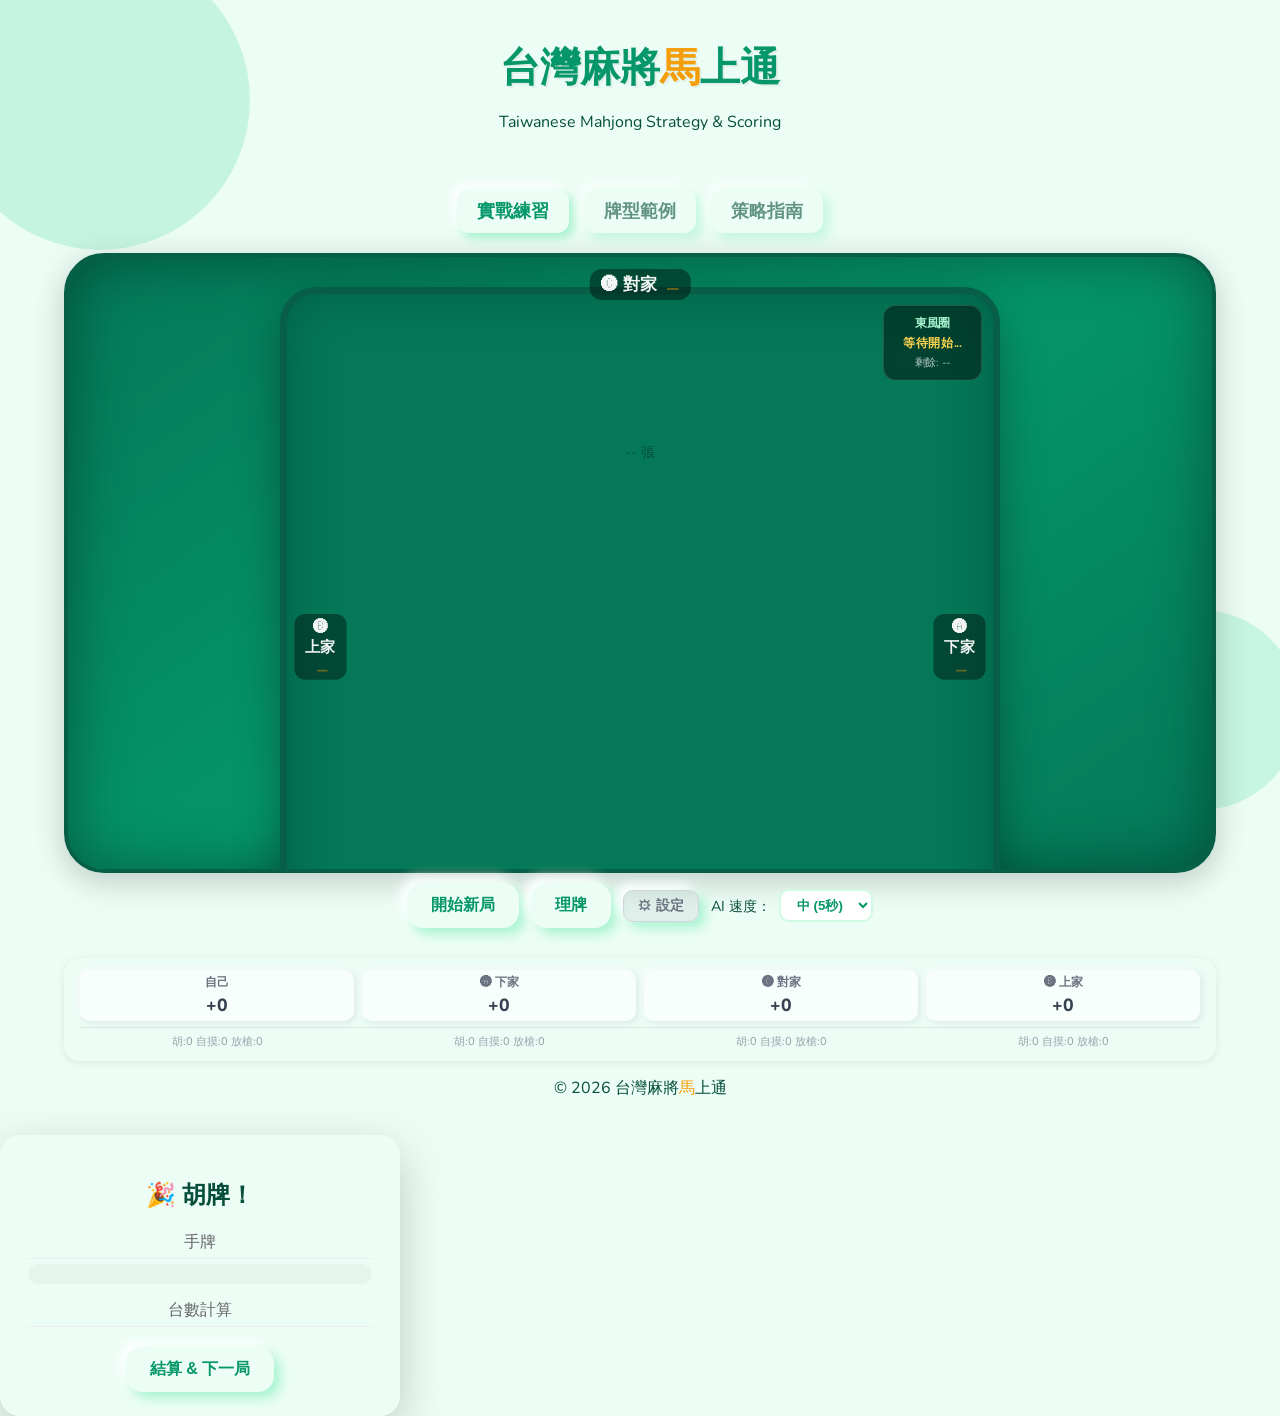
==== index.html @ 6cca1ac4 "feat: complete Phase 6 implementation (AI Difficulty, Scoring Rules) and refinement" ====
<!DOCTYPE html>
<html lang="zh-TW">

<head>
    <meta charset="UTF-8">
    <meta name="viewport" content="width=device-width, initial-scale=1.0">
    <title>台灣麻將馬上通 - Taiwanese Mahjong Strategy</title>
    <link rel="stylesheet" href="css/clay-theme.css">
    <link rel="preconnect" href="https://fonts.googleapis.com">
    <link rel="preconnect" href="https://fonts.gstatic.com" crossorigin>
    <link
        href="https://fonts.googleapis.com/css2?family=Fredoka:wght@400;500;600;700&family=Nunito:wght@300;400;500;600;700&family=Noto+Serif+TC:wght@400;700&family=Roboto:wght@400;500&display=swap"
        rel="stylesheet">
</head>

<body>
    <div class="background-shapes">
        <div class="shape shape-1"></div>
        <div class="shape shape-2"></div>
        <div class="shape shape-3"></div>
    </div>

    <div class="app-container">
        <header>
            <div class="logo-container" style="display:flex; flex-direction:column; align-items:center;">
                <h1>台灣麻將<span style="color:var(--accent-color)">馬</span>上通</h1>
                <p>Taiwanese Mahjong Strategy & Scoring</p>
            </div>
        </header>

        <main>
            <!-- Tab Navigation -->
            <div class="tabs">
                <button class="tab-btn active" data-tab="practice">實戰練習</button>
                <button class="tab-btn" data-tab="patterns">牌型範例</button>
                <button class="tab-btn" data-tab="strategy">策略指南</button>
            </div>

            <!-- TAB 1: Mahjong Game -->
            <div id="tab-practice" class="tab-content active">

                <!-- Game Table -->
                <div class="game-table" id="game-table">
                    <!-- Top Player (對家 C) -->
                    <div class="player-area top-player">
                        <div class="player-label top-label">🅒 對家 <span id="player-wind-2" class="wind-badge"></span>
                        </div>
                        <div class="hand-back horizontal" id="hand-top"></div>
                        <div class="opponent-flowers horizontal-flowers" id="flowers-top"></div>
                    </div>

                    <div class="mahjong-table-container">
                        <!-- Left Player (上家 B) -->
                        <div class="player-area left-player">
                            <div class="player-label side-label">🅑<br>上家<br><span id="player-wind-3"
                                    class="wind-badge"></span></div>
                            <div class="hand-back vertical" id="hand-left"></div>
                            <div class="opponent-flowers vertical-flowers" id="flowers-left"></div>
                        </div>

                        <!-- Right Player (下家 A) -->
                        <div class="player-area right-player">
                            <div class="player-label side-label">🅐<br>下家<br><span id="player-wind-1"
                                    class="wind-badge"></span></div>
                            <div class="hand-back vertical" id="hand-right"></div>
                            <div class="opponent-flowers vertical-flowers" id="flowers-right"></div>
                        </div>

                        <!-- Center Discard Pile -->
                        <div class="center-discard-pile" id="center-discard-pile"></div>

                        <!-- Dice Display (center, during dealing) -->
                        <div class="dice-display" id="dice-display"></div>

                        <!-- Tile Wall (clickable for drawing) -->
                        <div class="tile-wall" id="tile-wall">
                            <div class="wall-count">-- 張</div>
                        </div>

                        <!-- Info Panel (top-right corner, simplified) -->
                        <div class="info-panel" id="info-panel">
                            <div class="round-display" id="round-display">東風圈</div>
                            <div class="turn-indicator" id="turn-indicator">等待開始...</div>
                            <div class="remain-count">剩餘: <span id="remain-count">--</span></div>
                            <div class="stats-display" id="player-stats"
                                style="margin-top: 8px; font-size: 0.8rem; color: #A7F3D0; border-top: 1px solid rgba(255,255,255,0.2); padding-top: 4px; display: none;">
                                平均思考: <span id="avg-think-time">0.0</span>s
                            </div>
                        </div>

                        <!-- Bottom Player (自己) -->
                        <div class="player-area bottom-player">
                            <div class="hand-display" id="hand-display">
                                <div class="empty-slot-placeholder">按「開始新局」開始打牌！</div>
                            </div>
                            <div class="player-footer" style="display: flex; align-items: center; gap: 12px;">
                                <div class="player-label bottom-label">自己 <span id="player-wind-0"
                                        class="wind-badge">東</span></div>
                                <div class="flower-display-area" id="flower-display"></div>
                            </div>
                        </div>
                    </div>
                </div>

                <!-- Toast Container (custom in-page notifications) -->
                <div class="toast-container" id="toast-container"></div>

                <!-- Action Bar (Chi / Pong / Hu / Pass) -->
                <div class="action-bar hidden" id="action-bar">
                    <div class="action-prompt" id="action-prompt">對手出牌了！</div>
                    <div class="action-buttons">
                        <button id="btn-chi" class="btn action-btn chi-btn" disabled>吃 (Chi)</button>
                        <button id="btn-pong" class="btn action-btn pong-btn" disabled>碰 (Pong)</button>
                        <button id="btn-hu" class="btn action-btn hu-btn">胡 (Hu)</button>
                        <button id="btn-pass" class="btn action-btn pass-btn">跳過 (Pass)</button>
                    </div>
                </div>

                <!-- Rule Message -->
                <div class="rule-message hidden" id="rule-message"></div>

                <!-- Controls Bar (below table) -->
                <div class="game-controls-bar">
                    <button id="deal-btn" class="btn primary">開始新局</button>
                    <button id="sort-btn" class="btn secondary">理牌</button>
                    <button id="hu-self-btn" class="btn hu-self-btn" style="display:none;">自摸胡</button>
                    <button id="settings-btn" class="btn settings-btn">⚙ 設定</button>
                    <div class="speed-selector">
                        <label>AI 速度：</label>
                        <select id="ai-speed">
                            <option value="3000">快 (3秒)</option>
                            <option value="5000" selected>中 (5秒)</option>
                            <option value="8000">慢 (8秒)</option>
                        </select>
                    </div>
                </div>

                <!-- Scoreboard (below controls) -->
                <div class="scoreboard" id="scoreboard">
                    <div class="scoreboard-row scores-row">
                        <div class="score-cell" data-player="0">
                            <span class="score-name">自己</span>
                            <span class="score-value" id="score-0">0</span>
                        </div>
                        <div class="score-cell" data-player="1">
                            <span class="score-name">🅐 下家</span>
                            <span class="score-value" id="score-1">0</span>
                        </div>
                        <div class="score-cell" data-player="2">
                            <span class="score-name">🅒 對家</span>
                            <span class="score-value" id="score-2">0</span>
                        </div>
                        <div class="score-cell" data-player="3">
                            <span class="score-name">🅑 上家</span>
                            <span class="score-value" id="score-3">0</span>
                        </div>
                    </div>
                    <div class="scoreboard-row stats-row">
                        <div class="stat-cell" id="stat-0">胡:0 自摸:0 放槍:0</div>
                        <div class="stat-cell" id="stat-1">胡:0 自摸:0 放槍:0</div>
                        <div class="stat-cell" id="stat-2">胡:0 自摸:0 放槍:0</div>
                        <div class="stat-cell" id="stat-3">胡:0 自摸:0 放槍:0</div>
                    </div>
                </div>
            </div>

            <!-- TAB 2: Patterns -->
            <div id="tab-patterns" class="tab-content">
                <h2>麻將牌一覽</h2>
                <div id="tile-overview" class="tile-overview"></div>
                <hr style="margin: 30px 0; border: 0; border-top: 2px dashed #A7F3D0;">
                <h2>常見牌型範例 (Patterns)</h2>
                <div id="patterns-container"></div>
            </div>

            <!-- TAB 3: Strategy -->
            <div id="tab-strategy" class="tab-content">
                <section class="strategy-guide">
                    <h2>麻將實戰策略</h2>
                    <div class="strategy-card">
                        <h3>1. 進牌效率</h3>
                        <ul>
                            <li><strong>聽牌要聽得漂亮</strong>：盡量湊成兩面聽（如 23 萬聽 14 萬）。</li>
                            <li><strong>孤張處理順序</strong>：先打字牌，再打一九牌，保留中張牌（3-7）。</li>
                        </ul>
                    </div>
                    <div class="strategy-card">
                        <h3>2. 守牌技巧</h3>
                        <ul>
                            <li><strong>打熟張</strong>：別人打過的牌通常比較安全。</li>
                            <li><strong>壁牌效應</strong>：手握三張暗刻，該牌的鄰居比較安全。</li>
                        </ul>
                    </div>
                    <div class="strategy-card">
                        <h3>3. 攻守判斷</h3>
                        <ul>
                            <li>台數多值得衝張，屁胡就果斷下車。</li>
                        </ul>
                    </div>
                    <hr style="margin: 30px 0; border: 0; border-top: 2px dashed #A7F3D0;">
                    <h2>麻將術語小百科</h2>
                    <div class="strategy-card">
                        <h3>相公</h3>
                        <p>手牌數量不對，一旦相公就不能胡牌。</p>
                    </div>
                    <div class="strategy-card">
                        <h3>莊家與連莊</h3>
                        <p>莊家胡牌或流局可連莊。連 N 拉 N（連一拉一 = +2台）。</p>
                    </div>
                    <div class="strategy-card">
                        <h3>過水</h3>
                        <p>選擇不胡可以胡的牌。過水後過一手前不能胡同張牌。</p>
                    </div>
                </section>
            </div>
        </main>

        <footer>
            <p>© 2026 台灣麻將<span style="color:var(--accent-color)">馬</span>上通</p>
        </footer>
    </div>

    <!-- Settings Modal -->
    <div class="modal-overlay hidden" id="settings-modal">
        <div class="modal-content settings-content">
            <h3>遊戲設定</h3>
            <div class="setting-row">
                <label>底 (元)</label>
                <input type="number" id="setting-base" value="100" min="10" step="10">
            </div>
            <div class="setting-row">
                <label>電腦難度</label>
                <select id="setting-difficulty">
                    <option value="easy">簡易 (隨機出牌)</option>
                    <option value="normal" selected>普通 (平衡策略)</option>
                    <option value="hard">困難 (積極進攻)</option>
                </select>
            </div>
            <div class="setting-row">
                <label>每台 (元)</label>
                <input type="number" id="setting-per-tai" value="100" min="10" step="10">
            </div>
            <div class="modal-actions">
                <button class="btn primary" id="settings-save">儲存</button>
                <button class="btn secondary" id="settings-cancel">取消</button>
            </div>
        </div>
    </div>

    <!-- Win Declaration Modal -->
    <div class="modal-overlay hidden" id="win-modal">
        <div class="modal-content win-content">
            <h3>宣告胡牌</h3>
            <div class="win-type-selector">
                <button class="btn win-type-btn active" data-type="zimo" id="win-type-zimo">自摸</button>
                <button class="btn win-type-btn" data-type="hu" id="win-type-hu">胡牌（放槍）</button>
            </div>
            <div class="setting-row">
                <label>台數</label>
                <input type="number" id="win-tai-count" value="1" min="0" max="20" step="1">
            </div>
            <div class="win-preview">
                <span>預計得分：</span>
                <strong id="win-preview-amount">+200</strong>
            </div>
            <div class="modal-actions">
                <button class="btn primary" id="win-confirm">確定宣告</button>
                <button class="btn secondary" id="win-cancel">取消</button>
            </div>
        </div>
    </div>

    <!-- Drawn Tile Preview Overlay -->
    <div id="drawn-tile-preview" class="drawn-tile-preview hidden">
        <div class="preview-content">
            <div id="preview-tile-container" class="preview-tile-container"></div>
            <div class="preview-actions">
                <button class="btn primary" id="btn-keep-preview">收入手牌</button>
                <button class="btn secondary" id="btn-discard-preview">直接打出</button>
            </div>
        </div>
    </div>

    <!-- Win Modal -->
    <div id="win-modal" class="modal">
        <div class="modal-content win-panel">
            <h2 id="win-title">🎉 胡牌！</h2>
            <div id="win-winner" class="win-winner-name"></div>

            <div class="win-section-title">手牌</div>
            <div id="win-hand" class="win-hand-display"></div>

            <div class="win-section-title">台數計算</div>
            <div id="win-details" class="win-details-list"></div>

            <div id="win-total" class="win-total-score"></div>

            <div class="modal-actions">
                <button id="win-confirm-btn" class="clay-btn primary">結算 & 下一局</button>
            </div>
        </div>
    </div>

    <script src="js/mahjong-algorithm.js"></script>
    <script src="js/mahjong-strategies.js"></script>
    <script src="js/mahjong-algorithm.js"></script>
    <script src="js/audio-manager.js"></script>
    <script src="js/game.js"></script>
    <script src="js/app.js"></script>
</body>

</html>
---- css/clay-theme.css ----
:root {
    --bg-color: #ECFDF5;
    --primary-color: #059669;
    --secondary-color: #34D399;
    --accent-color: #F59E0B;
    --text-color: #064E3B;
    --card-bg: #FFFFFF;
    --clay-shadow-light: #ffffff;
    --clay-shadow-dark: #A7F3D0;
    --radius-lg: 24px;
    --radius-md: 16px;
    --radius-sm: 12px;
    --shadow-sm: 5px 5px 10px var(--clay-shadow-dark), -5px -5px 10px var(--clay-shadow-light);
    --shadow-md: 9px 9px 18px var(--clay-shadow-dark), -9px -9px 18px var(--clay-shadow-light);
    --shadow-lg: 14px 14px 28px var(--clay-shadow-dark), -14px -14px 28px var(--clay-shadow-light);
}

* {
    box-sizing: border-box;
}

/* Custom Font */
@font-face {
    font-family: 'KoseFont';
    src: url('../assets/fonts/KOSEFONT-JP.TTF') format('truetype');
    font-display: swap;
}

body {
    background-color: var(--bg-color);
    color: var(--text-color);
    font-family: 'KoseFont', 'Nunito', sans-serif;
    margin: 0;
    padding: 0;
    min-height: 100vh;
    display: flex;
    flex-direction: column;
    overflow-x: hidden;
    text-align: center;
    /* Centering per request */
}

h1,
h2,
h3,
h4,
.logo {
    font-family: 'KoseFont', 'Fredoka', sans-serif;
}

/* Background Shapes */
.background-shapes {
    position: fixed;
    top: 0;
    left: 0;
    width: 100%;
    height: 100%;
    z-index: -1;
    overflow: hidden;
    pointer-events: none;
}

.shape {
    position: absolute;
    border-radius: 50%;
    opacity: 0.8;
    animation: float 10s infinite ease-in-out;
}

.shape-1 {
    width: 300px;
    height: 300px;
    background: #34D399;
    top: -50px;
    left: -50px;
    opacity: 0.2;
}

.shape-2 {
    width: 200px;
    height: 200px;
    background: #6EE7B7;
    bottom: 10%;
    right: -20px;
    animation-delay: 2s;
    opacity: 0.3;
}

.shape-3 {
    width: 150px;
    height: 150px;
    background: #FCD34D;
    top: 40%;
    left: 10%;
    animation-delay: 4s;
    opacity: 0.4;
}

@keyframes float {

    0%,
    100% {
        transform: translateY(0) rotate(0deg);
    }

    50% {
        transform: translateY(-20px) rotate(5deg);
    }
}

/* Layout */
.app-container {
    width: 100%;
    max-width: 1200px;
    margin: 0 auto;
    padding: 20px 24px;
    flex: 1;
    display: flex;
    flex-direction: column;
}

header {
    display: flex;
    justify-content: center;
    /* Centered */
    align-items: center;
    padding: 20px 0;
    margin-bottom: 20px;
}

h1 {
    font-size: 2.5rem;
    color: var(--primary-color);
    margin: 0;
    text-shadow: 2px 2px 0px rgba(0, 0, 0, 0.05);
}

/* Clay Utilities */
.clay-card {
    background: var(--bg-color);
    border-radius: var(--radius-lg);
    padding: 24px;
    box-shadow: var(--shadow-md);
    border: 3px solid #D1FAE5;
}

/* Hand Display */
.hand-display {
    min-height: 140px;
    display: flex;
    flex-wrap: wrap;
    gap: 8px;
    justify-content: center;
    align-items: center;
    margin-bottom: 30px;
    background: #D1FAE5;
    border-radius: 30px;
    box-shadow: inset 5px 5px 15px rgba(0, 0, 0, 0.05), inset -5px -5px 15px rgba(255, 255, 255, 0.8);
    border: 4px solid #6EE7B7;
    padding: 20px;
}

/* Tiles */
.tile {
    width: 48px;
    height: 64px;
    background: #FFFFFF;
    border-radius: 12px;
    display: flex;
    justify-content: center;
    align-items: center;
    font-family: 'Noto Serif TC', serif;
    font-size: 32px;
    font-weight: bold;
    cursor: pointer;
    user-select: none;
    position: relative;
    box-shadow: 5px 5px 10px rgba(163, 177, 198, 0.4), -5px -5px 10px rgba(255, 255, 255, 0.8);
    border: 2px solid #F1F5F9;
    color: #334155;
    transition: transform 0.1s, box-shadow 0.1s;
}

.tile:hover {
    transform: translateY(-4px);
    box-shadow: 8px 8px 15px rgba(163, 177, 198, 0.5), -8px -8px 15px rgba(255, 255, 255, 0.9);
}

.tile:active {
    transform: scale(0.96);
    box-shadow: inset 3px 3px 6px rgba(163, 177, 198, 0.4);
}

.tile[data-suit="wan"] {
    color: #DC2626;
}

.tile[data-suit="tong"] {
    color: #2563EB;
}

.tile[data-suit="sou"] {
    color: #16A34A;
}

.tile[data-tile="zhong"] {
    color: #DC2626;
}

.tile[data-tile="fa"] {
    color: #16A34A;
}

.tile[data-tile="bai"] {
    color: transparent;
    border: 2px solid #F1F5F9;
}

.tile[data-tile="bai"]::after {
    content: '';
    position: absolute;
    top: 6px;
    left: 6px;
    right: 6px;
    bottom: 6px;
    border: 3px solid #000;
    border-radius: 4px;
}

/* Flower Tile Custom Layout */
.tile.flower-tile {
    position: relative;
    padding: 2px;
    /* Reset centering to allow absolute positioning */
    display: block;
}

.flower-rank {
    position: absolute;
    top: 2px;
    left: 4px;
    font-size: 14px;
    font-weight: bold;
    color: #64748B;
    font-family: 'Fredoka', sans-serif;
    line-height: 1;
}

.flower-char {
    position: absolute;
    top: 2px;
    right: 4px;
    font-size: 14px;
    font-weight: bold;
    color: #064E3B;
    /* Dark Green Text */
    font-family: 'Noto Serif TC', serif;
    /* Traditional Feel */
    line-height: 1;
}

.flower-img {
    position: absolute;
    top: 50%;
    left: 50%;
    transform: translate(-50%, -50%);
    font-size: 28px;
    /* Big Emoji */
    line-height: 1;
    filter: saturate(1.2);
    /* Enhance color */
}

/* Hide the old pseudo-element rank if it exists (though we deleted the attribute) */
.tile[data-suit="flower"]::after {
    display: none;
}

/* Mobile Adjustment for Flowers */
@media (max-width: 480px) {
    .tile.flower-tile {
        /* Adjust for smaller tile size */
    }

    .flower-rank {
        font-size: 10px;
        left: 2px;
        top: 1px;
    }

    .flower-char {
        font-size: 10px;
        right: 2px;
        top: 1px;
    }

    .flower-img {
        font-size: 22px;
    }
}

/* Flowers */
.tile[data-suit="flower"] {
    font-size: 24px;
    line-height: 1.2;
}

/* The old .tile[data-suit="flower"]::after rule was removed as it's replaced by .flower-rank and .flower-char */

/* Controls */
.controls {
    display: flex;
    gap: 15px;
    justify-content: center;
    margin-bottom: 30px;
}

button {
    background: var(--bg-color);
    color: var(--primary-color);
    border: none;
    padding: 12px 24px;
    border-radius: 16px;
    font-weight: 700;
    font-size: 1rem;
    cursor: pointer;
    box-shadow: 6px 6px 12px var(--clay-shadow-dark), -6px -6px 12px var(--clay-shadow-light);
    transition: all 0.2s ease;
}

button:hover {
    transform: translateY(-2px);
    color: var(--secondary-color);
}

button:active {
    transform: scale(0.98);
    box-shadow: inset 4px 4px 8px var(--clay-shadow-dark), inset -4px -4px 8px var(--clay-shadow-light);
}

button#analyze-btn {
    background: var(--accent-color);
    color: white;
    box-shadow: 6px 6px 12px rgba(249, 115, 22, 0.4), -6px -6px 12px rgba(255, 255, 255, 0.8);
}

button#analyze-btn:hover {
    background: #EA580C;
}

/* Tabs (Main) */
.tabs {
    display: flex;
    justify-content: center;
    /* Centered tabs */
    gap: 15px;
    margin-bottom: 20px;
    padding: 0 10px;
}

.tab-btn {
    background: transparent;
    border: none;
    padding: 10px 20px;
    font-size: 1.1rem;
    color: var(--text-color);
    opacity: 0.6;
    cursor: pointer;
    border-radius: 12px;
    font-family: 'Fredoka', sans-serif;
}

.tab-btn.active {
    background: var(--bg-color);
    color: var(--primary-color);
    opacity: 1;
    font-weight: bold;
    box-shadow: var(--shadow-sm);
}

.tab-content {
    display: none;
    animation: fadeIn 0.3s ease;
}

.tab-content.active {
    display: block;
}

/* Selector Tabs */
.selector-tabs {
    display: flex;
    justify-content: center;
    gap: 10px;
    margin-bottom: 20px;
}

.selector-tab-btn {
    background: #E0E7FF;
    border: none;
    padding: 8px 16px;
    border-radius: 20px;
    color: var(--primary-color);
    font-weight: bold;
    cursor: pointer;
    box-shadow: inset 2px 2px 4px rgba(0, 0, 0, 0.05);
    transition: all 0.2s;
    font-size: 0.95rem;
}

.selector-tab-btn.active {
    background: var(--accent-color);
    color: white;
    box-shadow: var(--shadow-sm);
}

.selector-panel {
    display: none;
    flex-direction: column;
    gap: 15px;
    animation: fadeIn 0.3s ease;
}

.selector-panel.active {
    display: flex;
}

/* Selector Rows */
.suit-row {
    background: #FFFFFF;
    padding: 15px;
    border-radius: 20px;
    box-shadow: var(--shadow-sm);
    display: flex;
    align-items: center;
    justify-content: center;
    /* Centered content */
    gap: 15px;
}

.suit-label {
    font-weight: bold;
    color: var(--primary-color);
    font-size: 1.1rem;
    min-width: 60px;
    margin-bottom: 0;
    display: flex;
    flex-direction: column;
    align-items: center;
    line-height: 1.1;
}

.tile-count {
    font-size: 1.2rem;
    /* Increased size */
    color: var(--secondary-color);
    font-weight: bold;
    /* Bold */
    margin-top: 4px;
}

.tiles-container {
    display: flex;
    flex-wrap: wrap;
    gap: 8px;
    justify-content: center;
}

/* Sections */
.analysis-section,
.reference-section {
    background: var(--bg-color);
    border-radius: 30px;
    padding: 30px;
    box-shadow: var(--shadow-md);
    border: 3px solid #E0E7FF;
    margin-bottom: 40px;
}

/* Config */
.config-panel {
    display: flex;
    justify-content: center;
    gap: 20px;
    background: #E0E7FF;
    padding: 15px 25px;
    border-radius: 20px;
    margin-bottom: 20px;
    box-shadow: inset 3px 3px 6px rgba(0, 0, 0, 0.05);
}

.input-group input {
    background: var(--bg-color);
    border: none;
    padding: 8px 12px;
    border-radius: 10px;
    width: 60px;
    text-align: center;
    font-weight: bold;
    box-shadow: inset 3px 3px 6px var(--clay-shadow-dark), inset -3px -3px 6px var(--clay-shadow-light);
}

/* Analysis */
.analysis-result {
    margin-top: 20px;
    padding: 20px;
    background: #F0FDFA;
    border-radius: 20px;
    border: 3px solid #CCFBF1;
}

.shanten-badge {
    background: var(--secondary-color);
    color: white;
    padding: 8px 16px;
    border-radius: 20px;
    font-weight: bold;
    display: inline-block;
    margin-bottom: 15px;
    box-shadow: 4px 4px 8px rgba(0, 0, 0, 0.1);
}

/* Patterns */
.patterns-grid {
    display: grid;
    grid-template-columns: repeat(auto-fill, minmax(280px, 1fr));
    gap: 20px;
}

.pattern-card {
    background: #FFFFFF;
    border-radius: 20px;
    padding: 20px;
    box-shadow: var(--shadow-sm);
    border: 2px solid #F1F5F9;
    transition: transform 0.2s;
    text-align: center;
    /* Center patterns */
}

.pattern-card h4 {
    justify-content: center;
    /* Center header */
    gap: 10px;
}

.pattern-tai {
    background: #FEF3C7;
    color: #D97706;
    padding: 4px 10px;
    border-radius: 10px;
    font-size: 0.8rem;
}

.pattern-prob {
    color: #F97316;
    font-weight: bold;
    font-size: 0.9rem;
    margin-bottom: 10px;
}

/* Strategy */
.strategy-card ul,
.strategy-card li {
    text-align: left;
    display: inline-block;
}

.strategy-card ul {
    padding-left: 20px;
}

.strategy-card {
    text-align: center;
}

.footer {
    text-align: center;
    padding: 20px;
    color: var(--primary-color);
    opacity: 0.7;
    font-size: 0.9rem;
    margin-top: auto;
}

/* Animations */
@keyframes fadeIn {
    from {
        opacity: 0;
        transform: translateY(5px);
    }

    to {
        opacity: 1;
        transform: translateY(0);
    }
}

/* Mobile */
@media (max-width: 768px) {
    .app-container {
        padding: 20px;
    }

    .controls {
        flex-direction: column;
    }

    button {
        width: 100%;
    }

    .config-panel {
        flex-direction: column;
    }

    .tabs {
        overflow-x: auto;
        justify-content: flex-start;
    }

    .selector-tabs {
        overflow-x: auto;
        justify-content: flex-start;
    }
}

@media (max-width: 480px) {
    .tile {
        width: 38px;
        height: 52px;
        font-size: 24px;
    }

    .tile[data-tile="bai"] {
        width: 34px;
        height: 48px;
        border-width: 2px;
    }

    .tile[data-suit="flower"] {
        font-size: 22px;
    }

    .tile[data-suit="flower"]::after {
        font-size: 10px;
        right: 2px;
    }
}

/* --- Game Table Layout (4-Player) --- */
.game-table {
    position: relative;
    width: 100%;
    height: 620px;
    background: linear-gradient(145deg, #047857, #059669, #047857);
    border-radius: 40px;
    box-shadow: inset 0 0 60px rgba(0, 0, 0, 0.35), 0 8px 32px rgba(0, 0, 0, 0.2);
    margin-bottom: 0;
    overflow: hidden;
    padding: 20px;
    border: 4px solid #065F46;
}

.player-area {
    position: absolute;
    display: flex;
    flex-direction: column;
    align-items: center;
    justify-content: center;
    pointer-events: none;
    /* Fix: Allow clicks to pass through to wall */
    z-index: 20;
}

/* Restore pointer events for interactive children */
.player-area .hand-display,
.player-area .discard-area,
.player-area .player-label,
.player-area .flower-display-area,
.player-area .meld-group {
    pointer-events: auto;
}

/* Player Labels */
.player-label {
    color: rgba(255, 255, 255, 0.95);
    font-weight: bold;
    font-size: 1.05rem;
    /* Increased size (~20%) */
    padding: 4px 12px;
    background: rgba(0, 0, 0, 0.4);
    border-radius: 12px;
    margin: 4px 0;
    white-space: nowrap;
}

.side-label {
    text-align: center;
    line-height: 1.3;
}

.bottom-label {
    margin-top: 4px;
    background: rgba(245, 158, 11, 0.3);
    border: 1px solid rgba(245, 158, 11, 0.5);
}

/* Top Player (對家 C) */
.top-player {
    top: 8px;
    left: 50%;
    transform: translateX(-50%);
    width: 60%;
    flex-direction: column;
}

.top-player .discard-area {
    margin-top: 5px;
}

/* Bottom Player (User) */
.bottom-player {
    bottom: 8px;
    left: 5%;
    right: 5%;
    width: auto;
    z-index: 10;
}

.bottom-player .hand-display {
    background: rgba(0, 0, 0, 0.15);
    box-shadow: none;
    border: 2px solid rgba(255, 255, 255, 0.1);
    border-radius: 16px;
    padding: 10px;
    margin-bottom: 0;
    min-height: 80px;
}

.bottom-player .discard-area {
    margin-bottom: 5px;
}

/* Left Player (上家 B) */
.left-player {
    left: 8px;
    top: 50%;
    transform: translateY(-50%);
    flex-direction: row;
    gap: 8px;
}

/* Right Player (下家 A) */
.right-player {
    right: 8px;
    top: 50%;
    transform: translateY(-50%);
    flex-direction: row-reverse;
    gap: 8px;
}

/* Hands (Face Down - opponents) */
.hand-back {
    display: flex;
    gap: 2px;
}

.hand-back.horizontal {
    gap: 2px;
}

.hand-back.vertical {
    flex-direction: column;
    gap: 1px;
}

.tile-back-h {
    width: 28px;
    height: 38px;
    background: linear-gradient(135deg, #10B981, #059669);
    border: 1px solid #047857;
    border-radius: 4px;
    box-shadow: 1px 1px 2px rgba(0, 0, 0, 0.2);
}

.tile-back-v {
    width: 38px;
    height: 20px;
    background: linear-gradient(135deg, #10B981, #059669);
    border: 1px solid #047857;
    border-radius: 4px;
    box-shadow: 1px 1px 2px rgba(0, 0, 0, 0.2);
}

/* Discard Areas */
.discard-area {
    max-width: 260px;
    min-height: 44px;
    display: flex;
    flex-wrap: wrap;
    align-content: flex-start;
    gap: 2px;
    padding: 4px;
    justify-content: center;
}

.side-discard {
    max-width: 120px;
    flex-direction: column;
    flex-wrap: wrap;
    max-height: 200px;
}

.discard-area .tile {
    width: 28px;
    height: 36px;
    font-size: 18px;
    border-radius: 6px;
    cursor: default;
}

.discard-area .tile:hover {
    transform: none;
    box-shadow: 5px 5px 10px rgba(163, 177, 198, 0.4), -5px -5px 10px rgba(255, 255, 255, 0.8);
}

/* --- Info Panel (top-right corner of table) --- */
.info-panel {
    position: absolute;
    top: 12px;
    right: 12px;
    background: rgba(0, 0, 0, 0.45);
    padding: 10px 14px;
    border-radius: 14px;
    text-align: center;
    color: white;
    z-index: 15;
    backdrop-filter: blur(6px);
    border: 1px solid rgba(255, 255, 255, 0.15);
    min-width: 110px;
}

.round-display {
    font-size: 0.8rem;
    color: #A7F3D0;
    margin-bottom: 4px;
    font-weight: bold;
}

.turn-indicator {
    font-size: 0.85rem;
    font-weight: bold;
    margin-bottom: 4px;
    color: #FCD34D;
    max-width: 130px;
    word-wrap: break-word;
}

.remain-count {
    font-size: 0.75rem;
    opacity: 0.7;
    margin-top: 4px;
}

/* Wind badges on player labels */
.wind-badge {
    display: inline-block;
    background: rgba(245, 158, 11, 0.4);
    color: #FCD34D;
    padding: 1px 6px;
    border-radius: 6px;
    font-size: 0.75rem;
    font-weight: bold;
    margin-left: 4px;
}

/* Flower badge for opponents */
.flower-badge {
    font-size: 0.7rem;
    color: #FCA5A5;
    background: rgba(0, 0, 0, 0.3);
    padding: 2px 6px;
    border-radius: 8px;
    margin-top: 4px;
    white-space: nowrap;
}

/* --- Center Discard Pile (messy table center) --- */
.center-discard-pile {
    position: absolute;
    top: 18%;
    left: 18%;
    width: 50%;
    height: 44%;
    z-index: 4;
    pointer-events: none;
}

.center-pile-tile {
    position: absolute;
    width: 28px !important;
    height: 36px !important;
    font-size: 17px !important;
    border-radius: 5px;
    box-shadow: 1px 2px 6px rgba(0, 0, 0, 0.3);
    pointer-events: auto;
    cursor: default;
    transition: box-shadow 0.2s;
    border-style: solid;
}

.center-pile-tile:hover {
    box-shadow: 0 0 12px rgba(255, 255, 255, 0.4);
    z-index: 100 !important;
    transform: translate(-50%, -50%) scale(1.4) !important;
}

.center-pile-tile.slide-in {
    animation: slideInCenter 0.4s ease-out;
}

@keyframes slideInCenter {
    from {
        opacity: 0;
        transform: translate(-50%, 100%) scale(0.5);
    }

    to {
        opacity: 1;
    }
}

/* --- Dice Display --- */
.dice-display {
    position: absolute;
    top: 50%;
    left: 50%;
    transform: translate(-50%, -50%);
    display: flex;
    gap: 16px;
    z-index: 20;
    font-size: 3rem;
}

.dice {
    display: inline-block;
    filter: drop-shadow(0 4px 8px rgba(0, 0, 0, 0.4));
}

.dice-rolling .dice {
    animation: diceRoll 0.3s ease-in-out infinite;
}

@keyframes diceRoll {
    0% {
        transform: rotate(0deg) scale(1);
    }

    25% {
        transform: rotate(15deg) scale(1.1);
    }

    50% {
        transform: rotate(0deg) scale(1);
    }

    75% {
        transform: rotate(-15deg) scale(1.1);
    }

    100% {
        transform: rotate(0deg) scale(1);
    }
}

/* --- Flower Display Area (user's flowers, top-left of hand) --- */
.flower-display-area {
    display: flex;
    gap: 4px;
    margin-bottom: 4px;
    min-height: 0;
    flex-wrap: wrap;
    justify-content: flex-start;
    align-self: flex-start;
}

.flower-display-area .tile {
    width: 30px;
    height: 40px;
    font-size: 20px;
    border-radius: 6px;
    cursor: default;
}

/* --- Opponent Flower Display --- */
.opponent-flowers {
    display: flex;
    gap: 2px;
    flex-wrap: wrap;
    margin-top: 4px;
}

.horizontal-flowers {
    justify-content: center;
}

.vertical-flowers {
    flex-direction: column;
    align-items: center;
    margin-top: 4px;
}

.opponent-flower-tile {
    width: 24px !important;
    height: 32px !important;
    font-size: 14px !important;
    border-radius: 4px !important;
    padding: 1px !important;
    cursor: default !important;
    box-shadow: 0 1px 3px rgba(0, 0, 0, 0.2) !important;
}

/* User tile interactions */
.user-tile {
    cursor: pointer;
    transition: transform 0.15s ease, box-shadow 0.15s ease;
}

.user-tile:hover {
    transform: translateY(-8px) !important;
    box-shadow: 0 8px 20px rgba(0, 0, 0, 0.3);
}

.drawn-tile {
    margin-left: 16px !important;
    border: 2px solid var(--accent-color) !important;
    box-shadow: 0 0 12px rgba(245, 158, 11, 0.4);
    animation: pulseGlow 1s ease-in-out infinite alternate;
}

@keyframes pulseGlow {
    from {
        box-shadow: 0 0 8px rgba(245, 158, 11, 0.3);
    }

    to {
        box-shadow: 0 0 18px rgba(245, 158, 11, 0.6);
    }
}

/* Meld Groups (Chi/Pong display) */
.meld-group {
    display: inline-flex;
    gap: 2px;
    margin-left: 16px;
    padding: 4px 6px;
    background: rgba(255, 255, 255, 0.1);
    border-radius: 10px;
    border: 1px solid rgba(255, 255, 255, 0.2);
}

.meld-tile {
    cursor: default !important;
    opacity: 0.9;
}

.meld-tile:hover {
    transform: none !important;
}

/* Flower tile with image */
.flower-tile {
    padding: 0 !important;
    overflow: hidden;
    background: #fff !important;
}

.flower-img {
    width: 100%;
    height: 100%;
    object-fit: cover;
    border-radius: inherit;
    display: block;
    pointer-events: none;
}

/* --- Controls Bar (below table) --- */
.game-controls-bar {
    display: flex;
    justify-content: center;
    align-items: center;
    gap: 12px;
    padding: 14px 20px;
    background: var(--bg-color);
    border-radius: 0 0 24px 24px;
    box-shadow: 0 4px 12px rgba(0, 0, 0, 0.08);
    margin-bottom: 20px;
    flex-wrap: wrap;
}

/* --- Tile Wall (windmill/square layout, clickable for drawing) --- */
.tile-wall {
    position: absolute;
    top: 50%;
    left: 50%;
    transform: translate(-50%, -50%);
    width: 460px;
    /* Reduced from 520px to avoid collision */
    height: 460px;
    z-index: 5;
    cursor: default;
    transition: all 0.3s ease;
}

.tile-wall.wall-clickable {
    cursor: pointer;
}

.tile-wall.wall-clickable .wall-brick {
    box-shadow: 0 0 6px rgba(245, 158, 11, 0.5);
}

.tile-wall.wall-clickable::after {
    content: '👆 點擊牌墩摸牌';
    position: absolute;
    bottom: -22px;
    left: 50%;
    transform: translateX(-50%);
    color: #FCD34D;
    font-size: 0.8rem;
    font-weight: bold;
    white-space: nowrap;
    animation: wallLabel 1.5s ease-in-out infinite;
}

@keyframes wallLabel {

    0%,
    100% {
        opacity: 0.6;
    }

    50% {
        opacity: 1;
    }
}

/* Center Discard Pile - Grid Layout */
.center-discard-pile {
    position: absolute;
    top: 50%;
    left: 50%;
    transform: translate(-50%, -50%);
    width: 340px;
    /* Increased */
    height: 240px;
    /* Increased */
    z-index: 2;
    display: grid;
    grid-template-columns: repeat(6, 1fr);
    grid-auto-rows: 44px;
    gap: 4px;
    justify-content: center;
    align-content: center;
    pointer-events: none;
}

.center-pile-tile {
    position: relative !important;
    top: auto !important;
    left: auto !important;
    transform: none !important;
    width: 36px !important;
    /* Larger discard tiles */
    height: 48px !important;
    margin: 0 auto;
    box-shadow: 1px 2px 4px rgba(0, 0, 0, 0.2) !important;
}

/* 4 wall sides positioned as a square */
.wall-side {
    position: absolute;
    display: flex;
    gap: 2px;
    /* Increased gap */
    z-index: 10;
    /* Ensure above background/other layers */
    pointer-events: auto;
}

.wall-side-top {
    top: 0;
    left: 10%;
    right: 10%;
    flex-direction: row;
    justify-content: center;
}

.wall-side-bottom {
    bottom: 0;
    left: 10%;
    right: 10%;
    flex-direction: row-reverse;
    /* Clockwise: Right to Left */
    justify-content: center;
}

.wall-side-left {
    left: 0;
    top: 10%;
    bottom: 10%;
    flex-direction: column-reverse;
    /* Clockwise: Bottom to Top */
    justify-content: center;
}

.wall-side-right {
    right: 0;
    top: 10%;
    bottom: 10%;
    flex-direction: column;
    /* Clockwise: Top to Bottom */
    justify-content: center;
}

/* Individual tile brick in the wall */
.wall-brick {
    background: linear-gradient(135deg, #10B981, #059669);
    border: 1px solid #047857;
    border-radius: 2px;
    box-shadow: 1px 1px 2px rgba(0, 0, 0, 0.15);
    transition: box-shadow 0.3s;
}

.wall-side-top .wall-brick,
.wall-side-bottom .wall-brick {
    width: 20px;
    /* Larger bricks */
    height: 28px;
}

.wall-side-left .wall-brick,
.wall-side-right .wall-brick {
    width: 28px;
    height: 20px;
}

.wall-side-top .wall-brick.double,
.wall-side-bottom .wall-brick.double {
    box-shadow: 0 2px 0 #047857, 1px 3px 3px rgba(0, 0, 0, 0.2);
}

.wall-side-left .wall-brick.double,
.wall-side-right .wall-brick.double {
    box-shadow: 2px 0 0 #047857, 3px 1px 3px rgba(0, 0, 0, 0.2);
}

/* Empty wall brick (tile already drawn) */
.wall-brick.empty {
    background: transparent;
    border-color: transparent;
    box-shadow: none;
    opacity: 0.15;
    background: rgba(0, 0, 0, 0.05);
    border: 1px dashed rgba(0, 0, 0, 0.1);
}

/* Draw pointer indicator */
.wall-brick.draw-next {
    box-shadow: 0 0 6px rgba(245, 158, 11, 0.7), 0 0 12px rgba(245, 158, 11, 0.3);
    border-color: #F59E0B;
}

.wall-empty {
    position: absolute;
    top: 50%;
    left: 50%;
    transform: translate(-50%, -50%);
    color: rgba(255, 255, 255, 0.5);
    font-size: 0.8rem;
    white-space: nowrap;
}


.speed-selector {
    display: flex;
    align-items: center;
    gap: 8px;
    font-size: 0.9rem;
    color: var(--text-color);
}

.speed-selector select {
    padding: 6px 12px;
    border-radius: 10px;
    border: 2px solid #D1FAE5;
    background: white;
    font-weight: bold;
    color: var(--primary-color);
    cursor: pointer;
}

/* Flower Display Area (Bottom Player) */
.flower-display-area {
    display: flex;
    gap: 4px;
    height: 40px;
    align-items: center;
    background: rgba(0, 0, 0, 0.2);
    padding: 0 8px;
    border-radius: 8px;
}

.flower-display-area .tile {
    width: 24px !important;
    height: 32px !important;
    font-size: 16px !important;
    box-shadow: none !important;
    border: 1px solid #ddd;
}

/* Mahjong Table Container (Fixed Size for Scaling) */
.mahjong-table-container {
    width: 800px;
    height: 800px;
    background-color: #047857;
    border-radius: 40px;
    position: relative;
    margin: 10px auto;
    /* Centered horizontally */
    transform-origin: top center;
    /* Scale from top */
    box-shadow: 0 20px 50px rgba(0, 0, 0, 0.3), inset 0 0 60px rgba(0, 0, 0, 0.2);
    border: 8px solid #065F46;
}

/* Wall scales with table */
.tile-wall {
    width: 58%;
    height: 58%;
    /* Keep centering */
    top: 50%;
    left: 50%;
    transform: translate(-50%, -50%);
}

/* On very small screens, shrink header slightly */
@media (max-height: 700px) {
    header {
        padding: 5px 0;
        margin-bottom: 5px;
    }

    h1 {
        font-size: 1.5rem;
    }

    .app-container {
        padding: 5px;
    }

    .mahjong-table-container {
        height: calc(100vh - 120px);
        margin: 5px auto;
    }
}

/* Ensure controls don't verify overlap (or act as z-index top) */
.game-controls-bar {
    z-index: 50;
    position: relative;
    justify-content: center;
    background: transparent;
    /* No background to avoid box look */
    box-shadow: none;
    /* remove shadow if any */
    border: none;
    padding: 10px 0;
}

/* Win Modal Styles */
.win-panel {
    max-width: 600px;
    width: 90%;
    text-align: center;
    background: #FFFAF0;
    /* Warm white */
}

.win-winner-name {
    font-size: 2rem;
    font-weight: 800;
    color: #047857;
    margin-bottom: 20px;
}

.win-section-title {
    font-size: 1rem;
    color: #666;
    margin: 15px 0 5px;
    border-bottom: 1px solid #eee;
    padding-bottom: 5px;
}

.win-hand-display {
    display: flex;
    flex-wrap: wrap;
    justify-content: center;
    gap: 4px;
    margin-bottom: 10px;
    padding: 10px;
    background: rgba(0, 0, 0, 0.03);
    border-radius: 12px;
}

/* Reuse tile styles but slightly adjust if needed */
.win-hand-display .tile {
    /* Ensure tiles are visible */
    position: relative;
    box-shadow: 1px 3px 0 #bbb;
}

.win-details-list {
    text-align: left;
    margin: 10px auto;
    width: 80%;
    font-size: 1.1rem;
    color: #333;
}

.win-details-item {
    display: flex;
    justify-content: space-between;
    padding: 4px 0;
    border-bottom: 1px dashed #eee;
}

.win-total-score {
    font-size: 2rem;
    color: #D97706;
    /* Amber */
    font-weight: bold;
    margin: 20px 0;
    text-shadow: 1px 1px 0 rgba(0, 0, 0, 0.1);
}

.modal-actions {
    margin-top: 20px;
}

/* --- Action Bar (Chi/Pong/Pass) --- */
.action-bar {
    display: flex;
    align-items: center;
    justify-content: center;
    gap: 15px;
    padding: 16px 24px;
    background: linear-gradient(135deg, #FEF3C7, #FDE68A);
    border-radius: 16px;
    margin: 12px 0;
    box-shadow: 0 4px 12px rgba(249, 115, 22, 0.15);
    border: 2px solid #F59E0B;
    animation: slideUp 0.3s ease;
    flex-wrap: wrap;
}

.action-bar.hidden {
    display: none;
}

.action-prompt {
    font-weight: bold;
    color: #92400E;
    font-size: 1rem;
}

.action-buttons {
    display: flex;
    gap: 10px;
}

.action-btn {
    padding: 8px 20px !important;
    border-radius: 12px !important;
    font-weight: bold !important;
    font-size: 0.95rem !important;
    transition: all 0.2s ease;
}

.chi-btn {
    background: #3B82F6 !important;
    color: white !important;
}

.chi-btn:hover:not(:disabled) {
    background: #2563EB !important;
}

.pong-btn {
    background: #EF4444 !important;
    color: white !important;
}

.pong-btn:hover:not(:disabled) {
    background: #DC2626 !important;
}

.pass-btn {
    background: #6B7280 !important;
    color: white !important;
}

.pass-btn:hover {
    background: #4B5563 !important;
}

.action-btn:disabled {
    opacity: 0.4;
    cursor: not-allowed;
}

/* Rule Message */
.rule-message {
    padding: 14px 20px;
    background: #FEF2F2;
    border: 2px solid #FECACA;
    border-radius: 14px;
    color: #991B1B;
    font-weight: 500;
    margin: 10px 0;
    text-align: left;
    animation: slideUp 0.3s ease;
}

.rule-message.hidden {
    display: none;
}

@keyframes slideUp {
    from {
        opacity: 0;
        transform: translateY(10px);
    }

    to {
        opacity: 1;
        transform: translateY(0);
    }
}

/* Empty placeholder */
.empty-slot-placeholder {
    color: rgba(255, 255, 255, 0.5);
    font-size: 1.1rem;
    padding: 20px;
}

/* --- Toast Notification System (in-page, custom) --- */
.toast-container {
    position: fixed;
    top: auto;
    bottom: 25%;
    /* Position above user hand */
    left: 50%;
    transform: translateX(-50%);
    z-index: 9999;
    display: flex;
    flex-direction: column;
    align-items: center;
    gap: 8px;
    pointer-events: none;
    width: 90%;
    max-width: 600px;
}

.game-toast {
    background: linear-gradient(135deg, rgba(17, 24, 39, 0.95), rgba(31, 41, 55, 0.95));
    color: #F9FAFB;
    padding: 16px 30px;
    border-radius: 16px;
    font-size: 1.5rem;
    /* Larger font as requested */
    font-weight: 500;
    text-align: center;
    backdrop-filter: blur(8px);
    border: 1px solid rgba(255, 255, 255, 0.15);
    box-shadow: 0 8px 32px rgba(0, 0, 0, 0.3);
    opacity: 0;
    transform: translateY(-12px) scale(0.95);
    transition: all 0.35s cubic-bezier(0.34, 1.56, 0.64, 1);
    pointer-events: auto;
    line-height: 1.5;
}

.game-toast.show {
    opacity: 1;
    transform: translateY(0) scale(1);
}

.game-toast.hide {
    opacity: 0;
    transform: translateY(-8px) scale(0.95);
    transition: all 0.25s ease;
}

.game-toast strong {
    color: #FCD34D;
    font-weight: 700;
}

/* ===== SCOREBOARD ===== */
.scoreboard {
    background: var(--bg-color);
    border-radius: 16px;
    padding: 12px 16px;
    margin-top: 8px;
    box-shadow: 0 2px 8px rgba(0, 0, 0, 0.08);
}

.scoreboard-row {
    display: flex;
    justify-content: space-around;
    align-items: center;
    gap: 8px;
}

.scores-row {
    margin-bottom: 6px;
    padding-bottom: 6px;
    border-bottom: 1px solid rgba(0, 0, 0, 0.08);
}

.score-cell {
    display: flex;
    flex-direction: column;
    align-items: center;
    gap: 2px;
    flex: 1;
    padding: 4px 8px;
    border-radius: 10px;
    background: rgba(255, 255, 255, 0.6);
    box-shadow: 2px 2px 6px rgba(163, 177, 198, 0.25), -2px -2px 6px rgba(255, 255, 255, 0.7);
}

.score-name {
    font-size: 0.75rem;
    color: #6B7280;
    font-weight: 600;
}

.score-value {
    font-size: 1.1rem;
    font-weight: 800;
    color: #374151;
}

.score-value.positive {
    color: #059669;
}

.score-value.negative {
    color: #DC2626;
}

.stat-cell {
    flex: 1;
    text-align: center;
    font-size: 0.7rem;
    color: #9CA3AF;
    font-weight: 500;
}

/* ===== MODALS ===== */
.modal-overlay {
    position: fixed;
    top: 0;
    left: 0;
    right: 0;
    bottom: 0;
    background: rgba(0, 0, 0, 0.5);
    backdrop-filter: blur(4px);
    display: flex;
    justify-content: center;
    align-items: center;
    z-index: 1000;
    transition: opacity 0.2s ease;
}

.modal-overlay.hidden {
    display: none;
}

.modal-content {
    background: var(--bg-color);
    border-radius: 20px;
    padding: 24px 28px;
    min-width: 300px;
    max-width: 400px;
    box-shadow: 0 16px 48px rgba(0, 0, 0, 0.2);
}

.modal-content h3 {
    margin: 0 0 16px;
    font-size: 1.2rem;
    color: #1F2937;
    text-align: center;
}

.setting-row {
    display: flex;
    justify-content: space-between;
    align-items: center;
    padding: 10px 0;
    gap: 12px;
}

.setting-row label {
    font-size: 0.95rem;
    font-weight: 600;
    color: #374151;
}

.setting-row input[type="number"] {
    width: 100px;
    padding: 8px 12px;
    border: 2px solid #D1D5DB;
    border-radius: 10px;
    font-size: 1rem;
    text-align: center;
    background: #fff;
    transition: border-color 0.2s;
}

.setting-row input[type="number"]:focus {
    border-color: var(--accent-color);
    outline: none;
}

.modal-actions {
    display: flex;
    gap: 10px;
    margin-top: 16px;
    justify-content: center;
}

/* Win type selector toggle */
.win-type-selector {
    display: flex;
    gap: 8px;
    justify-content: center;
    margin-bottom: 12px;
}

.win-type-btn {
    flex: 1;
    padding: 8px 16px;
    border-radius: 10px;
    font-weight: 600;
    border: 2px solid #D1D5DB;
    background: #F9FAFB;
    color: #6B7280;
    cursor: pointer;
    transition: all 0.2s;
}

.win-type-btn.active {
    background: linear-gradient(135deg, #F59E0B, #D97706);
    color: white;
    border-color: #D97706;
    box-shadow: 0 2px 8px rgba(245, 158, 11, 0.3);
}

.win-preview {
    text-align: center;
    padding: 10px;
    margin-top: 8px;
    background: rgba(5, 150, 105, 0.08);
    border-radius: 10px;
    font-size: 0.95rem;
}

.win-preview strong {
    font-size: 1.4rem;
    color: #059669;
    margin-left: 8px;
}

/* Hu button styles */
.hu-btn {
    background: linear-gradient(135deg, #F59E0B, #D97706) !important;
    color: white !important;
    font-weight: 700;
    box-shadow: 0 2px 8px rgba(245, 158, 11, 0.3);
}

.hu-btn:hover {
    box-shadow: 0 4px 16px rgba(245, 158, 11, 0.5);
    transform: scale(1.05);
}

.hu-self-btn {
    background: linear-gradient(135deg, #F59E0B, #D97706) !important;
    color: white !important;
    font-weight: 700;
    border: none;
    padding: 8px 18px;
    border-radius: 12px;
    cursor: pointer;
    box-shadow: 0 2px 8px rgba(245, 158, 11, 0.3);
    animation: pulseGold 1.5s ease-in-out infinite alternate;
}

@keyframes pulseGold {
    from {
        box-shadow: 0 2px 8px rgba(245, 158, 11, 0.3);
    }

    to {
        box-shadow: 0 4px 18px rgba(245, 158, 11, 0.6);
    }
}

.settings-btn {
    background: rgba(107, 114, 128, 0.1) !important;
    color: #6B7280 !important;
    border: 1px solid #D1D5DB !important;
    font-size: 0.85rem;
    padding: 6px 14px;
    border-radius: 10px;
    cursor: pointer;
}

/* ===== TILE OVERVIEW ===== */
.tile-overview {
    display: flex;
    flex-direction: column;
    gap: 12px;
}

.tile-overview-card {
    background: rgba(255, 255, 255, 0.7);
    border-radius: 14px;
    padding: 12px 16px;
    box-shadow: 3px 3px 8px rgba(163, 177, 198, 0.25), -3px -3px 8px rgba(255, 255, 255, 0.8);
}

.tile-overview-header {
    display: flex;
    justify-content: space-between;
    align-items: center;
    margin-bottom: 8px;
    flex-wrap: wrap;
    gap: 4px;
}

.tile-overview-header strong {
    font-size: 0.95rem;
    color: #1F2937;
}

.tile-overview-desc {
    font-size: 0.75rem;
    color: #9CA3AF;
    font-weight: 500;
}

.tile-overview-tiles {
    display: flex;
    flex-wrap: wrap;
    gap: 6px;
    justify-content: flex-start;
}

.tile-overview-tiles .tile {
    width: 36px;
    height: 48px;
    font-size: 22px;
    border-radius: 6px;
    cursor: default;
}

.tile-overview-tiles .flower-tile {
    width: 36px !important;
    height: 48px !important;
}

.tile-overview-tiles .flower-img {
    width: 100%;
    height: 100%;
    object-fit: cover;
    border-radius: 4px;
}

/* Drawn Tile Separation */
.user-tile.drawn-tile {
    margin-left: 20px !important;
    position: relative;
}

.user-tile.drawn-tile::before {
    content: '';
    position: absolute;
    left: -12px;
    top: 50%;
    transform: translateY(-50%);
    width: 4px;
    height: 4px;
    background: rgba(255, 255, 255, 0.3);
    border-radius: 50%;
}

/* Drawn Tile Preview Overlay */
.drawn-tile-preview {
    position: fixed;
    top: 0;
    left: 0;
    width: 100%;
    height: 100%;
    background: rgba(0, 0, 0, 0.6);
    display: flex;
    justify-content: center;
    align-items: center;
    z-index: 99999;
}

.drawn-tile-preview.hidden {
    display: none;
}

.drawn-tile-preview .preview-content {
    background: rgba(17, 24, 39, 0.85);
    backdrop-filter: blur(12px);
    padding: 40px;
    border-radius: 24px;
    box-shadow: 0 20px 40px rgba(0, 0, 0, 0.6);
    display: flex;
    flex-direction: column;
    align-items: center;
    gap: 30px;
    border: 1px solid rgba(255, 255, 255, 0.1);
    animation: zoomIn 0.25s cubic-bezier(0.18, 0.89, 0.32, 1.28);
}

.drawn-tile-preview .preview-tile-container .tile {
    width: 90px !important;
    height: 120px !important;
    font-size: 70px !important;
    box-shadow: 0 0 30px rgba(252, 211, 77, 0.3);
    border: 3px solid #FCD34D;
    transform: scale(1.2);
}

.drawn-tile-preview .preview-actions {
    display: flex;
    gap: 20px;
}

@keyframes zoomIn {
    from {
        transform: scale(0.8);
        opacity: 0;
    }

    to {
        transform: scale(1);
        opacity: 1;
    }
}
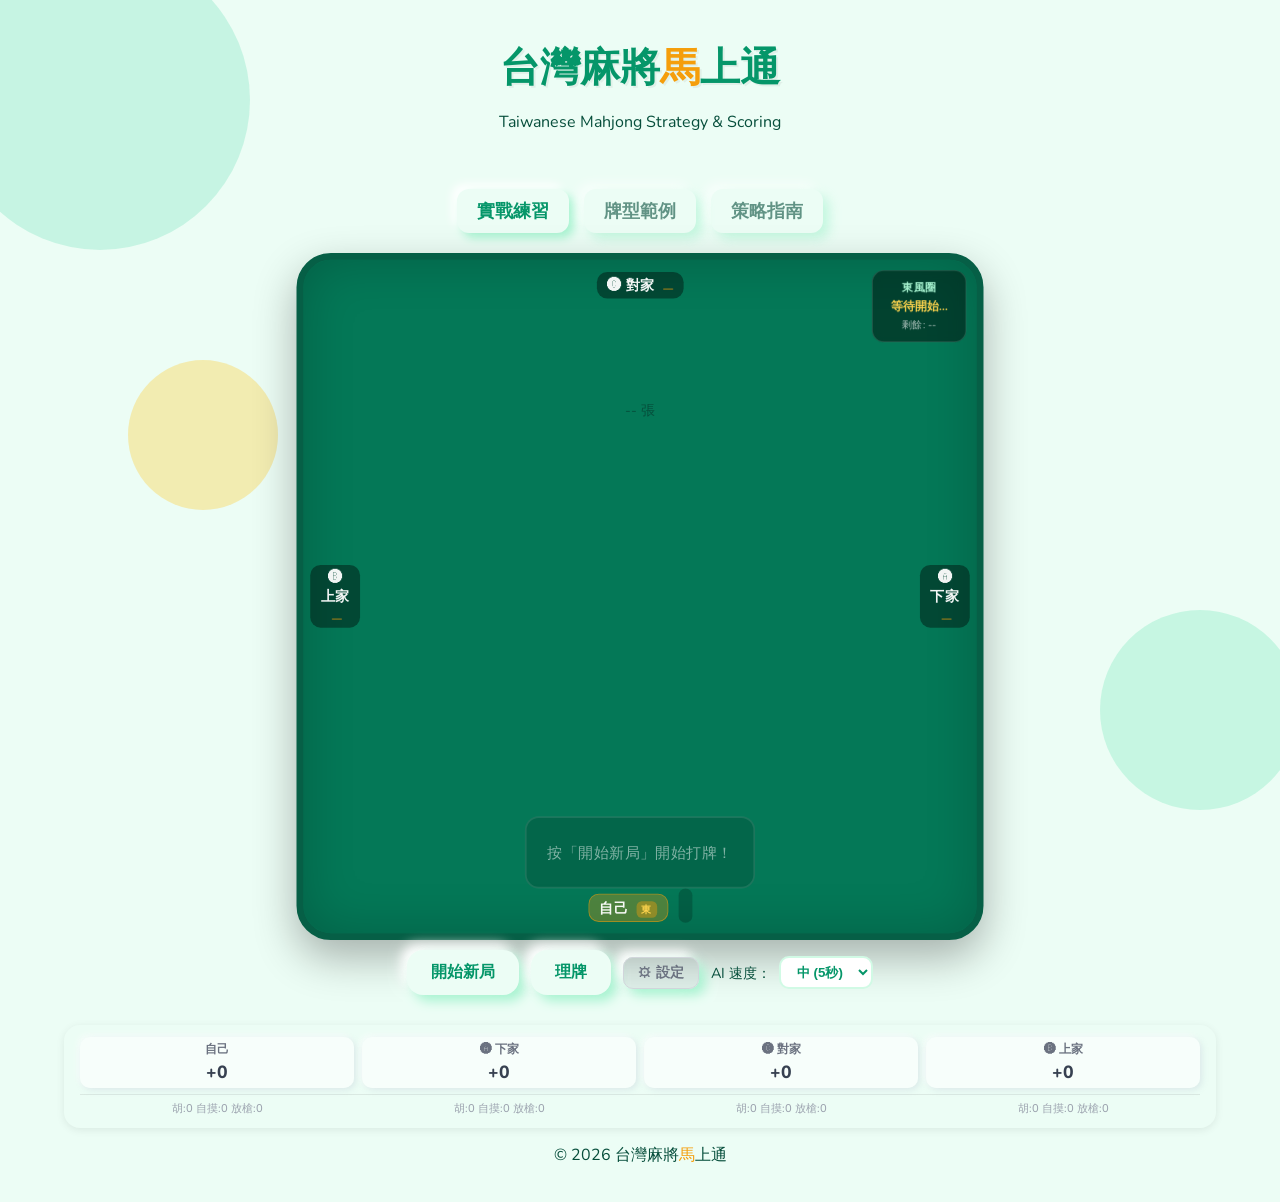
==== commit f0a177c8: "feat: update UI theme, game logic, flower tile images, and edu-platform demo - Refine clay theme CSS" ====
--- a/index.html
+++ b/index.html
@@ -1,312 +1,312 @@
-<!DOCTYPE html>
-<html lang="zh-TW">
-
-<head>
-    <meta charset="UTF-8">
-    <meta name="viewport" content="width=device-width, initial-scale=1.0">
-    <title>台灣麻將馬上通 - Taiwanese Mahjong Strategy</title>
-    <link rel="stylesheet" href="css/clay-theme.css">
-    <link rel="preconnect" href="https://fonts.googleapis.com">
-    <link rel="preconnect" href="https://fonts.gstatic.com" crossorigin>
-    <link
-        href="https://fonts.googleapis.com/css2?family=Fredoka:wght@400;500;600;700&family=Nunito:wght@300;400;500;600;700&family=Noto+Serif+TC:wght@400;700&family=Roboto:wght@400;500&display=swap"
-        rel="stylesheet">
-</head>
-
-<body>
-    <div class="background-shapes">
-        <div class="shape shape-1"></div>
-        <div class="shape shape-2"></div>
-        <div class="shape shape-3"></div>
-    </div>
-
-    <div class="app-container">
-        <header>
-            <div class="logo-container" style="display:flex; flex-direction:column; align-items:center;">
-                <h1>台灣麻將<span style="color:var(--accent-color)">馬</span>上通</h1>
-                <p>Taiwanese Mahjong Strategy & Scoring</p>
-            </div>
-        </header>
-
-        <main>
-            <!-- Tab Navigation -->
-            <div class="tabs">
-                <button class="tab-btn active" data-tab="practice">實戰練習</button>
-                <button class="tab-btn" data-tab="patterns">牌型範例</button>
-                <button class="tab-btn" data-tab="strategy">策略指南</button>
-            </div>
-
-            <!-- TAB 1: Mahjong Game -->
-            <div id="tab-practice" class="tab-content active">
-
-                <!-- Game Table -->
-                <div class="game-table" id="game-table">
-                    <!-- Top Player (對家 C) -->
-                    <div class="player-area top-player">
-                        <div class="player-label top-label">🅒 對家 <span id="player-wind-2" class="wind-badge"></span>
-                        </div>
-                        <div class="hand-back horizontal" id="hand-top"></div>
-                        <div class="opponent-flowers horizontal-flowers" id="flowers-top"></div>
-                    </div>
-
-                    <div class="mahjong-table-container">
-                        <!-- Left Player (上家 B) -->
-                        <div class="player-area left-player">
-                            <div class="player-label side-label">🅑<br>上家<br><span id="player-wind-3"
-                                    class="wind-badge"></span></div>
-                            <div class="hand-back vertical" id="hand-left"></div>
-                            <div class="opponent-flowers vertical-flowers" id="flowers-left"></div>
-                        </div>
-
-                        <!-- Right Player (下家 A) -->
-                        <div class="player-area right-player">
-                            <div class="player-label side-label">🅐<br>下家<br><span id="player-wind-1"
-                                    class="wind-badge"></span></div>
-                            <div class="hand-back vertical" id="hand-right"></div>
-                            <div class="opponent-flowers vertical-flowers" id="flowers-right"></div>
-                        </div>
-
-                        <!-- Center Discard Pile -->
-                        <div class="center-discard-pile" id="center-discard-pile"></div>
-
-                        <!-- Dice Display (center, during dealing) -->
-                        <div class="dice-display" id="dice-display"></div>
-
-                        <!-- Tile Wall (clickable for drawing) -->
-                        <div class="tile-wall" id="tile-wall">
-                            <div class="wall-count">-- 張</div>
-                        </div>
-
-                        <!-- Info Panel (top-right corner, simplified) -->
-                        <div class="info-panel" id="info-panel">
-                            <div class="round-display" id="round-display">東風圈</div>
-                            <div class="turn-indicator" id="turn-indicator">等待開始...</div>
-                            <div class="remain-count">剩餘: <span id="remain-count">--</span></div>
-                            <div class="stats-display" id="player-stats"
-                                style="margin-top: 8px; font-size: 0.8rem; color: #A7F3D0; border-top: 1px solid rgba(255,255,255,0.2); padding-top: 4px; display: none;">
-                                平均思考: <span id="avg-think-time">0.0</span>s
-                            </div>
-                        </div>
-
-                        <!-- Bottom Player (自己) -->
-                        <div class="player-area bottom-player">
-                            <div class="hand-display" id="hand-display">
-                                <div class="empty-slot-placeholder">按「開始新局」開始打牌！</div>
-                            </div>
-                            <div class="player-footer" style="display: flex; align-items: center; gap: 12px;">
-                                <div class="player-label bottom-label">自己 <span id="player-wind-0"
-                                        class="wind-badge">東</span></div>
-                                <div class="flower-display-area" id="flower-display"></div>
-                            </div>
-                        </div>
-                    </div>
-                </div>
-
-                <!-- Toast Container (custom in-page notifications) -->
-                <div class="toast-container" id="toast-container"></div>
-
-                <!-- Action Bar (Chi / Pong / Hu / Pass) -->
-                <div class="action-bar hidden" id="action-bar">
-                    <div class="action-prompt" id="action-prompt">對手出牌了！</div>
-                    <div class="action-buttons">
-                        <button id="btn-chi" class="btn action-btn chi-btn" disabled>吃 (Chi)</button>
-                        <button id="btn-pong" class="btn action-btn pong-btn" disabled>碰 (Pong)</button>
-                        <button id="btn-hu" class="btn action-btn hu-btn">胡 (Hu)</button>
-                        <button id="btn-pass" class="btn action-btn pass-btn">跳過 (Pass)</button>
-                    </div>
-                </div>
-
-                <!-- Rule Message -->
-                <div class="rule-message hidden" id="rule-message"></div>
-
-                <!-- Controls Bar (below table) -->
-                <div class="game-controls-bar">
-                    <button id="deal-btn" class="btn primary">開始新局</button>
-                    <button id="sort-btn" class="btn secondary">理牌</button>
-                    <button id="hu-self-btn" class="btn hu-self-btn" style="display:none;">自摸胡</button>
-                    <button id="settings-btn" class="btn settings-btn">⚙ 設定</button>
-                    <div class="speed-selector">
-                        <label>AI 速度：</label>
-                        <select id="ai-speed">
-                            <option value="3000">快 (3秒)</option>
-                            <option value="5000" selected>中 (5秒)</option>
-                            <option value="8000">慢 (8秒)</option>
-                        </select>
-                    </div>
-                </div>
-
-                <!-- Scoreboard (below controls) -->
-                <div class="scoreboard" id="scoreboard">
-                    <div class="scoreboard-row scores-row">
-                        <div class="score-cell" data-player="0">
-                            <span class="score-name">自己</span>
-                            <span class="score-value" id="score-0">0</span>
-                        </div>
-                        <div class="score-cell" data-player="1">
-                            <span class="score-name">🅐 下家</span>
-                            <span class="score-value" id="score-1">0</span>
-                        </div>
-                        <div class="score-cell" data-player="2">
-                            <span class="score-name">🅒 對家</span>
-                            <span class="score-value" id="score-2">0</span>
-                        </div>
-                        <div class="score-cell" data-player="3">
-                            <span class="score-name">🅑 上家</span>
-                            <span class="score-value" id="score-3">0</span>
-                        </div>
-                    </div>
-                    <div class="scoreboard-row stats-row">
-                        <div class="stat-cell" id="stat-0">胡:0 自摸:0 放槍:0</div>
-                        <div class="stat-cell" id="stat-1">胡:0 自摸:0 放槍:0</div>
-                        <div class="stat-cell" id="stat-2">胡:0 自摸:0 放槍:0</div>
-                        <div class="stat-cell" id="stat-3">胡:0 自摸:0 放槍:0</div>
-                    </div>
-                </div>
-            </div>
-
-            <!-- TAB 2: Patterns -->
-            <div id="tab-patterns" class="tab-content">
-                <h2>麻將牌一覽</h2>
-                <div id="tile-overview" class="tile-overview"></div>
-                <hr style="margin: 30px 0; border: 0; border-top: 2px dashed #A7F3D0;">
-                <h2>常見牌型範例 (Patterns)</h2>
-                <div id="patterns-container"></div>
-            </div>
-
-            <!-- TAB 3: Strategy -->
-            <div id="tab-strategy" class="tab-content">
-                <section class="strategy-guide">
-                    <h2>麻將實戰策略</h2>
-                    <div class="strategy-card">
-                        <h3>1. 進牌效率</h3>
-                        <ul>
-                            <li><strong>聽牌要聽得漂亮</strong>：盡量湊成兩面聽（如 23 萬聽 14 萬）。</li>
-                            <li><strong>孤張處理順序</strong>：先打字牌，再打一九牌，保留中張牌（3-7）。</li>
-                        </ul>
-                    </div>
-                    <div class="strategy-card">
-                        <h3>2. 守牌技巧</h3>
-                        <ul>
-                            <li><strong>打熟張</strong>：別人打過的牌通常比較安全。</li>
-                            <li><strong>壁牌效應</strong>：手握三張暗刻，該牌的鄰居比較安全。</li>
-                        </ul>
-                    </div>
-                    <div class="strategy-card">
-                        <h3>3. 攻守判斷</h3>
-                        <ul>
-                            <li>台數多值得衝張，屁胡就果斷下車。</li>
-                        </ul>
-                    </div>
-                    <hr style="margin: 30px 0; border: 0; border-top: 2px dashed #A7F3D0;">
-                    <h2>麻將術語小百科</h2>
-                    <div class="strategy-card">
-                        <h3>相公</h3>
-                        <p>手牌數量不對，一旦相公就不能胡牌。</p>
-                    </div>
-                    <div class="strategy-card">
-                        <h3>莊家與連莊</h3>
-                        <p>莊家胡牌或流局可連莊。連 N 拉 N（連一拉一 = +2台）。</p>
-                    </div>
-                    <div class="strategy-card">
-                        <h3>過水</h3>
-                        <p>選擇不胡可以胡的牌。過水後過一手前不能胡同張牌。</p>
-                    </div>
-                </section>
-            </div>
-        </main>
-
-        <footer>
-            <p>© 2026 台灣麻將<span style="color:var(--accent-color)">馬</span>上通</p>
-        </footer>
-    </div>
-
-    <!-- Settings Modal -->
-    <div class="modal-overlay hidden" id="settings-modal">
-        <div class="modal-content settings-content">
-            <h3>遊戲設定</h3>
-            <div class="setting-row">
-                <label>底 (元)</label>
-                <input type="number" id="setting-base" value="100" min="10" step="10">
-            </div>
-            <div class="setting-row">
-                <label>電腦難度</label>
-                <select id="setting-difficulty">
-                    <option value="easy">簡易 (隨機出牌)</option>
-                    <option value="normal" selected>普通 (平衡策略)</option>
-                    <option value="hard">困難 (積極進攻)</option>
-                </select>
-            </div>
-            <div class="setting-row">
-                <label>每台 (元)</label>
-                <input type="number" id="setting-per-tai" value="100" min="10" step="10">
-            </div>
-            <div class="modal-actions">
-                <button class="btn primary" id="settings-save">儲存</button>
-                <button class="btn secondary" id="settings-cancel">取消</button>
-            </div>
-        </div>
-    </div>
-
-    <!-- Win Declaration Modal -->
-    <div class="modal-overlay hidden" id="win-modal">
-        <div class="modal-content win-content">
-            <h3>宣告胡牌</h3>
-            <div class="win-type-selector">
-                <button class="btn win-type-btn active" data-type="zimo" id="win-type-zimo">自摸</button>
-                <button class="btn win-type-btn" data-type="hu" id="win-type-hu">胡牌（放槍）</button>
-            </div>
-            <div class="setting-row">
-                <label>台數</label>
-                <input type="number" id="win-tai-count" value="1" min="0" max="20" step="1">
-            </div>
-            <div class="win-preview">
-                <span>預計得分：</span>
-                <strong id="win-preview-amount">+200</strong>
-            </div>
-            <div class="modal-actions">
-                <button class="btn primary" id="win-confirm">確定宣告</button>
-                <button class="btn secondary" id="win-cancel">取消</button>
-            </div>
-        </div>
-    </div>
-
-    <!-- Drawn Tile Preview Overlay -->
-    <div id="drawn-tile-preview" class="drawn-tile-preview hidden">
-        <div class="preview-content">
-            <div id="preview-tile-container" class="preview-tile-container"></div>
-            <div class="preview-actions">
-                <button class="btn primary" id="btn-keep-preview">收入手牌</button>
-                <button class="btn secondary" id="btn-discard-preview">直接打出</button>
-            </div>
-        </div>
-    </div>
-
-    <!-- Win Modal -->
-    <div id="win-modal" class="modal">
-        <div class="modal-content win-panel">
-            <h2 id="win-title">🎉 胡牌！</h2>
-            <div id="win-winner" class="win-winner-name"></div>
-
-            <div class="win-section-title">手牌</div>
-            <div id="win-hand" class="win-hand-display"></div>
-
-            <div class="win-section-title">台數計算</div>
-            <div id="win-details" class="win-details-list"></div>
-
-            <div id="win-total" class="win-total-score"></div>
-
-            <div class="modal-actions">
-                <button id="win-confirm-btn" class="clay-btn primary">結算 & 下一局</button>
-            </div>
-        </div>
-    </div>
-
-    <script src="js/mahjong-algorithm.js"></script>
-    <script src="js/mahjong-strategies.js"></script>
-    <script src="js/mahjong-algorithm.js"></script>
-    <script src="js/audio-manager.js"></script>
-    <script src="js/game.js"></script>
-    <script src="js/app.js"></script>
-</body>
-
+<!DOCTYPE html>
+<html lang="zh-TW">
+
+<head>
+    <meta charset="UTF-8">
+    <meta name="viewport" content="width=device-width, initial-scale=1.0">
+    <title>台灣麻將馬上通 - Taiwanese Mahjong Strategy</title>
+    <link rel="stylesheet" href="css/clay-theme.css">
+    <link rel="preconnect" href="https://fonts.googleapis.com">
+    <link rel="preconnect" href="https://fonts.gstatic.com" crossorigin>
+    <link
+        href="https://fonts.googleapis.com/css2?family=Fredoka:wght@400;500;600;700&family=Nunito:wght@300;400;500;600;700&family=Noto+Serif+TC:wght@400;700&family=Roboto:wght@400;500&display=swap"
+        rel="stylesheet">
+</head>
+
+<body>
+    <div class="background-shapes">
+        <div class="shape shape-1"></div>
+        <div class="shape shape-2"></div>
+        <div class="shape shape-3"></div>
+    </div>
+
+    <div class="app-container">
+        <header>
+            <div class="logo-container" style="display:flex; flex-direction:column; align-items:center;">
+                <h1>台灣麻將<span style="color:var(--accent-color)">馬</span>上通</h1>
+                <p>Taiwanese Mahjong Strategy & Scoring</p>
+            </div>
+        </header>
+
+        <main>
+            <!-- Tab Navigation -->
+            <div class="tabs">
+                <button class="tab-btn active" data-tab="practice">實戰練習</button>
+                <button class="tab-btn" data-tab="patterns">牌型範例</button>
+                <button class="tab-btn" data-tab="strategy">策略指南</button>
+            </div>
+
+            <!-- TAB 1: Mahjong Game -->
+            <div id="tab-practice" class="tab-content active">
+
+                <!-- Game Table -->
+                <div class="game-table" id="game-table">
+                    <div class="mahjong-table-container">
+                        <!-- Top Player (對家 C) -->
+                        <div class="player-area top-player">
+                            <div class="player-label top-label">🅒 對家 <span id="player-wind-2" class="wind-badge"></span>
+                            </div>
+                            <div class="hand-back horizontal" id="hand-top"></div>
+                            <div class="opponent-flowers horizontal-flowers" id="flowers-top"></div>
+                        </div>
+                        <!-- Left Player (上家 B) -->
+                        <div class="player-area left-player">
+                            <div class="player-label side-label">🅑<br>上家<br><span id="player-wind-3"
+                                    class="wind-badge"></span></div>
+                            <div class="hand-back vertical" id="hand-left"></div>
+                            <div class="opponent-flowers vertical-flowers" id="flowers-left"></div>
+                        </div>
+
+                        <!-- Right Player (下家 A) -->
+                        <div class="player-area right-player">
+                            <div class="player-label side-label">🅐<br>下家<br><span id="player-wind-1"
+                                    class="wind-badge"></span></div>
+                            <div class="hand-back vertical" id="hand-right"></div>
+                            <div class="opponent-flowers vertical-flowers" id="flowers-right"></div>
+                        </div>
+
+                        <!-- Center Discard Pile -->
+                        <div class="center-discard-pile" id="center-discard-pile"></div>
+
+                        <!-- Dice Display (center, during dealing) -->
+                        <div class="dice-display" id="dice-display"></div>
+
+                        <!-- Tile Wall (clickable for drawing) -->
+                        <div class="tile-wall" id="tile-wall">
+                            <div class="wall-count">-- 張</div>
+                        </div>
+
+                        <!-- Info Panel (top-right corner, simplified) -->
+                        <div class="info-panel" id="info-panel">
+                            <div class="round-display" id="round-display">東風圈</div>
+                            <div class="turn-indicator" id="turn-indicator">等待開始...</div>
+                            <div class="remain-count">剩餘: <span id="remain-count">--</span></div>
+                            <div class="stats-display" id="player-stats"
+                                style="margin-top: 8px; font-size: 0.8rem; color: #A7F3D0; border-top: 1px solid rgba(255,255,255,0.2); padding-top: 4px; display: none;">
+                                平均思考: <span id="avg-think-time">0.0</span>s
+                            </div>
+                        </div>
+
+                        <!-- Bottom Player (自己) -->
+                        <div class="player-area bottom-player">
+                            <div class="hand-display" id="hand-display">
+                                <div class="empty-slot-placeholder">按「開始新局」開始打牌！</div>
+                            </div>
+                            <div class="player-footer" style="display: flex; align-items: center; gap: 12px;">
+                                <div class="player-label bottom-label">自己 <span id="player-wind-0"
+                                        class="wind-badge">東</span></div>
+                                <div class="flower-display-area" id="flower-display"></div>
+                            </div>
+                        </div>
+                    </div>
+                </div>
+
+                <!-- Toast Container (custom in-page notifications) -->
+                <div class="toast-container" id="toast-container"></div>
+
+                <!-- Action Bar (Chi / Pong / Hu / Pass) -->
+                <div class="action-bar hidden" id="action-bar">
+                    <div class="action-prompt" id="action-prompt">對手出牌了！</div>
+                    <div class="action-buttons">
+                        <button id="btn-chi" class="btn action-btn chi-btn" disabled>吃 (Chi)</button>
+                        <button id="btn-pong" class="btn action-btn pong-btn" disabled>碰 (Pong)</button>
+                        <button id="btn-hu" class="btn action-btn hu-btn">胡 (Hu)</button>
+                        <button id="btn-pass" class="btn action-btn pass-btn">跳過 (Pass)</button>
+                    </div>
+                </div>
+
+                <!-- Rule Message -->
+                <div class="rule-message hidden" id="rule-message"></div>
+
+                <!-- Controls Bar (below table) -->
+                <div class="game-controls-bar">
+                    <button id="deal-btn" class="btn primary">開始新局</button>
+                    <button id="sort-btn" class="btn secondary">理牌</button>
+                    <button id="hu-self-btn" class="btn hu-self-btn" style="display:none;">自摸胡</button>
+                    <button id="settings-btn" class="btn settings-btn">⚙ 設定</button>
+                    <div class="speed-selector">
+                        <label>AI 速度：</label>
+                        <select id="ai-speed">
+                            <option value="3000">快 (3秒)</option>
+                            <option value="5000" selected>中 (5秒)</option>
+                            <option value="8000">慢 (8秒)</option>
+                        </select>
+                    </div>
+                </div>
+
+                <!-- Scoreboard (below controls) -->
+                <div class="scoreboard" id="scoreboard">
+                    <div class="scoreboard-row scores-row">
+                        <div class="score-cell" data-player="0">
+                            <span class="score-name">自己</span>
+                            <span class="score-value" id="score-0">0</span>
+                        </div>
+                        <div class="score-cell" data-player="1">
+                            <span class="score-name">🅐 下家</span>
+                            <span class="score-value" id="score-1">0</span>
+                        </div>
+                        <div class="score-cell" data-player="2">
+                            <span class="score-name">🅒 對家</span>
+                            <span class="score-value" id="score-2">0</span>
+                        </div>
+                        <div class="score-cell" data-player="3">
+                            <span class="score-name">🅑 上家</span>
+                            <span class="score-value" id="score-3">0</span>
+                        </div>
+                    </div>
+                    <div class="scoreboard-row stats-row">
+                        <div class="stat-cell" id="stat-0">胡:0 自摸:0 放槍:0</div>
+                        <div class="stat-cell" id="stat-1">胡:0 自摸:0 放槍:0</div>
+                        <div class="stat-cell" id="stat-2">胡:0 自摸:0 放槍:0</div>
+                        <div class="stat-cell" id="stat-3">胡:0 自摸:0 放槍:0</div>
+                    </div>
+                </div>
+            </div>
+
+            <!-- TAB 2: Patterns -->
+            <div id="tab-patterns" class="tab-content">
+                <h2>麻將牌一覽</h2>
+                <div id="tile-overview" class="tile-overview"></div>
+                <hr style="margin: 30px 0; border: 0; border-top: 2px dashed #A7F3D0;">
+                <h2>常見牌型範例 (Patterns)</h2>
+                <div id="patterns-container"></div>
+            </div>
+
+            <!-- TAB 3: Strategy -->
+            <div id="tab-strategy" class="tab-content">
+                <section class="strategy-guide">
+                    <h2>麻將實戰策略</h2>
+                    <div class="strategy-card">
+                        <h3>1. 進牌效率</h3>
+                        <ul>
+                            <li><strong>聽牌要聽得漂亮</strong>：盡量湊成兩面聽（如 23 萬聽 14 萬）。</li>
+                            <li><strong>孤張處理順序</strong>：先打字牌，再打一九牌，保留中張牌（3-7）。</li>
+                        </ul>
+                    </div>
+                    <div class="strategy-card">
+                        <h3>2. 守牌技巧</h3>
+                        <ul>
+                            <li><strong>打熟張</strong>：別人打過的牌通常比較安全。</li>
+                            <li><strong>壁牌效應</strong>：手握三張暗刻，該牌的鄰居比較安全。</li>
+                        </ul>
+                    </div>
+                    <div class="strategy-card">
+                        <h3>3. 攻守判斷</h3>
+                        <ul>
+                            <li>台數多值得衝張，屁胡就果斷下車。</li>
+                        </ul>
+                    </div>
+                    <hr style="margin: 30px 0; border: 0; border-top: 2px dashed #A7F3D0;">
+                    <h2>麻將術語小百科</h2>
+                    <div class="strategy-card">
+                        <h3>相公</h3>
+                        <p>手牌數量不對，一旦相公就不能胡牌。</p>
+                    </div>
+                    <div class="strategy-card">
+                        <h3>莊家與連莊</h3>
+                        <p>莊家胡牌或流局可連莊。連 N 拉 N（連一拉一 = +2台）。</p>
+                    </div>
+                    <div class="strategy-card">
+                        <h3>過水</h3>
+                        <p>選擇不胡可以胡的牌。過水後過一手前不能胡同張牌。</p>
+                    </div>
+                </section>
+            </div>
+        </main>
+
+        <footer>
+            <p>© 2026 台灣麻將<span style="color:var(--accent-color)">馬</span>上通</p>
+        </footer>
+    </div>
+
+    <!-- New Game Options Modal -->
+    <div class="modal-overlay hidden" id="newgame-modal">
+        <div class="modal-content newgame-content">
+            <h3>🀄 開始新局</h3>
+            <div class="newgame-options">
+                <label class="toggle-row">
+                    <span class="toggle-label">📖 新手導覽</span>
+                    <span class="toggle-desc">顯示骰子、摸牌、補花的流程說明</span>
+                    <input type="checkbox" id="opt-tutorial" checked>
+                    <span class="toggle-switch"></span>
+                </label>
+                <label class="toggle-row">
+                    <span class="toggle-label">⚡ 流程加速 2x</span>
+                    <span class="toggle-desc">發牌動畫和等待時間減半</span>
+                    <input type="checkbox" id="opt-speed">
+                    <span class="toggle-switch"></span>
+                </label>
+            </div>
+            <div class="modal-actions">
+                <button class="btn primary" id="newgame-start">開始！</button>
+                <button class="btn secondary" id="newgame-cancel">取消</button>
+            </div>
+        </div>
+    </div>
+
+    <!-- Settings Modal -->
+    <div class="modal-overlay hidden" id="settings-modal">
+        <div class="modal-content settings-content">
+            <h3>遊戲設定</h3>
+            <div class="setting-row">
+                <label>底 (元)</label>
+                <input type="number" id="setting-base" value="100" min="10" step="10">
+            </div>
+            <div class="setting-row">
+                <label>電腦難度</label>
+                <select id="setting-difficulty">
+                    <option value="easy">簡易 (隨機出牌)</option>
+                    <option value="normal" selected>普通 (平衡策略)</option>
+                    <option value="hard">困難 (積極進攻)</option>
+                </select>
+            </div>
+            <div class="setting-row">
+                <label>每台 (元)</label>
+                <input type="number" id="setting-per-tai" value="100" min="10" step="10">
+            </div>
+            <div class="modal-actions">
+                <button class="btn primary" id="settings-save">儲存</button>
+                <button class="btn secondary" id="settings-cancel">取消</button>
+            </div>
+        </div>
+    </div>
+
+    <!-- Drawn Tile Preview Overlay -->
+    <div id="drawn-tile-preview" class="drawn-tile-preview hidden">
+        <div class="preview-content">
+            <div id="preview-tile-container" class="preview-tile-container"></div>
+            <div class="preview-actions">
+                <button class="btn primary" id="btn-keep-preview">收入手牌</button>
+                <button class="btn secondary" id="btn-discard-preview">直接打出</button>
+            </div>
+        </div>
+    </div>
+
+    <!-- Win Modal -->
+    <div id="win-modal" class="modal-overlay" style="display:none;">
+        <div class="modal-content win-panel">
+            <h2 id="win-title">🎉 胡牌！</h2>
+            <div id="win-winner" class="win-winner-name"></div>
+
+            <div class="win-section-title">手牌</div>
+            <div id="win-hand" class="win-hand-display"></div>
+
+            <div class="win-section-title">台數計算</div>
+            <div id="win-details" class="win-details-list"></div>
+
+            <div id="win-total" class="win-total-score"></div>
+
+            <div class="modal-actions">
+                <button id="win-confirm-btn" class="clay-btn primary">結算 & 下一局</button>
+            </div>
+        </div>
+    </div>
+
+    <script src="js/mahjong-algorithm.js"></script>
+    <script src="js/mahjong-patterns.js"></script>
+    <script src="js/audio-manager.js"></script>
+    <script src="js/game.js"></script>
+    <script src="js/app.js"></script>
+</body>
+
 </html>
--- a/css/clay-theme.css
+++ b/css/clay-theme.css
@@ -1,1969 +1,2134 @@
-:root {
-    --bg-color: #ECFDF5;
-    --primary-color: #059669;
-    --secondary-color: #34D399;
-    --accent-color: #F59E0B;
-    --text-color: #064E3B;
-    --card-bg: #FFFFFF;
-    --clay-shadow-light: #ffffff;
-    --clay-shadow-dark: #A7F3D0;
-    --radius-lg: 24px;
-    --radius-md: 16px;
-    --radius-sm: 12px;
-    --shadow-sm: 5px 5px 10px var(--clay-shadow-dark), -5px -5px 10px var(--clay-shadow-light);
-    --shadow-md: 9px 9px 18px var(--clay-shadow-dark), -9px -9px 18px var(--clay-shadow-light);
-    --shadow-lg: 14px 14px 28px var(--clay-shadow-dark), -14px -14px 28px var(--clay-shadow-light);
-}
-
-* {
-    box-sizing: border-box;
-}
-
-/* Custom Font */
-@font-face {
-    font-family: 'KoseFont';
-    src: url('../assets/fonts/KOSEFONT-JP.TTF') format('truetype');
-    font-display: swap;
-}
-
-body {
-    background-color: var(--bg-color);
-    color: var(--text-color);
-    font-family: 'KoseFont', 'Nunito', sans-serif;
-    margin: 0;
-    padding: 0;
-    min-height: 100vh;
-    display: flex;
-    flex-direction: column;
-    overflow-x: hidden;
-    text-align: center;
-    /* Centering per request */
-}
-
-h1,
-h2,
-h3,
-h4,
-.logo {
-    font-family: 'KoseFont', 'Fredoka', sans-serif;
-}
-
-/* Background Shapes */
-.background-shapes {
-    position: fixed;
-    top: 0;
-    left: 0;
-    width: 100%;
-    height: 100%;
-    z-index: -1;
-    overflow: hidden;
-    pointer-events: none;
-}
-
-.shape {
-    position: absolute;
-    border-radius: 50%;
-    opacity: 0.8;
-    animation: float 10s infinite ease-in-out;
-}
-
-.shape-1 {
-    width: 300px;
-    height: 300px;
-    background: #34D399;
-    top: -50px;
-    left: -50px;
-    opacity: 0.2;
-}
-
-.shape-2 {
-    width: 200px;
-    height: 200px;
-    background: #6EE7B7;
-    bottom: 10%;
-    right: -20px;
-    animation-delay: 2s;
-    opacity: 0.3;
-}
-
-.shape-3 {
-    width: 150px;
-    height: 150px;
-    background: #FCD34D;
-    top: 40%;
-    left: 10%;
-    animation-delay: 4s;
-    opacity: 0.4;
-}
-
-@keyframes float {
-
-    0%,
-    100% {
-        transform: translateY(0) rotate(0deg);
-    }
-
-    50% {
-        transform: translateY(-20px) rotate(5deg);
-    }
-}
-
-/* Layout */
-.app-container {
-    width: 100%;
-    max-width: 1200px;
-    margin: 0 auto;
-    padding: 20px 24px;
-    flex: 1;
-    display: flex;
-    flex-direction: column;
-}
-
-header {
-    display: flex;
-    justify-content: center;
-    /* Centered */
-    align-items: center;
-    padding: 20px 0;
-    margin-bottom: 20px;
-}
-
-h1 {
-    font-size: 2.5rem;
-    color: var(--primary-color);
-    margin: 0;
-    text-shadow: 2px 2px 0px rgba(0, 0, 0, 0.05);
-}
-
-/* Clay Utilities */
-.clay-card {
-    background: var(--bg-color);
-    border-radius: var(--radius-lg);
-    padding: 24px;
-    box-shadow: var(--shadow-md);
-    border: 3px solid #D1FAE5;
-}
-
-/* Hand Display */
-.hand-display {
-    min-height: 140px;
-    display: flex;
-    flex-wrap: wrap;
-    gap: 8px;
-    justify-content: center;
-    align-items: center;
-    margin-bottom: 30px;
-    background: #D1FAE5;
-    border-radius: 30px;
-    box-shadow: inset 5px 5px 15px rgba(0, 0, 0, 0.05), inset -5px -5px 15px rgba(255, 255, 255, 0.8);
-    border: 4px solid #6EE7B7;
-    padding: 20px;
-}
-
-/* Tiles */
-.tile {
-    width: 48px;
-    height: 64px;
-    background: #FFFFFF;
-    border-radius: 12px;
-    display: flex;
-    justify-content: center;
-    align-items: center;
-    font-family: 'Noto Serif TC', serif;
-    font-size: 32px;
-    font-weight: bold;
-    cursor: pointer;
-    user-select: none;
-    position: relative;
-    box-shadow: 5px 5px 10px rgba(163, 177, 198, 0.4), -5px -5px 10px rgba(255, 255, 255, 0.8);
-    border: 2px solid #F1F5F9;
-    color: #334155;
-    transition: transform 0.1s, box-shadow 0.1s;
-}
-
-.tile:hover {
-    transform: translateY(-4px);
-    box-shadow: 8px 8px 15px rgba(163, 177, 198, 0.5), -8px -8px 15px rgba(255, 255, 255, 0.9);
-}
-
-.tile:active {
-    transform: scale(0.96);
-    box-shadow: inset 3px 3px 6px rgba(163, 177, 198, 0.4);
-}
-
-.tile[data-suit="wan"] {
-    color: #DC2626;
-}
-
-.tile[data-suit="tong"] {
-    color: #2563EB;
-}
-
-.tile[data-suit="sou"] {
-    color: #16A34A;
-}
-
-.tile[data-tile="zhong"] {
-    color: #DC2626;
-}
-
-.tile[data-tile="fa"] {
-    color: #16A34A;
-}
-
-.tile[data-tile="bai"] {
-    color: transparent;
-    border: 2px solid #F1F5F9;
-}
-
-.tile[data-tile="bai"]::after {
-    content: '';
-    position: absolute;
-    top: 6px;
-    left: 6px;
-    right: 6px;
-    bottom: 6px;
-    border: 3px solid #000;
-    border-radius: 4px;
-}
-
-/* Flower Tile Custom Layout */
-.tile.flower-tile {
-    position: relative;
-    padding: 2px;
-    /* Reset centering to allow absolute positioning */
-    display: block;
-}
-
-.flower-rank {
-    position: absolute;
-    top: 2px;
-    left: 4px;
-    font-size: 14px;
-    font-weight: bold;
-    color: #64748B;
-    font-family: 'Fredoka', sans-serif;
-    line-height: 1;
-}
-
-.flower-char {
-    position: absolute;
-    top: 2px;
-    right: 4px;
-    font-size: 14px;
-    font-weight: bold;
-    color: #064E3B;
-    /* Dark Green Text */
-    font-family: 'Noto Serif TC', serif;
-    /* Traditional Feel */
-    line-height: 1;
-}
-
-.flower-img {
-    position: absolute;
-    top: 50%;
-    left: 50%;
-    transform: translate(-50%, -50%);
-    font-size: 28px;
-    /* Big Emoji */
-    line-height: 1;
-    filter: saturate(1.2);
-    /* Enhance color */
-}
-
-/* Hide the old pseudo-element rank if it exists (though we deleted the attribute) */
-.tile[data-suit="flower"]::after {
-    display: none;
-}
-
-/* Mobile Adjustment for Flowers */
-@media (max-width: 480px) {
-    .tile.flower-tile {
-        /* Adjust for smaller tile size */
-    }
-
-    .flower-rank {
-        font-size: 10px;
-        left: 2px;
-        top: 1px;
-    }
-
-    .flower-char {
-        font-size: 10px;
-        right: 2px;
-        top: 1px;
-    }
-
-    .flower-img {
-        font-size: 22px;
-    }
-}
-
-/* Flowers */
-.tile[data-suit="flower"] {
-    font-size: 24px;
-    line-height: 1.2;
-}
-
-/* The old .tile[data-suit="flower"]::after rule was removed as it's replaced by .flower-rank and .flower-char */
-
-/* Controls */
-.controls {
-    display: flex;
-    gap: 15px;
-    justify-content: center;
-    margin-bottom: 30px;
-}
-
-button {
-    background: var(--bg-color);
-    color: var(--primary-color);
-    border: none;
-    padding: 12px 24px;
-    border-radius: 16px;
-    font-weight: 700;
-    font-size: 1rem;
-    cursor: pointer;
-    box-shadow: 6px 6px 12px var(--clay-shadow-dark), -6px -6px 12px var(--clay-shadow-light);
-    transition: all 0.2s ease;
-}
-
-button:hover {
-    transform: translateY(-2px);
-    color: var(--secondary-color);
-}
-
-button:active {
-    transform: scale(0.98);
-    box-shadow: inset 4px 4px 8px var(--clay-shadow-dark), inset -4px -4px 8px var(--clay-shadow-light);
-}
-
-button#analyze-btn {
-    background: var(--accent-color);
-    color: white;
-    box-shadow: 6px 6px 12px rgba(249, 115, 22, 0.4), -6px -6px 12px rgba(255, 255, 255, 0.8);
-}
-
-button#analyze-btn:hover {
-    background: #EA580C;
-}
-
-/* Tabs (Main) */
-.tabs {
-    display: flex;
-    justify-content: center;
-    /* Centered tabs */
-    gap: 15px;
-    margin-bottom: 20px;
-    padding: 0 10px;
-}
-
-.tab-btn {
-    background: transparent;
-    border: none;
-    padding: 10px 20px;
-    font-size: 1.1rem;
-    color: var(--text-color);
-    opacity: 0.6;
-    cursor: pointer;
-    border-radius: 12px;
-    font-family: 'Fredoka', sans-serif;
-}
-
-.tab-btn.active {
-    background: var(--bg-color);
-    color: var(--primary-color);
-    opacity: 1;
-    font-weight: bold;
-    box-shadow: var(--shadow-sm);
-}
-
-.tab-content {
-    display: none;
-    animation: fadeIn 0.3s ease;
-}
-
-.tab-content.active {
-    display: block;
-}
-
-/* Selector Tabs */
-.selector-tabs {
-    display: flex;
-    justify-content: center;
-    gap: 10px;
-    margin-bottom: 20px;
-}
-
-.selector-tab-btn {
-    background: #E0E7FF;
-    border: none;
-    padding: 8px 16px;
-    border-radius: 20px;
-    color: var(--primary-color);
-    font-weight: bold;
-    cursor: pointer;
-    box-shadow: inset 2px 2px 4px rgba(0, 0, 0, 0.05);
-    transition: all 0.2s;
-    font-size: 0.95rem;
-}
-
-.selector-tab-btn.active {
-    background: var(--accent-color);
-    color: white;
-    box-shadow: var(--shadow-sm);
-}
-
-.selector-panel {
-    display: none;
-    flex-direction: column;
-    gap: 15px;
-    animation: fadeIn 0.3s ease;
-}
-
-.selector-panel.active {
-    display: flex;
-}
-
-/* Selector Rows */
-.suit-row {
-    background: #FFFFFF;
-    padding: 15px;
-    border-radius: 20px;
-    box-shadow: var(--shadow-sm);
-    display: flex;
-    align-items: center;
-    justify-content: center;
-    /* Centered content */
-    gap: 15px;
-}
-
-.suit-label {
-    font-weight: bold;
-    color: var(--primary-color);
-    font-size: 1.1rem;
-    min-width: 60px;
-    margin-bottom: 0;
-    display: flex;
-    flex-direction: column;
-    align-items: center;
-    line-height: 1.1;
-}
-
-.tile-count {
-    font-size: 1.2rem;
-    /* Increased size */
-    color: var(--secondary-color);
-    font-weight: bold;
-    /* Bold */
-    margin-top: 4px;
-}
-
-.tiles-container {
-    display: flex;
-    flex-wrap: wrap;
-    gap: 8px;
-    justify-content: center;
-}
-
-/* Sections */
-.analysis-section,
-.reference-section {
-    background: var(--bg-color);
-    border-radius: 30px;
-    padding: 30px;
-    box-shadow: var(--shadow-md);
-    border: 3px solid #E0E7FF;
-    margin-bottom: 40px;
-}
-
-/* Config */
-.config-panel {
-    display: flex;
-    justify-content: center;
-    gap: 20px;
-    background: #E0E7FF;
-    padding: 15px 25px;
-    border-radius: 20px;
-    margin-bottom: 20px;
-    box-shadow: inset 3px 3px 6px rgba(0, 0, 0, 0.05);
-}
-
-.input-group input {
-    background: var(--bg-color);
-    border: none;
-    padding: 8px 12px;
-    border-radius: 10px;
-    width: 60px;
-    text-align: center;
-    font-weight: bold;
-    box-shadow: inset 3px 3px 6px var(--clay-shadow-dark), inset -3px -3px 6px var(--clay-shadow-light);
-}
-
-/* Analysis */
-.analysis-result {
-    margin-top: 20px;
-    padding: 20px;
-    background: #F0FDFA;
-    border-radius: 20px;
-    border: 3px solid #CCFBF1;
-}
-
-.shanten-badge {
-    background: var(--secondary-color);
-    color: white;
-    padding: 8px 16px;
-    border-radius: 20px;
-    font-weight: bold;
-    display: inline-block;
-    margin-bottom: 15px;
-    box-shadow: 4px 4px 8px rgba(0, 0, 0, 0.1);
-}
-
-/* Patterns */
-.patterns-grid {
-    display: grid;
-    grid-template-columns: repeat(auto-fill, minmax(280px, 1fr));
-    gap: 20px;
-}
-
-.pattern-card {
-    background: #FFFFFF;
-    border-radius: 20px;
-    padding: 20px;
-    box-shadow: var(--shadow-sm);
-    border: 2px solid #F1F5F9;
-    transition: transform 0.2s;
-    text-align: center;
-    /* Center patterns */
-}
-
-.pattern-card h4 {
-    justify-content: center;
-    /* Center header */
-    gap: 10px;
-}
-
-.pattern-tai {
-    background: #FEF3C7;
-    color: #D97706;
-    padding: 4px 10px;
-    border-radius: 10px;
-    font-size: 0.8rem;
-}
-
-.pattern-prob {
-    color: #F97316;
-    font-weight: bold;
-    font-size: 0.9rem;
-    margin-bottom: 10px;
-}
-
-/* Strategy */
-.strategy-card ul,
-.strategy-card li {
-    text-align: left;
-    display: inline-block;
-}
-
-.strategy-card ul {
-    padding-left: 20px;
-}
-
-.strategy-card {
-    text-align: center;
-}
-
-.footer {
-    text-align: center;
-    padding: 20px;
-    color: var(--primary-color);
-    opacity: 0.7;
-    font-size: 0.9rem;
-    margin-top: auto;
-}
-
-/* Animations */
-@keyframes fadeIn {
-    from {
-        opacity: 0;
-        transform: translateY(5px);
-    }
-
-    to {
-        opacity: 1;
-        transform: translateY(0);
-    }
-}
-
-/* Mobile */
-@media (max-width: 768px) {
-    .app-container {
-        padding: 20px;
-    }
-
-    .controls {
-        flex-direction: column;
-    }
-
-    button {
-        width: 100%;
-    }
-
-    .config-panel {
-        flex-direction: column;
-    }
-
-    .tabs {
-        overflow-x: auto;
-        justify-content: flex-start;
-    }
-
-    .selector-tabs {
-        overflow-x: auto;
-        justify-content: flex-start;
-    }
-}
-
-@media (max-width: 480px) {
-    .tile {
-        width: 38px;
-        height: 52px;
-        font-size: 24px;
-    }
-
-    .tile[data-tile="bai"] {
-        width: 34px;
-        height: 48px;
-        border-width: 2px;
-    }
-
-    .tile[data-suit="flower"] {
-        font-size: 22px;
-    }
-
-    .tile[data-suit="flower"]::after {
-        font-size: 10px;
-        right: 2px;
-    }
-}
-
-/* --- Game Table Layout (4-Player) --- */
-.game-table {
-    position: relative;
-    width: 100%;
-    height: 620px;
-    background: linear-gradient(145deg, #047857, #059669, #047857);
-    border-radius: 40px;
-    box-shadow: inset 0 0 60px rgba(0, 0, 0, 0.35), 0 8px 32px rgba(0, 0, 0, 0.2);
-    margin-bottom: 0;
-    overflow: hidden;
-    padding: 20px;
-    border: 4px solid #065F46;
-}
-
-.player-area {
-    position: absolute;
-    display: flex;
-    flex-direction: column;
-    align-items: center;
-    justify-content: center;
-    pointer-events: none;
-    /* Fix: Allow clicks to pass through to wall */
-    z-index: 20;
-}
-
-/* Restore pointer events for interactive children */
-.player-area .hand-display,
-.player-area .discard-area,
-.player-area .player-label,
-.player-area .flower-display-area,
-.player-area .meld-group {
-    pointer-events: auto;
-}
-
-/* Player Labels */
-.player-label {
-    color: rgba(255, 255, 255, 0.95);
-    font-weight: bold;
-    font-size: 1.05rem;
-    /* Increased size (~20%) */
-    padding: 4px 12px;
-    background: rgba(0, 0, 0, 0.4);
-    border-radius: 12px;
-    margin: 4px 0;
-    white-space: nowrap;
-}
-
-.side-label {
-    text-align: center;
-    line-height: 1.3;
-}
-
-.bottom-label {
-    margin-top: 4px;
-    background: rgba(245, 158, 11, 0.3);
-    border: 1px solid rgba(245, 158, 11, 0.5);
-}
-
-/* Top Player (對家 C) */
-.top-player {
-    top: 8px;
-    left: 50%;
-    transform: translateX(-50%);
-    width: 60%;
-    flex-direction: column;
-}
-
-.top-player .discard-area {
-    margin-top: 5px;
-}
-
-/* Bottom Player (User) */
-.bottom-player {
-    bottom: 8px;
-    left: 5%;
-    right: 5%;
-    width: auto;
-    z-index: 10;
-}
-
-.bottom-player .hand-display {
-    background: rgba(0, 0, 0, 0.15);
-    box-shadow: none;
-    border: 2px solid rgba(255, 255, 255, 0.1);
-    border-radius: 16px;
-    padding: 10px;
-    margin-bottom: 0;
-    min-height: 80px;
-}
-
-.bottom-player .discard-area {
-    margin-bottom: 5px;
-}
-
-/* Left Player (上家 B) */
-.left-player {
-    left: 8px;
-    top: 50%;
-    transform: translateY(-50%);
-    flex-direction: row;
-    gap: 8px;
-}
-
-/* Right Player (下家 A) */
-.right-player {
-    right: 8px;
-    top: 50%;
-    transform: translateY(-50%);
-    flex-direction: row-reverse;
-    gap: 8px;
-}
-
-/* Hands (Face Down - opponents) */
-.hand-back {
-    display: flex;
-    gap: 2px;
-}
-
-.hand-back.horizontal {
-    gap: 2px;
-}
-
-.hand-back.vertical {
-    flex-direction: column;
-    gap: 1px;
-}
-
-.tile-back-h {
-    width: 28px;
-    height: 38px;
-    background: linear-gradient(135deg, #10B981, #059669);
-    border: 1px solid #047857;
-    border-radius: 4px;
-    box-shadow: 1px 1px 2px rgba(0, 0, 0, 0.2);
-}
-
-.tile-back-v {
-    width: 38px;
-    height: 20px;
-    background: linear-gradient(135deg, #10B981, #059669);
-    border: 1px solid #047857;
-    border-radius: 4px;
-    box-shadow: 1px 1px 2px rgba(0, 0, 0, 0.2);
-}
-
-/* Discard Areas */
-.discard-area {
-    max-width: 260px;
-    min-height: 44px;
-    display: flex;
-    flex-wrap: wrap;
-    align-content: flex-start;
-    gap: 2px;
-    padding: 4px;
-    justify-content: center;
-}
-
-.side-discard {
-    max-width: 120px;
-    flex-direction: column;
-    flex-wrap: wrap;
-    max-height: 200px;
-}
-
-.discard-area .tile {
-    width: 28px;
-    height: 36px;
-    font-size: 18px;
-    border-radius: 6px;
-    cursor: default;
-}
-
-.discard-area .tile:hover {
-    transform: none;
-    box-shadow: 5px 5px 10px rgba(163, 177, 198, 0.4), -5px -5px 10px rgba(255, 255, 255, 0.8);
-}
-
-/* --- Info Panel (top-right corner of table) --- */
-.info-panel {
-    position: absolute;
-    top: 12px;
-    right: 12px;
-    background: rgba(0, 0, 0, 0.45);
-    padding: 10px 14px;
-    border-radius: 14px;
-    text-align: center;
-    color: white;
-    z-index: 15;
-    backdrop-filter: blur(6px);
-    border: 1px solid rgba(255, 255, 255, 0.15);
-    min-width: 110px;
-}
-
-.round-display {
-    font-size: 0.8rem;
-    color: #A7F3D0;
-    margin-bottom: 4px;
-    font-weight: bold;
-}
-
-.turn-indicator {
-    font-size: 0.85rem;
-    font-weight: bold;
-    margin-bottom: 4px;
-    color: #FCD34D;
-    max-width: 130px;
-    word-wrap: break-word;
-}
-
-.remain-count {
-    font-size: 0.75rem;
-    opacity: 0.7;
-    margin-top: 4px;
-}
-
-/* Wind badges on player labels */
-.wind-badge {
-    display: inline-block;
-    background: rgba(245, 158, 11, 0.4);
-    color: #FCD34D;
-    padding: 1px 6px;
-    border-radius: 6px;
-    font-size: 0.75rem;
-    font-weight: bold;
-    margin-left: 4px;
-}
-
-/* Flower badge for opponents */
-.flower-badge {
-    font-size: 0.7rem;
-    color: #FCA5A5;
-    background: rgba(0, 0, 0, 0.3);
-    padding: 2px 6px;
-    border-radius: 8px;
-    margin-top: 4px;
-    white-space: nowrap;
-}
-
-/* --- Center Discard Pile (messy table center) --- */
-.center-discard-pile {
-    position: absolute;
-    top: 18%;
-    left: 18%;
-    width: 50%;
-    height: 44%;
-    z-index: 4;
-    pointer-events: none;
-}
-
-.center-pile-tile {
-    position: absolute;
-    width: 28px !important;
-    height: 36px !important;
-    font-size: 17px !important;
-    border-radius: 5px;
-    box-shadow: 1px 2px 6px rgba(0, 0, 0, 0.3);
-    pointer-events: auto;
-    cursor: default;
-    transition: box-shadow 0.2s;
-    border-style: solid;
-}
-
-.center-pile-tile:hover {
-    box-shadow: 0 0 12px rgba(255, 255, 255, 0.4);
-    z-index: 100 !important;
-    transform: translate(-50%, -50%) scale(1.4) !important;
-}
-
-.center-pile-tile.slide-in {
-    animation: slideInCenter 0.4s ease-out;
-}
-
-@keyframes slideInCenter {
-    from {
-        opacity: 0;
-        transform: translate(-50%, 100%) scale(0.5);
-    }
-
-    to {
-        opacity: 1;
-    }
-}
-
-/* --- Dice Display --- */
-.dice-display {
-    position: absolute;
-    top: 50%;
-    left: 50%;
-    transform: translate(-50%, -50%);
-    display: flex;
-    gap: 16px;
-    z-index: 20;
-    font-size: 3rem;
-}
-
-.dice {
-    display: inline-block;
-    filter: drop-shadow(0 4px 8px rgba(0, 0, 0, 0.4));
-}
-
-.dice-rolling .dice {
-    animation: diceRoll 0.3s ease-in-out infinite;
-}
-
-@keyframes diceRoll {
-    0% {
-        transform: rotate(0deg) scale(1);
-    }
-
-    25% {
-        transform: rotate(15deg) scale(1.1);
-    }
-
-    50% {
-        transform: rotate(0deg) scale(1);
-    }
-
-    75% {
-        transform: rotate(-15deg) scale(1.1);
-    }
-
-    100% {
-        transform: rotate(0deg) scale(1);
-    }
-}
-
-/* --- Flower Display Area (user's flowers, top-left of hand) --- */
-.flower-display-area {
-    display: flex;
-    gap: 4px;
-    margin-bottom: 4px;
-    min-height: 0;
-    flex-wrap: wrap;
-    justify-content: flex-start;
-    align-self: flex-start;
-}
-
-.flower-display-area .tile {
-    width: 30px;
-    height: 40px;
-    font-size: 20px;
-    border-radius: 6px;
-    cursor: default;
-}
-
-/* --- Opponent Flower Display --- */
-.opponent-flowers {
-    display: flex;
-    gap: 2px;
-    flex-wrap: wrap;
-    margin-top: 4px;
-}
-
-.horizontal-flowers {
-    justify-content: center;
-}
-
-.vertical-flowers {
-    flex-direction: column;
-    align-items: center;
-    margin-top: 4px;
-}
-
-.opponent-flower-tile {
-    width: 24px !important;
-    height: 32px !important;
-    font-size: 14px !important;
-    border-radius: 4px !important;
-    padding: 1px !important;
-    cursor: default !important;
-    box-shadow: 0 1px 3px rgba(0, 0, 0, 0.2) !important;
-}
-
-/* User tile interactions */
-.user-tile {
-    cursor: pointer;
-    transition: transform 0.15s ease, box-shadow 0.15s ease;
-}
-
-.user-tile:hover {
-    transform: translateY(-8px) !important;
-    box-shadow: 0 8px 20px rgba(0, 0, 0, 0.3);
-}
-
-.drawn-tile {
-    margin-left: 16px !important;
-    border: 2px solid var(--accent-color) !important;
-    box-shadow: 0 0 12px rgba(245, 158, 11, 0.4);
-    animation: pulseGlow 1s ease-in-out infinite alternate;
-}
-
-@keyframes pulseGlow {
-    from {
-        box-shadow: 0 0 8px rgba(245, 158, 11, 0.3);
-    }
-
-    to {
-        box-shadow: 0 0 18px rgba(245, 158, 11, 0.6);
-    }
-}
-
-/* Meld Groups (Chi/Pong display) */
-.meld-group {
-    display: inline-flex;
-    gap: 2px;
-    margin-left: 16px;
-    padding: 4px 6px;
-    background: rgba(255, 255, 255, 0.1);
-    border-radius: 10px;
-    border: 1px solid rgba(255, 255, 255, 0.2);
-}
-
-.meld-tile {
-    cursor: default !important;
-    opacity: 0.9;
-}
-
-.meld-tile:hover {
-    transform: none !important;
-}
-
-/* Flower tile with image */
-.flower-tile {
-    padding: 0 !important;
-    overflow: hidden;
-    background: #fff !important;
-}
-
-.flower-img {
-    width: 100%;
-    height: 100%;
-    object-fit: cover;
-    border-radius: inherit;
-    display: block;
-    pointer-events: none;
-}
-
-/* --- Controls Bar (below table) --- */
-.game-controls-bar {
-    display: flex;
-    justify-content: center;
-    align-items: center;
-    gap: 12px;
-    padding: 14px 20px;
-    background: var(--bg-color);
-    border-radius: 0 0 24px 24px;
-    box-shadow: 0 4px 12px rgba(0, 0, 0, 0.08);
-    margin-bottom: 20px;
-    flex-wrap: wrap;
-}
-
-/* --- Tile Wall (windmill/square layout, clickable for drawing) --- */
-.tile-wall {
-    position: absolute;
-    top: 50%;
-    left: 50%;
-    transform: translate(-50%, -50%);
-    width: 460px;
-    /* Reduced from 520px to avoid collision */
-    height: 460px;
-    z-index: 5;
-    cursor: default;
-    transition: all 0.3s ease;
-}
-
-.tile-wall.wall-clickable {
-    cursor: pointer;
-}
-
-.tile-wall.wall-clickable .wall-brick {
-    box-shadow: 0 0 6px rgba(245, 158, 11, 0.5);
-}
-
-.tile-wall.wall-clickable::after {
-    content: '👆 點擊牌墩摸牌';
-    position: absolute;
-    bottom: -22px;
-    left: 50%;
-    transform: translateX(-50%);
-    color: #FCD34D;
-    font-size: 0.8rem;
-    font-weight: bold;
-    white-space: nowrap;
-    animation: wallLabel 1.5s ease-in-out infinite;
-}
-
-@keyframes wallLabel {
-
-    0%,
-    100% {
-        opacity: 0.6;
-    }
-
-    50% {
-        opacity: 1;
-    }
-}
-
-/* Center Discard Pile - Grid Layout */
-.center-discard-pile {
-    position: absolute;
-    top: 50%;
-    left: 50%;
-    transform: translate(-50%, -50%);
-    width: 340px;
-    /* Increased */
-    height: 240px;
-    /* Increased */
-    z-index: 2;
-    display: grid;
-    grid-template-columns: repeat(6, 1fr);
-    grid-auto-rows: 44px;
-    gap: 4px;
-    justify-content: center;
-    align-content: center;
-    pointer-events: none;
-}
-
-.center-pile-tile {
-    position: relative !important;
-    top: auto !important;
-    left: auto !important;
-    transform: none !important;
-    width: 36px !important;
-    /* Larger discard tiles */
-    height: 48px !important;
-    margin: 0 auto;
-    box-shadow: 1px 2px 4px rgba(0, 0, 0, 0.2) !important;
-}
-
-/* 4 wall sides positioned as a square */
-.wall-side {
-    position: absolute;
-    display: flex;
-    gap: 2px;
-    /* Increased gap */
-    z-index: 10;
-    /* Ensure above background/other layers */
-    pointer-events: auto;
-}
-
-.wall-side-top {
-    top: 0;
-    left: 10%;
-    right: 10%;
-    flex-direction: row;
-    justify-content: center;
-}
-
-.wall-side-bottom {
-    bottom: 0;
-    left: 10%;
-    right: 10%;
-    flex-direction: row-reverse;
-    /* Clockwise: Right to Left */
-    justify-content: center;
-}
-
-.wall-side-left {
-    left: 0;
-    top: 10%;
-    bottom: 10%;
-    flex-direction: column-reverse;
-    /* Clockwise: Bottom to Top */
-    justify-content: center;
-}
-
-.wall-side-right {
-    right: 0;
-    top: 10%;
-    bottom: 10%;
-    flex-direction: column;
-    /* Clockwise: Top to Bottom */
-    justify-content: center;
-}
-
-/* Individual tile brick in the wall */
-.wall-brick {
-    background: linear-gradient(135deg, #10B981, #059669);
-    border: 1px solid #047857;
-    border-radius: 2px;
-    box-shadow: 1px 1px 2px rgba(0, 0, 0, 0.15);
-    transition: box-shadow 0.3s;
-}
-
-.wall-side-top .wall-brick,
-.wall-side-bottom .wall-brick {
-    width: 20px;
-    /* Larger bricks */
-    height: 28px;
-}
-
-.wall-side-left .wall-brick,
-.wall-side-right .wall-brick {
-    width: 28px;
-    height: 20px;
-}
-
-.wall-side-top .wall-brick.double,
-.wall-side-bottom .wall-brick.double {
-    box-shadow: 0 2px 0 #047857, 1px 3px 3px rgba(0, 0, 0, 0.2);
-}
-
-.wall-side-left .wall-brick.double,
-.wall-side-right .wall-brick.double {
-    box-shadow: 2px 0 0 #047857, 3px 1px 3px rgba(0, 0, 0, 0.2);
-}
-
-/* Empty wall brick (tile already drawn) */
-.wall-brick.empty {
-    background: transparent;
-    border-color: transparent;
-    box-shadow: none;
-    opacity: 0.15;
-    background: rgba(0, 0, 0, 0.05);
-    border: 1px dashed rgba(0, 0, 0, 0.1);
-}
-
-/* Draw pointer indicator */
-.wall-brick.draw-next {
-    box-shadow: 0 0 6px rgba(245, 158, 11, 0.7), 0 0 12px rgba(245, 158, 11, 0.3);
-    border-color: #F59E0B;
-}
-
-.wall-empty {
-    position: absolute;
-    top: 50%;
-    left: 50%;
-    transform: translate(-50%, -50%);
-    color: rgba(255, 255, 255, 0.5);
-    font-size: 0.8rem;
-    white-space: nowrap;
-}
-
-
-.speed-selector {
-    display: flex;
-    align-items: center;
-    gap: 8px;
-    font-size: 0.9rem;
-    color: var(--text-color);
-}
-
-.speed-selector select {
-    padding: 6px 12px;
-    border-radius: 10px;
-    border: 2px solid #D1FAE5;
-    background: white;
-    font-weight: bold;
-    color: var(--primary-color);
-    cursor: pointer;
-}
-
-/* Flower Display Area (Bottom Player) */
-.flower-display-area {
-    display: flex;
-    gap: 4px;
-    height: 40px;
-    align-items: center;
-    background: rgba(0, 0, 0, 0.2);
-    padding: 0 8px;
-    border-radius: 8px;
-}
-
-.flower-display-area .tile {
-    width: 24px !important;
-    height: 32px !important;
-    font-size: 16px !important;
-    box-shadow: none !important;
-    border: 1px solid #ddd;
-}
-
-/* Mahjong Table Container (Fixed Size for Scaling) */
-.mahjong-table-container {
-    width: 800px;
-    height: 800px;
-    background-color: #047857;
-    border-radius: 40px;
-    position: relative;
-    margin: 10px auto;
-    /* Centered horizontally */
-    transform-origin: top center;
-    /* Scale from top */
-    box-shadow: 0 20px 50px rgba(0, 0, 0, 0.3), inset 0 0 60px rgba(0, 0, 0, 0.2);
-    border: 8px solid #065F46;
-}
-
-/* Wall scales with table */
-.tile-wall {
-    width: 58%;
-    height: 58%;
-    /* Keep centering */
-    top: 50%;
-    left: 50%;
-    transform: translate(-50%, -50%);
-}
-
-/* On very small screens, shrink header slightly */
-@media (max-height: 700px) {
-    header {
-        padding: 5px 0;
-        margin-bottom: 5px;
-    }
-
-    h1 {
-        font-size: 1.5rem;
-    }
-
-    .app-container {
-        padding: 5px;
-    }
-
-    .mahjong-table-container {
-        height: calc(100vh - 120px);
-        margin: 5px auto;
-    }
-}
-
-/* Ensure controls don't verify overlap (or act as z-index top) */
-.game-controls-bar {
-    z-index: 50;
-    position: relative;
-    justify-content: center;
-    background: transparent;
-    /* No background to avoid box look */
-    box-shadow: none;
-    /* remove shadow if any */
-    border: none;
-    padding: 10px 0;
-}
-
-/* Win Modal Styles */
-.win-panel {
-    max-width: 600px;
-    width: 90%;
-    text-align: center;
-    background: #FFFAF0;
-    /* Warm white */
-}
-
-.win-winner-name {
-    font-size: 2rem;
-    font-weight: 800;
-    color: #047857;
-    margin-bottom: 20px;
-}
-
-.win-section-title {
-    font-size: 1rem;
-    color: #666;
-    margin: 15px 0 5px;
-    border-bottom: 1px solid #eee;
-    padding-bottom: 5px;
-}
-
-.win-hand-display {
-    display: flex;
-    flex-wrap: wrap;
-    justify-content: center;
-    gap: 4px;
-    margin-bottom: 10px;
-    padding: 10px;
-    background: rgba(0, 0, 0, 0.03);
-    border-radius: 12px;
-}
-
-/* Reuse tile styles but slightly adjust if needed */
-.win-hand-display .tile {
-    /* Ensure tiles are visible */
-    position: relative;
-    box-shadow: 1px 3px 0 #bbb;
-}
-
-.win-details-list {
-    text-align: left;
-    margin: 10px auto;
-    width: 80%;
-    font-size: 1.1rem;
-    color: #333;
-}
-
-.win-details-item {
-    display: flex;
-    justify-content: space-between;
-    padding: 4px 0;
-    border-bottom: 1px dashed #eee;
-}
-
-.win-total-score {
-    font-size: 2rem;
-    color: #D97706;
-    /* Amber */
-    font-weight: bold;
-    margin: 20px 0;
-    text-shadow: 1px 1px 0 rgba(0, 0, 0, 0.1);
-}
-
-.modal-actions {
-    margin-top: 20px;
-}
-
-/* --- Action Bar (Chi/Pong/Pass) --- */
-.action-bar {
-    display: flex;
-    align-items: center;
-    justify-content: center;
-    gap: 15px;
-    padding: 16px 24px;
-    background: linear-gradient(135deg, #FEF3C7, #FDE68A);
-    border-radius: 16px;
-    margin: 12px 0;
-    box-shadow: 0 4px 12px rgba(249, 115, 22, 0.15);
-    border: 2px solid #F59E0B;
-    animation: slideUp 0.3s ease;
-    flex-wrap: wrap;
-}
-
-.action-bar.hidden {
-    display: none;
-}
-
-.action-prompt {
-    font-weight: bold;
-    color: #92400E;
-    font-size: 1rem;
-}
-
-.action-buttons {
-    display: flex;
-    gap: 10px;
-}
-
-.action-btn {
-    padding: 8px 20px !important;
-    border-radius: 12px !important;
-    font-weight: bold !important;
-    font-size: 0.95rem !important;
-    transition: all 0.2s ease;
-}
-
-.chi-btn {
-    background: #3B82F6 !important;
-    color: white !important;
-}
-
-.chi-btn:hover:not(:disabled) {
-    background: #2563EB !important;
-}
-
-.pong-btn {
-    background: #EF4444 !important;
-    color: white !important;
-}
-
-.pong-btn:hover:not(:disabled) {
-    background: #DC2626 !important;
-}
-
-.pass-btn {
-    background: #6B7280 !important;
-    color: white !important;
-}
-
-.pass-btn:hover {
-    background: #4B5563 !important;
-}
-
-.action-btn:disabled {
-    opacity: 0.4;
-    cursor: not-allowed;
-}
-
-/* Rule Message */
-.rule-message {
-    padding: 14px 20px;
-    background: #FEF2F2;
-    border: 2px solid #FECACA;
-    border-radius: 14px;
-    color: #991B1B;
-    font-weight: 500;
-    margin: 10px 0;
-    text-align: left;
-    animation: slideUp 0.3s ease;
-}
-
-.rule-message.hidden {
-    display: none;
-}
-
-@keyframes slideUp {
-    from {
-        opacity: 0;
-        transform: translateY(10px);
-    }
-
-    to {
-        opacity: 1;
-        transform: translateY(0);
-    }
-}
-
-/* Empty placeholder */
-.empty-slot-placeholder {
-    color: rgba(255, 255, 255, 0.5);
-    font-size: 1.1rem;
-    padding: 20px;
-}
-
-/* --- Toast Notification System (in-page, custom) --- */
-.toast-container {
-    position: fixed;
-    top: auto;
-    bottom: 25%;
-    /* Position above user hand */
-    left: 50%;
-    transform: translateX(-50%);
-    z-index: 9999;
-    display: flex;
-    flex-direction: column;
-    align-items: center;
-    gap: 8px;
-    pointer-events: none;
-    width: 90%;
-    max-width: 600px;
-}
-
-.game-toast {
-    background: linear-gradient(135deg, rgba(17, 24, 39, 0.95), rgba(31, 41, 55, 0.95));
-    color: #F9FAFB;
-    padding: 16px 30px;
-    border-radius: 16px;
-    font-size: 1.5rem;
-    /* Larger font as requested */
-    font-weight: 500;
-    text-align: center;
-    backdrop-filter: blur(8px);
-    border: 1px solid rgba(255, 255, 255, 0.15);
-    box-shadow: 0 8px 32px rgba(0, 0, 0, 0.3);
-    opacity: 0;
-    transform: translateY(-12px) scale(0.95);
-    transition: all 0.35s cubic-bezier(0.34, 1.56, 0.64, 1);
-    pointer-events: auto;
-    line-height: 1.5;
-}
-
-.game-toast.show {
-    opacity: 1;
-    transform: translateY(0) scale(1);
-}
-
-.game-toast.hide {
-    opacity: 0;
-    transform: translateY(-8px) scale(0.95);
-    transition: all 0.25s ease;
-}
-
-.game-toast strong {
-    color: #FCD34D;
-    font-weight: 700;
-}
-
-/* ===== SCOREBOARD ===== */
-.scoreboard {
-    background: var(--bg-color);
-    border-radius: 16px;
-    padding: 12px 16px;
-    margin-top: 8px;
-    box-shadow: 0 2px 8px rgba(0, 0, 0, 0.08);
-}
-
-.scoreboard-row {
-    display: flex;
-    justify-content: space-around;
-    align-items: center;
-    gap: 8px;
-}
-
-.scores-row {
-    margin-bottom: 6px;
-    padding-bottom: 6px;
-    border-bottom: 1px solid rgba(0, 0, 0, 0.08);
-}
-
-.score-cell {
-    display: flex;
-    flex-direction: column;
-    align-items: center;
-    gap: 2px;
-    flex: 1;
-    padding: 4px 8px;
-    border-radius: 10px;
-    background: rgba(255, 255, 255, 0.6);
-    box-shadow: 2px 2px 6px rgba(163, 177, 198, 0.25), -2px -2px 6px rgba(255, 255, 255, 0.7);
-}
-
-.score-name {
-    font-size: 0.75rem;
-    color: #6B7280;
-    font-weight: 600;
-}
-
-.score-value {
-    font-size: 1.1rem;
-    font-weight: 800;
-    color: #374151;
-}
-
-.score-value.positive {
-    color: #059669;
-}
-
-.score-value.negative {
-    color: #DC2626;
-}
-
-.stat-cell {
-    flex: 1;
-    text-align: center;
-    font-size: 0.7rem;
-    color: #9CA3AF;
-    font-weight: 500;
-}
-
-/* ===== MODALS ===== */
-.modal-overlay {
-    position: fixed;
-    top: 0;
-    left: 0;
-    right: 0;
-    bottom: 0;
-    background: rgba(0, 0, 0, 0.5);
-    backdrop-filter: blur(4px);
-    display: flex;
-    justify-content: center;
-    align-items: center;
-    z-index: 1000;
-    transition: opacity 0.2s ease;
-}
-
-.modal-overlay.hidden {
-    display: none;
-}
-
-.modal-content {
-    background: var(--bg-color);
-    border-radius: 20px;
-    padding: 24px 28px;
-    min-width: 300px;
-    max-width: 400px;
-    box-shadow: 0 16px 48px rgba(0, 0, 0, 0.2);
-}
-
-.modal-content h3 {
-    margin: 0 0 16px;
-    font-size: 1.2rem;
-    color: #1F2937;
-    text-align: center;
-}
-
-.setting-row {
-    display: flex;
-    justify-content: space-between;
-    align-items: center;
-    padding: 10px 0;
-    gap: 12px;
-}
-
-.setting-row label {
-    font-size: 0.95rem;
-    font-weight: 600;
-    color: #374151;
-}
-
-.setting-row input[type="number"] {
-    width: 100px;
-    padding: 8px 12px;
-    border: 2px solid #D1D5DB;
-    border-radius: 10px;
-    font-size: 1rem;
-    text-align: center;
-    background: #fff;
-    transition: border-color 0.2s;
-}
-
-.setting-row input[type="number"]:focus {
-    border-color: var(--accent-color);
-    outline: none;
-}
-
-.modal-actions {
-    display: flex;
-    gap: 10px;
-    margin-top: 16px;
-    justify-content: center;
-}
-
-/* Win type selector toggle */
-.win-type-selector {
-    display: flex;
-    gap: 8px;
-    justify-content: center;
-    margin-bottom: 12px;
-}
-
-.win-type-btn {
-    flex: 1;
-    padding: 8px 16px;
-    border-radius: 10px;
-    font-weight: 600;
-    border: 2px solid #D1D5DB;
-    background: #F9FAFB;
-    color: #6B7280;
-    cursor: pointer;
-    transition: all 0.2s;
-}
-
-.win-type-btn.active {
-    background: linear-gradient(135deg, #F59E0B, #D97706);
-    color: white;
-    border-color: #D97706;
-    box-shadow: 0 2px 8px rgba(245, 158, 11, 0.3);
-}
-
-.win-preview {
-    text-align: center;
-    padding: 10px;
-    margin-top: 8px;
-    background: rgba(5, 150, 105, 0.08);
-    border-radius: 10px;
-    font-size: 0.95rem;
-}
-
-.win-preview strong {
-    font-size: 1.4rem;
-    color: #059669;
-    margin-left: 8px;
-}
-
-/* Hu button styles */
-.hu-btn {
-    background: linear-gradient(135deg, #F59E0B, #D97706) !important;
-    color: white !important;
-    font-weight: 700;
-    box-shadow: 0 2px 8px rgba(245, 158, 11, 0.3);
-}
-
-.hu-btn:hover {
-    box-shadow: 0 4px 16px rgba(245, 158, 11, 0.5);
-    transform: scale(1.05);
-}
-
-.hu-self-btn {
-    background: linear-gradient(135deg, #F59E0B, #D97706) !important;
-    color: white !important;
-    font-weight: 700;
-    border: none;
-    padding: 8px 18px;
-    border-radius: 12px;
-    cursor: pointer;
-    box-shadow: 0 2px 8px rgba(245, 158, 11, 0.3);
-    animation: pulseGold 1.5s ease-in-out infinite alternate;
-}
-
-@keyframes pulseGold {
-    from {
-        box-shadow: 0 2px 8px rgba(245, 158, 11, 0.3);
-    }
-
-    to {
-        box-shadow: 0 4px 18px rgba(245, 158, 11, 0.6);
-    }
-}
-
-.settings-btn {
-    background: rgba(107, 114, 128, 0.1) !important;
-    color: #6B7280 !important;
-    border: 1px solid #D1D5DB !important;
-    font-size: 0.85rem;
-    padding: 6px 14px;
-    border-radius: 10px;
-    cursor: pointer;
-}
-
-/* ===== TILE OVERVIEW ===== */
-.tile-overview {
-    display: flex;
-    flex-direction: column;
-    gap: 12px;
-}
-
-.tile-overview-card {
-    background: rgba(255, 255, 255, 0.7);
-    border-radius: 14px;
-    padding: 12px 16px;
-    box-shadow: 3px 3px 8px rgba(163, 177, 198, 0.25), -3px -3px 8px rgba(255, 255, 255, 0.8);
-}
-
-.tile-overview-header {
-    display: flex;
-    justify-content: space-between;
-    align-items: center;
-    margin-bottom: 8px;
-    flex-wrap: wrap;
-    gap: 4px;
-}
-
-.tile-overview-header strong {
-    font-size: 0.95rem;
-    color: #1F2937;
-}
-
-.tile-overview-desc {
-    font-size: 0.75rem;
-    color: #9CA3AF;
-    font-weight: 500;
-}
-
-.tile-overview-tiles {
-    display: flex;
-    flex-wrap: wrap;
-    gap: 6px;
-    justify-content: flex-start;
-}
-
-.tile-overview-tiles .tile {
-    width: 36px;
-    height: 48px;
-    font-size: 22px;
-    border-radius: 6px;
-    cursor: default;
-}
-
-.tile-overview-tiles .flower-tile {
-    width: 36px !important;
-    height: 48px !important;
-}
-
-.tile-overview-tiles .flower-img {
-    width: 100%;
-    height: 100%;
-    object-fit: cover;
-    border-radius: 4px;
-}
-
-/* Drawn Tile Separation */
-.user-tile.drawn-tile {
-    margin-left: 20px !important;
-    position: relative;
-}
-
-.user-tile.drawn-tile::before {
-    content: '';
-    position: absolute;
-    left: -12px;
-    top: 50%;
-    transform: translateY(-50%);
-    width: 4px;
-    height: 4px;
-    background: rgba(255, 255, 255, 0.3);
-    border-radius: 50%;
-}
-
-/* Drawn Tile Preview Overlay */
-.drawn-tile-preview {
-    position: fixed;
-    top: 0;
-    left: 0;
-    width: 100%;
-    height: 100%;
-    background: rgba(0, 0, 0, 0.6);
-    display: flex;
-    justify-content: center;
-    align-items: center;
-    z-index: 99999;
-}
-
-.drawn-tile-preview.hidden {
-    display: none;
-}
-
-.drawn-tile-preview .preview-content {
-    background: rgba(17, 24, 39, 0.85);
-    backdrop-filter: blur(12px);
-    padding: 40px;
-    border-radius: 24px;
-    box-shadow: 0 20px 40px rgba(0, 0, 0, 0.6);
-    display: flex;
-    flex-direction: column;
-    align-items: center;
-    gap: 30px;
-    border: 1px solid rgba(255, 255, 255, 0.1);
-    animation: zoomIn 0.25s cubic-bezier(0.18, 0.89, 0.32, 1.28);
-}
-
-.drawn-tile-preview .preview-tile-container .tile {
-    width: 90px !important;
-    height: 120px !important;
-    font-size: 70px !important;
-    box-shadow: 0 0 30px rgba(252, 211, 77, 0.3);
-    border: 3px solid #FCD34D;
-    transform: scale(1.2);
-}
-
-.drawn-tile-preview .preview-actions {
-    display: flex;
-    gap: 20px;
-}
-
-@keyframes zoomIn {
-    from {
-        transform: scale(0.8);
-        opacity: 0;
-    }
-
-    to {
-        transform: scale(1);
-        opacity: 1;
-    }
+:root {
+    --bg-color: #ECFDF5;
+    --primary-color: #059669;
+    --secondary-color: #34D399;
+    --accent-color: #F59E0B;
+    --text-color: #064E3B;
+    --card-bg: #FFFFFF;
+    --clay-shadow-light: #ffffff;
+    --clay-shadow-dark: #A7F3D0;
+    --radius-lg: 24px;
+    --radius-md: 16px;
+    --radius-sm: 12px;
+    --shadow-sm: 5px 5px 10px var(--clay-shadow-dark), -5px -5px 10px var(--clay-shadow-light);
+    --shadow-md: 9px 9px 18px var(--clay-shadow-dark), -9px -9px 18px var(--clay-shadow-light);
+    --shadow-lg: 14px 14px 28px var(--clay-shadow-dark), -14px -14px 28px var(--clay-shadow-light);
+}
+
+* {
+    box-sizing: border-box;
+}
+
+/* Custom Font */
+@font-face {
+    font-family: 'KoseFont';
+    src: url('../assets/fonts/KOSEFONT-JP.TTF') format('truetype');
+    font-display: swap;
+}
+
+body {
+    background-color: var(--bg-color);
+    color: var(--text-color);
+    font-family: 'KoseFont', 'Nunito', sans-serif;
+    margin: 0;
+    padding: 0;
+    min-height: 100vh;
+    display: flex;
+    flex-direction: column;
+    overflow-x: hidden;
+    text-align: center;
+    /* Centering per request */
+}
+
+h1,
+h2,
+h3,
+h4,
+.logo {
+    font-family: 'KoseFont', 'Fredoka', sans-serif;
+}
+
+/* Background Shapes */
+.background-shapes {
+    position: fixed;
+    top: 0;
+    left: 0;
+    width: 100%;
+    height: 100%;
+    z-index: -1;
+    overflow: hidden;
+    pointer-events: none;
+}
+
+.shape {
+    position: absolute;
+    border-radius: 50%;
+    opacity: 0.8;
+    animation: float 10s infinite ease-in-out;
+}
+
+.shape-1 {
+    width: 300px;
+    height: 300px;
+    background: #34D399;
+    top: -50px;
+    left: -50px;
+    opacity: 0.2;
+}
+
+.shape-2 {
+    width: 200px;
+    height: 200px;
+    background: #6EE7B7;
+    bottom: 10%;
+    right: -20px;
+    animation-delay: 2s;
+    opacity: 0.3;
+}
+
+.shape-3 {
+    width: 150px;
+    height: 150px;
+    background: #FCD34D;
+    top: 40%;
+    left: 10%;
+    animation-delay: 4s;
+    opacity: 0.4;
+}
+
+@keyframes float {
+
+    0%,
+    100% {
+        transform: translateY(0) rotate(0deg);
+    }
+
+    50% {
+        transform: translateY(-20px) rotate(5deg);
+    }
+}
+
+/* Layout */
+.app-container {
+    width: 100%;
+    max-width: 1200px;
+    margin: 0 auto;
+    padding: 20px 24px;
+    flex: 1;
+    display: flex;
+    flex-direction: column;
+}
+
+header {
+    display: flex;
+    justify-content: center;
+    /* Centered */
+    align-items: center;
+    padding: 20px 0;
+    margin-bottom: 20px;
+}
+
+h1 {
+    font-size: 2.5rem;
+    color: var(--primary-color);
+    margin: 0;
+    text-shadow: 2px 2px 0px rgba(0, 0, 0, 0.05);
+}
+
+/* Clay Utilities */
+.clay-card {
+    background: var(--bg-color);
+    border-radius: var(--radius-lg);
+    padding: 24px;
+    box-shadow: var(--shadow-md);
+    border: 3px solid #D1FAE5;
+}
+
+/* Hand Display */
+.hand-display {
+    min-height: 140px;
+    display: flex;
+    flex-wrap: wrap;
+    gap: 8px;
+    justify-content: center;
+    align-items: center;
+    margin-bottom: 30px;
+    background: #D1FAE5;
+    border-radius: 30px;
+    box-shadow: inset 5px 5px 15px rgba(0, 0, 0, 0.05), inset -5px -5px 15px rgba(255, 255, 255, 0.8);
+    border: 4px solid #6EE7B7;
+    padding: 20px;
+}
+
+/* Tiles */
+.tile {
+    width: 48px;
+    height: 64px;
+    background: #FFFFFF;
+    border-radius: 12px;
+    display: flex;
+    justify-content: center;
+    align-items: center;
+    font-family: 'Noto Serif TC', serif;
+    font-size: 32px;
+    font-weight: bold;
+    cursor: pointer;
+    user-select: none;
+    position: relative;
+    box-shadow: 5px 5px 10px rgba(163, 177, 198, 0.4), -5px -5px 10px rgba(255, 255, 255, 0.8);
+    border: 2px solid #F1F5F9;
+    color: #334155;
+    transition: transform 0.1s, box-shadow 0.1s;
+}
+
+.tile:hover {
+    transform: translateY(-4px);
+    box-shadow: 8px 8px 15px rgba(163, 177, 198, 0.5), -8px -8px 15px rgba(255, 255, 255, 0.9);
+}
+
+.tile:active {
+    transform: scale(0.96);
+    box-shadow: inset 3px 3px 6px rgba(163, 177, 198, 0.4);
+}
+
+.tile[data-suit="wan"] {
+    color: #DC2626;
+}
+
+.tile[data-suit="tong"] {
+    color: #2563EB;
+}
+
+.tile[data-suit="sou"] {
+    color: #16A34A;
+}
+
+.tile[data-tile="zhong"] {
+    color: #DC2626;
+}
+
+.tile[data-tile="fa"] {
+    color: #16A34A;
+}
+
+.tile[data-tile="bai"] {
+    color: transparent;
+    border: 2px solid #F1F5F9;
+}
+
+.tile[data-tile="bai"]::after {
+    content: '';
+    position: absolute;
+    top: 6px;
+    left: 6px;
+    right: 6px;
+    bottom: 6px;
+    border: 3px solid #000;
+    border-radius: 4px;
+}
+
+/* Flower Tile Custom Layout */
+.tile.flower-tile {
+    position: relative;
+    padding: 2px;
+    /* Reset centering to allow absolute positioning */
+    display: block;
+}
+
+.flower-rank {
+    position: absolute;
+    top: 2px;
+    left: 4px;
+    font-size: 14px;
+    font-weight: bold;
+    color: #64748B;
+    font-family: 'Fredoka', sans-serif;
+    line-height: 1;
+}
+
+.flower-char {
+    position: absolute;
+    top: 2px;
+    right: 4px;
+    font-size: 14px;
+    font-weight: bold;
+    color: #064E3B;
+    /* Dark Green Text */
+    font-family: 'Noto Serif TC', serif;
+    /* Traditional Feel */
+    line-height: 1;
+}
+
+.flower-img {
+    position: absolute;
+    top: 50%;
+    left: 50%;
+    transform: translate(-50%, -50%);
+    font-size: 28px;
+    /* Big Emoji */
+    line-height: 1;
+    filter: saturate(1.2);
+    /* Enhance color */
+}
+
+/* Hide the old pseudo-element rank if it exists (though we deleted the attribute) */
+.tile[data-suit="flower"]::after {
+    display: none;
+}
+
+/* Mobile Adjustment for Flowers */
+@media (max-width: 480px) {
+    .tile.flower-tile {
+        /* Adjust for smaller tile size */
+    }
+
+    .flower-rank {
+        font-size: 10px;
+        left: 2px;
+        top: 1px;
+    }
+
+    .flower-char {
+        font-size: 10px;
+        right: 2px;
+        top: 1px;
+    }
+
+    .flower-img {
+        font-size: 22px;
+    }
+}
+
+/* Flowers */
+.tile[data-suit="flower"] {
+    font-size: 24px;
+    line-height: 1.2;
+}
+
+/* The old .tile[data-suit="flower"]::after rule was removed as it's replaced by .flower-rank and .flower-char */
+
+/* Controls */
+.controls {
+    display: flex;
+    gap: 15px;
+    justify-content: center;
+    margin-bottom: 30px;
+}
+
+button {
+    background: var(--bg-color);
+    color: var(--primary-color);
+    border: none;
+    padding: 12px 24px;
+    border-radius: 16px;
+    font-weight: 700;
+    font-size: 1rem;
+    cursor: pointer;
+    box-shadow: 6px 6px 12px var(--clay-shadow-dark), -6px -6px 12px var(--clay-shadow-light);
+    transition: all 0.2s ease;
+}
+
+button:hover {
+    transform: translateY(-2px);
+    color: var(--secondary-color);
+}
+
+button:active {
+    transform: scale(0.98);
+    box-shadow: inset 4px 4px 8px var(--clay-shadow-dark), inset -4px -4px 8px var(--clay-shadow-light);
+}
+
+button#analyze-btn {
+    background: var(--accent-color);
+    color: white;
+    box-shadow: 6px 6px 12px rgba(249, 115, 22, 0.4), -6px -6px 12px rgba(255, 255, 255, 0.8);
+}
+
+button#analyze-btn:hover {
+    background: #EA580C;
+}
+
+/* Tabs (Main) */
+.tabs {
+    display: flex;
+    justify-content: center;
+    /* Centered tabs */
+    gap: 15px;
+    margin-bottom: 20px;
+    padding: 0 10px;
+}
+
+.tab-btn {
+    background: transparent;
+    border: none;
+    padding: 10px 20px;
+    font-size: 1.1rem;
+    color: var(--text-color);
+    opacity: 0.6;
+    cursor: pointer;
+    border-radius: 12px;
+    font-family: 'Fredoka', sans-serif;
+}
+
+.tab-btn.active {
+    background: var(--bg-color);
+    color: var(--primary-color);
+    opacity: 1;
+    font-weight: bold;
+    box-shadow: var(--shadow-sm);
+}
+
+.tab-content {
+    display: none;
+    animation: fadeIn 0.3s ease;
+}
+
+.tab-content.active {
+    display: block;
+}
+
+/* Selector Tabs */
+.selector-tabs {
+    display: flex;
+    justify-content: center;
+    gap: 10px;
+    margin-bottom: 20px;
+}
+
+.selector-tab-btn {
+    background: #E0E7FF;
+    border: none;
+    padding: 8px 16px;
+    border-radius: 20px;
+    color: var(--primary-color);
+    font-weight: bold;
+    cursor: pointer;
+    box-shadow: inset 2px 2px 4px rgba(0, 0, 0, 0.05);
+    transition: all 0.2s;
+    font-size: 0.95rem;
+}
+
+.selector-tab-btn.active {
+    background: var(--accent-color);
+    color: white;
+    box-shadow: var(--shadow-sm);
+}
+
+.selector-panel {
+    display: none;
+    flex-direction: column;
+    gap: 15px;
+    animation: fadeIn 0.3s ease;
+}
+
+.selector-panel.active {
+    display: flex;
+}
+
+/* Selector Rows */
+.suit-row {
+    background: #FFFFFF;
+    padding: 15px;
+    border-radius: 20px;
+    box-shadow: var(--shadow-sm);
+    display: flex;
+    align-items: center;
+    justify-content: center;
+    /* Centered content */
+    gap: 15px;
+}
+
+.suit-label {
+    font-weight: bold;
+    color: var(--primary-color);
+    font-size: 1.1rem;
+    min-width: 60px;
+    margin-bottom: 0;
+    display: flex;
+    flex-direction: column;
+    align-items: center;
+    line-height: 1.1;
+}
+
+.tile-count {
+    font-size: 1.2rem;
+    /* Increased size */
+    color: var(--secondary-color);
+    font-weight: bold;
+    /* Bold */
+    margin-top: 4px;
+}
+
+.tiles-container {
+    display: flex;
+    flex-wrap: wrap;
+    gap: 8px;
+    justify-content: center;
+}
+
+/* Sections */
+.analysis-section,
+.reference-section {
+    background: var(--bg-color);
+    border-radius: 30px;
+    padding: 30px;
+    box-shadow: var(--shadow-md);
+    border: 3px solid #E0E7FF;
+    margin-bottom: 40px;
+}
+
+/* Config */
+.config-panel {
+    display: flex;
+    justify-content: center;
+    gap: 20px;
+    background: #E0E7FF;
+    padding: 15px 25px;
+    border-radius: 20px;
+    margin-bottom: 20px;
+    box-shadow: inset 3px 3px 6px rgba(0, 0, 0, 0.05);
+}
+
+.input-group input {
+    background: var(--bg-color);
+    border: none;
+    padding: 8px 12px;
+    border-radius: 10px;
+    width: 60px;
+    text-align: center;
+    font-weight: bold;
+    box-shadow: inset 3px 3px 6px var(--clay-shadow-dark), inset -3px -3px 6px var(--clay-shadow-light);
+}
+
+/* Analysis */
+.analysis-result {
+    margin-top: 20px;
+    padding: 20px;
+    background: #F0FDFA;
+    border-radius: 20px;
+    border: 3px solid #CCFBF1;
+}
+
+.shanten-badge {
+    background: var(--secondary-color);
+    color: white;
+    padding: 8px 16px;
+    border-radius: 20px;
+    font-weight: bold;
+    display: inline-block;
+    margin-bottom: 15px;
+    box-shadow: 4px 4px 8px rgba(0, 0, 0, 0.1);
+}
+
+/* Patterns */
+.patterns-grid {
+    display: grid;
+    grid-template-columns: repeat(auto-fill, minmax(280px, 1fr));
+    gap: 20px;
+}
+
+.pattern-card {
+    background: #FFFFFF;
+    border-radius: 20px;
+    padding: 20px;
+    box-shadow: var(--shadow-sm);
+    border: 2px solid #F1F5F9;
+    transition: transform 0.2s;
+    text-align: center;
+    /* Center patterns */
+}
+
+.pattern-card h4 {
+    justify-content: center;
+    /* Center header */
+    gap: 10px;
+}
+
+.pattern-tai {
+    background: #FEF3C7;
+    color: #D97706;
+    padding: 4px 10px;
+    border-radius: 10px;
+    font-size: 0.8rem;
+}
+
+.pattern-prob {
+    color: #F97316;
+    font-weight: bold;
+    font-size: 0.9rem;
+    margin-bottom: 10px;
+}
+
+/* Strategy */
+.strategy-card ul,
+.strategy-card li {
+    text-align: left;
+    display: inline-block;
+}
+
+.strategy-card ul {
+    padding-left: 20px;
+}
+
+.strategy-card {
+    text-align: center;
+}
+
+.footer {
+    text-align: center;
+    padding: 20px;
+    color: var(--primary-color);
+    opacity: 0.7;
+    font-size: 0.9rem;
+    margin-top: auto;
+}
+
+/* Animations */
+@keyframes fadeIn {
+    from {
+        opacity: 0;
+        transform: translateY(5px);
+    }
+
+    to {
+        opacity: 1;
+        transform: translateY(0);
+    }
+}
+
+/* Mobile */
+@media (max-width: 768px) {
+    .app-container {
+        padding: 20px;
+    }
+
+    .controls {
+        flex-direction: column;
+    }
+
+    button {
+        width: 100%;
+    }
+
+    .config-panel {
+        flex-direction: column;
+    }
+
+    .tabs {
+        overflow-x: auto;
+        justify-content: flex-start;
+    }
+
+    .selector-tabs {
+        overflow-x: auto;
+        justify-content: flex-start;
+    }
+}
+
+@media (max-width: 480px) {
+    .tile {
+        width: 38px;
+        height: 52px;
+        font-size: 24px;
+    }
+
+    .tile[data-tile="bai"] {
+        width: 34px;
+        height: 48px;
+        border-width: 2px;
+    }
+
+    .tile[data-suit="flower"] {
+        font-size: 22px;
+    }
+
+    .tile[data-suit="flower"]::after {
+        font-size: 10px;
+        right: 2px;
+    }
+}
+
+/* --- Game Table Layout (4-Player) --- */
+.game-table {
+    position: relative;
+    width: 100%;
+    overflow: visible;
+    margin-bottom: 0;
+    padding: 0;
+}
+
+.player-area {
+    position: absolute;
+    display: flex;
+    flex-direction: column;
+    align-items: center;
+    justify-content: center;
+    pointer-events: none;
+    /* Fix: Allow clicks to pass through to wall */
+    z-index: 20;
+}
+
+/* Restore pointer events for interactive children */
+.player-area .hand-display,
+.player-area .discard-area,
+.player-area .player-label,
+.player-area .flower-display-area,
+.player-area .meld-group {
+    pointer-events: auto;
+}
+
+/* Player Labels */
+.player-label {
+    color: rgba(255, 255, 255, 0.95);
+    font-weight: bold;
+    font-size: 1.05rem;
+    /* Increased size (~20%) */
+    padding: 4px 12px;
+    background: rgba(0, 0, 0, 0.4);
+    border-radius: 12px;
+    margin: 4px 0;
+    white-space: nowrap;
+}
+
+.side-label {
+    text-align: center;
+    line-height: 1.3;
+}
+
+.bottom-label {
+    margin-top: 4px;
+    background: rgba(245, 158, 11, 0.3);
+    border: 1px solid rgba(245, 158, 11, 0.5);
+}
+
+/* Top Player (對家 C) */
+.top-player {
+    top: 10px;
+    left: 50%;
+    transform: translateX(-50%);
+    width: 60%;
+    flex-direction: column;
+}
+
+.top-player .discard-area {
+    margin-top: 5px;
+}
+
+/* Bottom Player (User) */
+.bottom-player {
+    bottom: 8px;
+    left: 1%;
+    right: 1%;
+    width: auto;
+    z-index: 10;
+    overflow: visible;
+}
+
+.bottom-player .hand-display {
+    background: rgba(0, 0, 0, 0.15);
+    box-shadow: none;
+    border: 2px solid rgba(255, 255, 255, 0.1);
+    border-radius: 16px;
+    padding: 8px 4px;
+    margin-bottom: 0;
+    min-height: 55px;
+    flex-wrap: nowrap;
+    gap: 3px;
+}
+
+.bottom-player .hand-display .tile {
+    flex: 0 1 48px;
+    min-width: 30px;
+}
+
+.bottom-player .discard-area {
+    margin-bottom: 5px;
+}
+
+/* Left Player (上家 B) */
+.left-player {
+    left: 8px;
+    top: 50%;
+    transform: translateY(-50%);
+    flex-direction: row;
+    gap: 8px;
+}
+
+/* Right Player (下家 A) */
+.right-player {
+    right: 8px;
+    top: 50%;
+    transform: translateY(-50%);
+    flex-direction: row-reverse;
+    gap: 8px;
+}
+
+/* Hands (Face Down - opponents) */
+.hand-back {
+    display: flex;
+    gap: 2px;
+}
+
+.hand-back.horizontal {
+    gap: 2px;
+}
+
+.hand-back.vertical {
+    flex-direction: column;
+    gap: 1px;
+}
+
+.tile-back-h {
+    width: 28px;
+    height: 38px;
+    background: linear-gradient(135deg, #10B981, #059669);
+    border: 1px solid #047857;
+    border-radius: 4px;
+    box-shadow: 1px 1px 2px rgba(0, 0, 0, 0.2);
+}
+
+.tile-back-v {
+    width: 38px;
+    height: 20px;
+    background: linear-gradient(135deg, #10B981, #059669);
+    border: 1px solid #047857;
+    border-radius: 4px;
+    box-shadow: 1px 1px 2px rgba(0, 0, 0, 0.2);
+}
+
+/* Discard Areas */
+.discard-area {
+    max-width: 260px;
+    min-height: 44px;
+    display: flex;
+    flex-wrap: wrap;
+    align-content: flex-start;
+    gap: 2px;
+    padding: 4px;
+    justify-content: center;
+}
+
+.side-discard {
+    max-width: 120px;
+    flex-direction: column;
+    flex-wrap: wrap;
+    max-height: 200px;
+}
+
+.discard-area .tile {
+    width: 28px;
+    height: 36px;
+    font-size: 18px;
+    border-radius: 6px;
+    cursor: default;
+}
+
+.discard-area .tile:hover {
+    transform: none;
+    box-shadow: 5px 5px 10px rgba(163, 177, 198, 0.4), -5px -5px 10px rgba(255, 255, 255, 0.8);
+}
+
+/* --- Info Panel (top-right corner of table) --- */
+.info-panel {
+    position: absolute;
+    top: 12px;
+    right: 12px;
+    background: rgba(0, 0, 0, 0.45);
+    padding: 10px 14px;
+    border-radius: 14px;
+    text-align: center;
+    color: white;
+    z-index: 15;
+    backdrop-filter: blur(6px);
+    border: 1px solid rgba(255, 255, 255, 0.15);
+    min-width: 110px;
+}
+
+.round-display {
+    font-size: 0.8rem;
+    color: #A7F3D0;
+    margin-bottom: 4px;
+    font-weight: bold;
+}
+
+.turn-indicator {
+    font-size: 0.85rem;
+    font-weight: bold;
+    margin-bottom: 4px;
+    color: #FCD34D;
+    max-width: 130px;
+    word-wrap: break-word;
+}
+
+.remain-count {
+    font-size: 0.75rem;
+    opacity: 0.7;
+    margin-top: 4px;
+}
+
+/* Wind badges on player labels */
+.wind-badge {
+    display: inline-block;
+    background: rgba(245, 158, 11, 0.4);
+    color: #FCD34D;
+    padding: 1px 6px;
+    border-radius: 6px;
+    font-size: 0.75rem;
+    font-weight: bold;
+    margin-left: 4px;
+}
+
+/* Flower badge for opponents */
+.flower-badge {
+    font-size: 0.7rem;
+    color: #FCA5A5;
+    background: rgba(0, 0, 0, 0.3);
+    padding: 2px 6px;
+    border-radius: 8px;
+    margin-top: 4px;
+    white-space: nowrap;
+}
+
+/* --- Center Discard Pile (messy table center) --- */
+.center-discard-pile {
+    position: absolute;
+    top: 18%;
+    left: 18%;
+    width: 50%;
+    height: 44%;
+    z-index: 4;
+    pointer-events: none;
+}
+
+.center-pile-tile {
+    position: absolute;
+    width: 28px !important;
+    height: 36px !important;
+    font-size: 17px !important;
+    border-radius: 5px;
+    box-shadow: 1px 2px 6px rgba(0, 0, 0, 0.3);
+    pointer-events: auto;
+    cursor: default;
+    transition: box-shadow 0.2s;
+    border-style: solid;
+}
+
+.center-pile-tile:hover {
+    box-shadow: 0 0 12px rgba(255, 255, 255, 0.4);
+    z-index: 100 !important;
+    transform: translate(-50%, -50%) scale(1.4) !important;
+}
+
+.center-pile-tile.slide-in {
+    animation: slideInCenter 0.4s ease-out;
+}
+
+@keyframes slideInCenter {
+    from {
+        opacity: 0;
+        transform: translate(-50%, 100%) scale(0.5);
+    }
+
+    to {
+        opacity: 1;
+    }
+}
+
+/* --- Dice Display --- */
+.dice-display {
+    position: absolute;
+    top: 50%;
+    left: 50%;
+    transform: translate(-50%, -50%);
+    display: flex;
+    gap: 16px;
+    z-index: 20;
+    font-size: 3rem;
+}
+
+.dice {
+    display: inline-block;
+    filter: drop-shadow(0 4px 8px rgba(0, 0, 0, 0.4));
+}
+
+.dice-rolling .dice {
+    animation: diceRoll 0.3s ease-in-out infinite;
+}
+
+@keyframes diceRoll {
+    0% {
+        transform: rotate(0deg) scale(1);
+    }
+
+    25% {
+        transform: rotate(15deg) scale(1.1);
+    }
+
+    50% {
+        transform: rotate(0deg) scale(1);
+    }
+
+    75% {
+        transform: rotate(-15deg) scale(1.1);
+    }
+
+    100% {
+        transform: rotate(0deg) scale(1);
+    }
+}
+
+/* --- Flower Display Area (user's flowers, top-left of hand) --- */
+.flower-display-area {
+    display: flex;
+    gap: 4px;
+    margin-bottom: 4px;
+    min-height: 0;
+    flex-wrap: wrap;
+    justify-content: flex-start;
+    align-self: flex-start;
+}
+
+.flower-display-area .tile {
+    width: 30px;
+    height: 40px;
+    font-size: 20px;
+    border-radius: 6px;
+    cursor: default;
+}
+
+/* --- Opponent Flower Display --- */
+.opponent-flowers {
+    display: flex;
+    gap: 2px;
+    flex-wrap: wrap;
+    margin-top: 4px;
+}
+
+.horizontal-flowers {
+    justify-content: center;
+}
+
+.vertical-flowers {
+    flex-direction: column;
+    align-items: center;
+    margin-top: 4px;
+}
+
+.opponent-flower-tile {
+    width: 28px !important;
+    height: 36px !important;
+    font-size: 14px !important;
+    border-radius: 4px !important;
+    padding: 0 !important;
+    cursor: default !important;
+    box-shadow: 0 1px 3px rgba(0, 0, 0, 0.2) !important;
+    overflow: hidden;
+    position: relative;
+}
+
+.opponent-flower-tile .flower-img {
+    position: relative !important;
+    top: auto !important;
+    left: auto !important;
+    transform: none !important;
+    width: 100% !important;
+    height: 100% !important;
+    object-fit: cover;
+}
+
+/* User tile interactions */
+.user-tile {
+    cursor: pointer;
+    transition: transform 0.15s ease, box-shadow 0.15s ease;
+}
+
+.user-tile:hover {
+    transform: translateY(-8px) !important;
+    box-shadow: 0 8px 20px rgba(0, 0, 0, 0.3);
+}
+
+.drawn-tile {
+    margin-left: 16px !important;
+    border: 2px solid var(--accent-color) !important;
+    box-shadow: 0 0 12px rgba(245, 158, 11, 0.4);
+    animation: pulseGlow 1s ease-in-out infinite alternate;
+}
+
+@keyframes pulseGlow {
+    from {
+        box-shadow: 0 0 8px rgba(245, 158, 11, 0.3);
+    }
+
+    to {
+        box-shadow: 0 0 18px rgba(245, 158, 11, 0.6);
+    }
+}
+
+/* Meld Groups (Chi/Pong display) */
+.meld-group {
+    display: inline-flex;
+    gap: 2px;
+    margin-left: 16px;
+    padding: 4px 6px;
+    background: rgba(255, 255, 255, 0.1);
+    border-radius: 10px;
+    border: 1px solid rgba(255, 255, 255, 0.2);
+}
+
+.meld-tile {
+    cursor: default !important;
+    opacity: 0.9;
+}
+
+.meld-tile:hover {
+    transform: none !important;
+}
+
+/* Flower tile with image */
+.flower-tile {
+    padding: 0 !important;
+    overflow: hidden;
+    background: #fff !important;
+}
+
+.flower-img {
+    width: 100%;
+    height: 100%;
+    object-fit: cover;
+    border-radius: inherit;
+    display: block;
+    pointer-events: none;
+}
+
+/* --- Controls Bar (below table) --- */
+.game-controls-bar {
+    display: flex;
+    justify-content: center;
+    align-items: center;
+    gap: 12px;
+    padding: 14px 20px;
+    background: var(--bg-color);
+    border-radius: 0 0 24px 24px;
+    box-shadow: 0 4px 12px rgba(0, 0, 0, 0.08);
+    margin-bottom: 20px;
+    flex-wrap: wrap;
+}
+
+/* --- Tile Wall (windmill/square layout, clickable for drawing) --- */
+.tile-wall {
+    position: absolute;
+    top: 50%;
+    left: 50%;
+    transform: translate(-50%, -50%);
+    width: 460px;
+    /* Reduced from 520px to avoid collision */
+    height: 460px;
+    z-index: 5;
+    cursor: default;
+    transition: all 0.3s ease;
+}
+
+.tile-wall.wall-clickable {
+    cursor: pointer;
+}
+
+.tile-wall.wall-clickable .wall-brick {
+    box-shadow: 0 0 6px rgba(245, 158, 11, 0.5);
+}
+
+.tile-wall.wall-clickable::after {
+    content: '👆 點擊牌墩摸牌';
+    position: absolute;
+    bottom: -22px;
+    left: 50%;
+    transform: translateX(-50%);
+    color: #FCD34D;
+    font-size: 0.8rem;
+    font-weight: bold;
+    white-space: nowrap;
+    animation: wallLabel 1.5s ease-in-out infinite;
+}
+
+@keyframes wallLabel {
+
+    0%,
+    100% {
+        opacity: 0.6;
+    }
+
+    50% {
+        opacity: 1;
+    }
+}
+
+/* Center Discard Pile - Grid Layout */
+.center-discard-pile {
+    position: absolute;
+    top: 50%;
+    left: 50%;
+    transform: translate(-50%, -50%);
+    width: 340px;
+    /* Increased */
+    height: 240px;
+    /* Increased */
+    z-index: 2;
+    display: grid;
+    grid-template-columns: repeat(6, 1fr);
+    grid-auto-rows: 44px;
+    gap: 4px;
+    justify-content: center;
+    align-content: center;
+    pointer-events: none;
+}
+
+.center-pile-tile {
+    position: relative !important;
+    top: auto !important;
+    left: auto !important;
+    transform: none !important;
+    width: 36px !important;
+    /* Larger discard tiles */
+    height: 48px !important;
+    margin: 0 auto;
+    box-shadow: 1px 2px 4px rgba(0, 0, 0, 0.2) !important;
+}
+
+/* 4 wall sides positioned as a square */
+.wall-side {
+    position: absolute;
+    display: flex;
+    gap: 2px;
+    /* Increased gap */
+    z-index: 10;
+    /* Ensure above background/other layers */
+    pointer-events: auto;
+}
+
+.wall-side-top {
+    top: 0;
+    left: 10%;
+    right: 10%;
+    flex-direction: row;
+    justify-content: center;
+}
+
+.wall-side-bottom {
+    bottom: 0;
+    left: 10%;
+    right: 10%;
+    flex-direction: row-reverse;
+    /* Clockwise: Right to Left */
+    justify-content: center;
+}
+
+.wall-side-left {
+    left: 0;
+    top: 10%;
+    bottom: 10%;
+    flex-direction: column-reverse;
+    /* Clockwise: Bottom to Top */
+    justify-content: center;
+}
+
+.wall-side-right {
+    right: 0;
+    top: 10%;
+    bottom: 10%;
+    flex-direction: column;
+    /* Clockwise: Top to Bottom */
+    justify-content: center;
+}
+
+/* Individual tile brick in the wall */
+.wall-brick {
+    background: linear-gradient(135deg, #10B981, #059669);
+    border: 1px solid #047857;
+    border-radius: 2px;
+    box-shadow: 1px 1px 2px rgba(0, 0, 0, 0.15);
+    transition: box-shadow 0.3s;
+}
+
+.wall-side-top .wall-brick,
+.wall-side-bottom .wall-brick {
+    width: 20px;
+    /* Larger bricks */
+    height: 28px;
+}
+
+.wall-side-left .wall-brick,
+.wall-side-right .wall-brick {
+    width: 28px;
+    height: 20px;
+}
+
+.wall-side-top .wall-brick.double,
+.wall-side-bottom .wall-brick.double {
+    box-shadow: 0 2px 0 #047857, 1px 3px 3px rgba(0, 0, 0, 0.2);
+}
+
+.wall-side-left .wall-brick.double,
+.wall-side-right .wall-brick.double {
+    box-shadow: 2px 0 0 #047857, 3px 1px 3px rgba(0, 0, 0, 0.2);
+}
+
+/* Empty wall brick (tile already drawn) */
+.wall-brick.empty {
+    background: transparent;
+    border-color: transparent;
+    box-shadow: none;
+    opacity: 0.15;
+    background: rgba(0, 0, 0, 0.05);
+    border: 1px dashed rgba(0, 0, 0, 0.1);
+}
+
+/* Draw pointer indicator */
+.wall-brick.draw-next {
+    box-shadow: 0 0 6px rgba(245, 158, 11, 0.7), 0 0 12px rgba(245, 158, 11, 0.3);
+    border-color: #F59E0B;
+}
+
+.wall-empty {
+    position: absolute;
+    top: 50%;
+    left: 50%;
+    transform: translate(-50%, -50%);
+    color: rgba(255, 255, 255, 0.5);
+    font-size: 0.8rem;
+    white-space: nowrap;
+}
+
+
+.speed-selector {
+    display: flex;
+    align-items: center;
+    gap: 8px;
+    font-size: 0.9rem;
+    color: var(--text-color);
+}
+
+.speed-selector select {
+    padding: 6px 12px;
+    border-radius: 10px;
+    border: 2px solid #D1FAE5;
+    background: white;
+    font-weight: bold;
+    color: var(--primary-color);
+    cursor: pointer;
+}
+
+/* Flower Display Area (Bottom Player) */
+.flower-display-area {
+    display: flex;
+    gap: 4px;
+    height: 40px;
+    align-items: center;
+    background: rgba(0, 0, 0, 0.2);
+    padding: 0 8px;
+    border-radius: 8px;
+}
+
+.flower-display-area .tile {
+    width: 24px !important;
+    height: 32px !important;
+    font-size: 16px !important;
+    box-shadow: none !important;
+    border: 1px solid #ddd;
+}
+
+/* Mahjong Table Container (Fixed Size for Scaling) */
+.mahjong-table-container {
+    width: 800px;
+    height: 800px;
+    background-color: #047857;
+    border-radius: 40px;
+    position: relative;
+    margin: 10px auto;
+    /* Centered horizontally */
+    transform-origin: top center;
+    /* Scale from top */
+    box-shadow: 0 20px 50px rgba(0, 0, 0, 0.3), inset 0 0 60px rgba(0, 0, 0, 0.2);
+    border: 8px solid #065F46;
+}
+
+/* Wall scales with table */
+.tile-wall {
+    width: 58%;
+    height: 58%;
+    /* Keep centering */
+    top: 50%;
+    left: 50%;
+    transform: translate(-50%, -50%);
+}
+
+/* On small height screens, compact layout */
+@media (max-height: 700px) {
+    header {
+        padding: 2px 0;
+        margin-bottom: 2px;
+    }
+
+    header .logo-container p {
+        display: none;
+    }
+
+    h1 {
+        font-size: 1.3rem;
+    }
+
+    .app-container {
+        padding: 5px;
+    }
+
+    .tabs {
+        margin-bottom: 4px;
+    }
+
+    .tab-btn {
+        padding: 6px 16px;
+        font-size: 0.85rem;
+    }
+
+    .mahjong-table-container {
+        margin: 2px auto;
+    }
+
+    .game-controls-bar {
+        padding: 4px 0;
+    }
+}
+
+/* Ensure controls don't verify overlap (or act as z-index top) */
+.game-controls-bar {
+    z-index: 50;
+    position: relative;
+    justify-content: center;
+    background: transparent;
+    /* No background to avoid box look */
+    box-shadow: none;
+    /* remove shadow if any */
+    border: none;
+    padding: 10px 0;
+}
+
+/* Win Modal Styles */
+.win-panel {
+    max-width: 600px;
+    width: 90%;
+    text-align: center;
+    background: #FFFAF0;
+    /* Warm white */
+}
+
+.win-winner-name {
+    font-size: 2rem;
+    font-weight: 800;
+    color: #047857;
+    margin-bottom: 20px;
+}
+
+.win-section-title {
+    font-size: 1rem;
+    color: #666;
+    margin: 15px 0 5px;
+    border-bottom: 1px solid #eee;
+    padding-bottom: 5px;
+}
+
+.win-hand-display {
+    display: flex;
+    flex-wrap: wrap;
+    justify-content: center;
+    gap: 4px;
+    margin-bottom: 10px;
+    padding: 10px;
+    background: rgba(0, 0, 0, 0.03);
+    border-radius: 12px;
+}
+
+/* Reuse tile styles but slightly adjust if needed */
+.win-hand-display .tile {
+    /* Ensure tiles are visible */
+    position: relative;
+    box-shadow: 1px 3px 0 #bbb;
+}
+
+.win-details-list {
+    text-align: left;
+    margin: 10px auto;
+    width: 80%;
+    font-size: 1.1rem;
+    color: #333;
+}
+
+.win-details-item {
+    display: flex;
+    justify-content: space-between;
+    padding: 4px 0;
+    border-bottom: 1px dashed #eee;
+}
+
+.win-total-score {
+    font-size: 2rem;
+    color: #D97706;
+    /* Amber */
+    font-weight: bold;
+    margin: 20px 0;
+    text-shadow: 1px 1px 0 rgba(0, 0, 0, 0.1);
+}
+
+.modal-actions {
+    margin-top: 20px;
+}
+
+/* --- Action Bar (Chi/Pong/Pass) --- */
+.action-bar {
+    display: flex;
+    align-items: center;
+    justify-content: center;
+    gap: 15px;
+    padding: 16px 24px;
+    background: linear-gradient(135deg, #FEF3C7, #FDE68A);
+    border-radius: 16px;
+    margin: 12px 0;
+    box-shadow: 0 4px 12px rgba(249, 115, 22, 0.15);
+    border: 2px solid #F59E0B;
+    animation: slideUp 0.3s ease;
+    flex-wrap: wrap;
+}
+
+.action-bar.hidden {
+    display: none;
+}
+
+.action-prompt {
+    font-weight: bold;
+    color: #92400E;
+    font-size: 1rem;
+}
+
+.action-buttons {
+    display: flex;
+    gap: 10px;
+}
+
+.action-btn {
+    padding: 8px 20px !important;
+    border-radius: 12px !important;
+    font-weight: bold !important;
+    font-size: 0.95rem !important;
+    transition: all 0.2s ease;
+}
+
+.chi-btn {
+    background: #3B82F6 !important;
+    color: white !important;
+}
+
+.chi-btn:hover:not(:disabled) {
+    background: #2563EB !important;
+}
+
+.pong-btn {
+    background: #EF4444 !important;
+    color: white !important;
+}
+
+.pong-btn:hover:not(:disabled) {
+    background: #DC2626 !important;
+}
+
+.pass-btn {
+    background: #6B7280 !important;
+    color: white !important;
+}
+
+.pass-btn:hover {
+    background: #4B5563 !important;
+}
+
+.action-btn:disabled {
+    opacity: 0.4;
+    cursor: not-allowed;
+}
+
+/* Rule Message */
+.rule-message {
+    padding: 14px 20px;
+    background: #FEF2F2;
+    border: 2px solid #FECACA;
+    border-radius: 14px;
+    color: #991B1B;
+    font-weight: 500;
+    margin: 10px 0;
+    text-align: left;
+    animation: slideUp 0.3s ease;
+}
+
+.rule-message.hidden {
+    display: none;
+}
+
+@keyframes slideUp {
+    from {
+        opacity: 0;
+        transform: translateY(10px);
+    }
+
+    to {
+        opacity: 1;
+        transform: translateY(0);
+    }
+}
+
+/* Empty placeholder */
+.empty-slot-placeholder {
+    color: rgba(255, 255, 255, 0.5);
+    font-size: 1.1rem;
+    padding: 20px;
+}
+
+/* --- Toast Notification System (in-page, custom) --- */
+.toast-container {
+    position: fixed;
+    top: auto;
+    bottom: 25%;
+    /* Position above user hand */
+    left: 50%;
+    transform: translateX(-50%);
+    z-index: 9999;
+    display: flex;
+    flex-direction: column;
+    align-items: center;
+    gap: 8px;
+    pointer-events: none;
+    width: 90%;
+    max-width: 600px;
+}
+
+.game-toast {
+    background: linear-gradient(135deg, rgba(17, 24, 39, 0.95), rgba(31, 41, 55, 0.95));
+    color: #F9FAFB;
+    padding: 16px 30px;
+    border-radius: 16px;
+    font-size: 1.5rem;
+    /* Larger font as requested */
+    font-weight: 500;
+    text-align: center;
+    backdrop-filter: blur(8px);
+    border: 1px solid rgba(255, 255, 255, 0.15);
+    box-shadow: 0 8px 32px rgba(0, 0, 0, 0.3);
+    opacity: 0;
+    transform: translateY(-12px) scale(0.95);
+    transition: all 0.35s cubic-bezier(0.34, 1.56, 0.64, 1);
+    pointer-events: auto;
+    line-height: 1.5;
+}
+
+.game-toast.show {
+    opacity: 1;
+    transform: translateY(0) scale(1);
+}
+
+.game-toast.hide {
+    opacity: 0;
+    transform: translateY(-8px) scale(0.95);
+    transition: all 0.25s ease;
+}
+
+.game-toast strong {
+    color: #FCD34D;
+    font-weight: 700;
+}
+
+/* ===== SCOREBOARD ===== */
+.scoreboard {
+    background: var(--bg-color);
+    border-radius: 16px;
+    padding: 12px 16px;
+    margin-top: 8px;
+    box-shadow: 0 2px 8px rgba(0, 0, 0, 0.08);
+}
+
+.scoreboard-row {
+    display: flex;
+    justify-content: space-around;
+    align-items: center;
+    gap: 8px;
+}
+
+.scores-row {
+    margin-bottom: 6px;
+    padding-bottom: 6px;
+    border-bottom: 1px solid rgba(0, 0, 0, 0.08);
+}
+
+.score-cell {
+    display: flex;
+    flex-direction: column;
+    align-items: center;
+    gap: 2px;
+    flex: 1;
+    padding: 4px 8px;
+    border-radius: 10px;
+    background: rgba(255, 255, 255, 0.6);
+    box-shadow: 2px 2px 6px rgba(163, 177, 198, 0.25), -2px -2px 6px rgba(255, 255, 255, 0.7);
+}
+
+.score-name {
+    font-size: 0.75rem;
+    color: #6B7280;
+    font-weight: 600;
+}
+
+.score-value {
+    font-size: 1.1rem;
+    font-weight: 800;
+    color: #374151;
+}
+
+.score-value.positive {
+    color: #059669;
+}
+
+.score-value.negative {
+    color: #DC2626;
+}
+
+.stat-cell {
+    flex: 1;
+    text-align: center;
+    font-size: 0.7rem;
+    color: #9CA3AF;
+    font-weight: 500;
+}
+
+/* ===== MODALS ===== */
+.modal-overlay {
+    position: fixed;
+    top: 0;
+    left: 0;
+    right: 0;
+    bottom: 0;
+    background: rgba(0, 0, 0, 0.5);
+    backdrop-filter: blur(4px);
+    display: flex;
+    justify-content: center;
+    align-items: center;
+    z-index: 1000;
+    transition: opacity 0.2s ease;
+}
+
+.modal-overlay.hidden {
+    display: none;
+}
+
+.modal-content {
+    background: var(--bg-color);
+    border-radius: 20px;
+    padding: 24px 28px;
+    min-width: 300px;
+    max-width: 400px;
+    box-shadow: 0 16px 48px rgba(0, 0, 0, 0.2);
+}
+
+.modal-content h3 {
+    margin: 0 0 16px;
+    font-size: 1.2rem;
+    color: #1F2937;
+    text-align: center;
+}
+
+.setting-row {
+    display: flex;
+    justify-content: space-between;
+    align-items: center;
+    padding: 10px 0;
+    gap: 12px;
+}
+
+.setting-row label {
+    font-size: 0.95rem;
+    font-weight: 600;
+    color: #374151;
+}
+
+.setting-row input[type="number"] {
+    width: 100px;
+    padding: 8px 12px;
+    border: 2px solid #D1D5DB;
+    border-radius: 10px;
+    font-size: 1rem;
+    text-align: center;
+    background: #fff;
+    transition: border-color 0.2s;
+}
+
+.setting-row input[type="number"]:focus {
+    border-color: var(--accent-color);
+    outline: none;
+}
+
+.modal-actions {
+    display: flex;
+    gap: 10px;
+    margin-top: 16px;
+    justify-content: center;
+}
+
+/* Win type selector toggle */
+.win-type-selector {
+    display: flex;
+    gap: 8px;
+    justify-content: center;
+    margin-bottom: 12px;
+}
+
+.win-type-btn {
+    flex: 1;
+    padding: 8px 16px;
+    border-radius: 10px;
+    font-weight: 600;
+    border: 2px solid #D1D5DB;
+    background: #F9FAFB;
+    color: #6B7280;
+    cursor: pointer;
+    transition: all 0.2s;
+}
+
+.win-type-btn.active {
+    background: linear-gradient(135deg, #F59E0B, #D97706);
+    color: white;
+    border-color: #D97706;
+    box-shadow: 0 2px 8px rgba(245, 158, 11, 0.3);
+}
+
+.win-preview {
+    text-align: center;
+    padding: 10px;
+    margin-top: 8px;
+    background: rgba(5, 150, 105, 0.08);
+    border-radius: 10px;
+    font-size: 0.95rem;
+}
+
+.win-preview strong {
+    font-size: 1.4rem;
+    color: #059669;
+    margin-left: 8px;
+}
+
+/* Hu button styles */
+.hu-btn {
+    background: linear-gradient(135deg, #F59E0B, #D97706) !important;
+    color: white !important;
+    font-weight: 700;
+    box-shadow: 0 2px 8px rgba(245, 158, 11, 0.3);
+}
+
+.hu-btn:hover {
+    box-shadow: 0 4px 16px rgba(245, 158, 11, 0.5);
+    transform: scale(1.05);
+}
+
+.hu-self-btn {
+    background: linear-gradient(135deg, #F59E0B, #D97706) !important;
+    color: white !important;
+    font-weight: 700;
+    border: none;
+    padding: 8px 18px;
+    border-radius: 12px;
+    cursor: pointer;
+    box-shadow: 0 2px 8px rgba(245, 158, 11, 0.3);
+    animation: pulseGold 1.5s ease-in-out infinite alternate;
+}
+
+@keyframes pulseGold {
+    from {
+        box-shadow: 0 2px 8px rgba(245, 158, 11, 0.3);
+    }
+
+    to {
+        box-shadow: 0 4px 18px rgba(245, 158, 11, 0.6);
+    }
+}
+
+.settings-btn {
+    background: rgba(107, 114, 128, 0.1) !important;
+    color: #6B7280 !important;
+    border: 1px solid #D1D5DB !important;
+    font-size: 0.85rem;
+    padding: 6px 14px;
+    border-radius: 10px;
+    cursor: pointer;
+}
+
+/* ===== TILE OVERVIEW ===== */
+.tile-overview {
+    display: flex;
+    flex-direction: column;
+    gap: 12px;
+}
+
+.tile-overview-card {
+    background: rgba(255, 255, 255, 0.7);
+    border-radius: 14px;
+    padding: 12px 16px;
+    box-shadow: 3px 3px 8px rgba(163, 177, 198, 0.25), -3px -3px 8px rgba(255, 255, 255, 0.8);
+}
+
+.tile-overview-header {
+    display: flex;
+    justify-content: space-between;
+    align-items: center;
+    margin-bottom: 8px;
+    flex-wrap: wrap;
+    gap: 4px;
+}
+
+.tile-overview-header strong {
+    font-size: 0.95rem;
+    color: #1F2937;
+}
+
+.tile-overview-desc {
+    font-size: 0.75rem;
+    color: #9CA3AF;
+    font-weight: 500;
+}
+
+.tile-overview-tiles {
+    display: flex;
+    flex-wrap: wrap;
+    gap: 6px;
+    justify-content: flex-start;
+}
+
+.tile-overview-tiles .tile {
+    width: 36px;
+    height: 48px;
+    font-size: 22px;
+    border-radius: 6px;
+    cursor: default;
+}
+
+.tile-overview-tiles .flower-tile {
+    width: 36px !important;
+    height: 48px !important;
+}
+
+.tile-overview-tiles .flower-img {
+    width: 100%;
+    height: 100%;
+    object-fit: cover;
+    border-radius: 4px;
+}
+
+/* Drawn Tile Separation */
+.user-tile.drawn-tile {
+    margin-left: 20px !important;
+    position: relative;
+}
+
+.user-tile.drawn-tile::before {
+    content: '';
+    position: absolute;
+    left: -12px;
+    top: 50%;
+    transform: translateY(-50%);
+    width: 4px;
+    height: 4px;
+    background: rgba(255, 255, 255, 0.3);
+    border-radius: 50%;
+}
+
+/* Drawn Tile Preview Overlay */
+.drawn-tile-preview {
+    position: fixed;
+    top: 0;
+    left: 0;
+    width: 100%;
+    height: 100%;
+    background: rgba(0, 0, 0, 0.6);
+    display: flex;
+    justify-content: center;
+    align-items: center;
+    z-index: 99999;
+}
+
+.drawn-tile-preview.hidden {
+    display: none;
+}
+
+.drawn-tile-preview .preview-content {
+    background: rgba(17, 24, 39, 0.85);
+    backdrop-filter: blur(12px);
+    padding: 40px;
+    border-radius: 24px;
+    box-shadow: 0 20px 40px rgba(0, 0, 0, 0.6);
+    display: flex;
+    flex-direction: column;
+    align-items: center;
+    gap: 30px;
+    border: 1px solid rgba(255, 255, 255, 0.1);
+    animation: zoomIn 0.25s cubic-bezier(0.18, 0.89, 0.32, 1.28);
+}
+
+.drawn-tile-preview .preview-tile-container .tile {
+    width: 90px !important;
+    height: 120px !important;
+    font-size: 70px !important;
+    box-shadow: 0 0 30px rgba(252, 211, 77, 0.3);
+    border: 3px solid #FCD34D;
+    transform: scale(1.2);
+}
+
+.drawn-tile-preview .preview-actions {
+    display: flex;
+    gap: 20px;
+}
+
+@keyframes zoomIn {
+    from {
+        transform: scale(0.8);
+        opacity: 0;
+    }
+
+    to {
+        transform: scale(1);
+        opacity: 1;
+    }
+}
+
+/* ===== New Game Options Modal ===== */
+.newgame-content {
+    max-width: 360px;
+}
+
+.newgame-content h3 {
+    font-size: 1.3rem;
+    margin-bottom: 20px;
+}
+
+.newgame-options {
+    display: flex;
+    flex-direction: column;
+    gap: 14px;
+    margin-bottom: 20px;
+}
+
+.toggle-row {
+    display: flex;
+    flex-wrap: wrap;
+    align-items: center;
+    padding: 12px 14px;
+    background: rgba(5, 150, 105, 0.06);
+    border-radius: 12px;
+    cursor: pointer;
+    position: relative;
+    transition: background 0.2s;
+}
+
+.toggle-row:hover {
+    background: rgba(5, 150, 105, 0.12);
+}
+
+.toggle-label {
+    font-weight: 600;
+    font-size: 0.95rem;
+    color: #1F2937;
+    flex: 1;
+}
+
+.toggle-desc {
+    width: 100%;
+    font-size: 0.8rem;
+    color: #6B7280;
+    margin-top: 2px;
+}
+
+.toggle-row input[type="checkbox"] {
+    display: none;
+}
+
+.toggle-switch {
+    width: 44px;
+    height: 24px;
+    background: #D1D5DB;
+    border-radius: 12px;
+    position: relative;
+    transition: background 0.3s;
+    flex-shrink: 0;
+}
+
+.toggle-switch::after {
+    content: '';
+    position: absolute;
+    width: 20px;
+    height: 20px;
+    background: white;
+    border-radius: 50%;
+    top: 2px;
+    left: 2px;
+    transition: transform 0.3s;
+    box-shadow: 0 1px 3px rgba(0, 0, 0, 0.2);
+}
+
+.toggle-row input:checked+.toggle-switch {
+    background: #059669;
+}
+
+.toggle-row input:checked+.toggle-switch::after {
+    transform: translateX(20px);
+}
+
+/* ===== Tutorial Highlight ===== */
+.wall-highlight {
+    outline: 3px solid #F59E0B !important;
+    outline-offset: 2px;
+    box-shadow: 0 0 12px rgba(245, 158, 11, 0.5);
+    z-index: 10;
+    position: relative;
+}
+
+.tutorial-arrow {
+    position: absolute;
+    color: #F59E0B;
+    font-size: 1.5rem;
+    font-weight: bold;
+    z-index: 20;
+    animation: arrowBounce 0.8s ease-in-out infinite alternate;
+    text-shadow: 0 2px 4px rgba(0, 0, 0, 0.3);
+}
+
+@keyframes arrowBounce {
+    from { transform: translateY(0); }
+    to { transform: translateY(-6px); }
+}
+
+.tutorial-step-banner {
+    position: absolute;
+    top: 50%;
+    left: 50%;
+    transform: translate(-50%, -50%);
+    background: rgba(0, 0, 0, 0.8);
+    color: #F59E0B;
+    padding: 12px 24px;
+    border-radius: 12px;
+    font-size: 1.1rem;
+    font-weight: 700;
+    z-index: 100;
+    pointer-events: none;
+    animation: fadeInUp 0.4s ease-out;
+    white-space: nowrap;
+}
+
+@keyframes fadeInUp {
+    from {
+        opacity: 0;
+        transform: translate(-50%, -40%);
+    }
+    to {
+        opacity: 1;
+        transform: translate(-50%, -50%);
+    }
 }
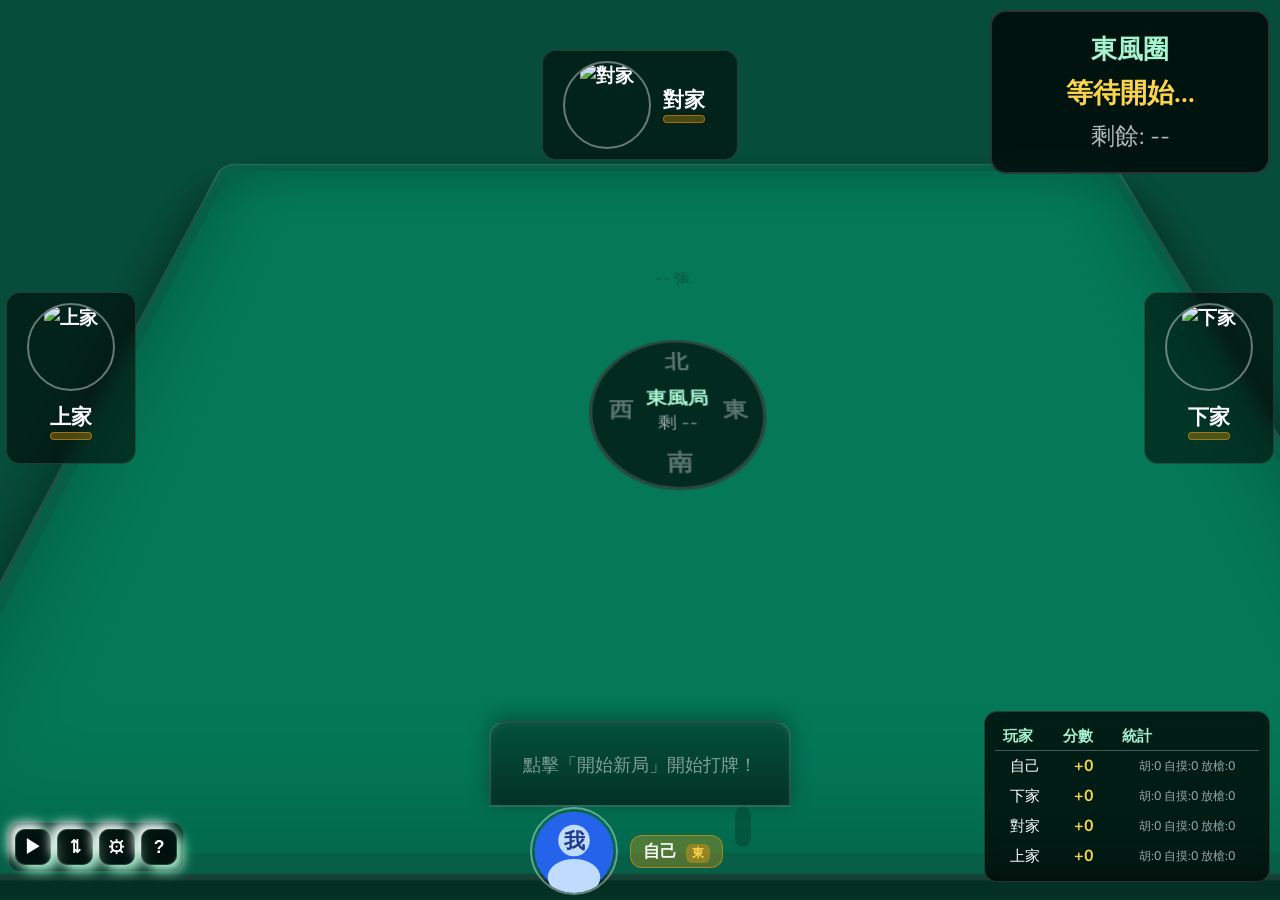
==== commit 8f5c65c4: "feat: enhance 3D tile realism, directional lighting, player naming & draw auto-restart ## Summary - " ====
--- a/index.html
+++ b/index.html
@@ -3,9 +3,9 @@
 
 <head>
     <meta charset="UTF-8">
-    <meta name="viewport" content="width=device-width, initial-scale=1.0">
-    <title>台灣麻將馬上通 - Taiwanese Mahjong Strategy</title>
-    <link rel="stylesheet" href="css/clay-theme.css">
+    <meta name="viewport" content="width=device-width, initial-scale=1.0, maximum-scale=1.0, user-scalable=no">
+    <title>台灣麻將馬上通</title>
+    <link rel="stylesheet" href="css/clay-theme.css?v=17">
     <link rel="preconnect" href="https://fonts.googleapis.com">
     <link rel="preconnect" href="https://fonts.gstatic.com" crossorigin>
     <link
@@ -13,211 +13,310 @@
         rel="stylesheet">
 </head>
 
-<body>
-    <div class="background-shapes">
-        <div class="shape shape-1"></div>
-        <div class="shape shape-2"></div>
-        <div class="shape shape-3"></div>
-    </div>
-
-    <div class="app-container">
-        <header>
-            <div class="logo-container" style="display:flex; flex-direction:column; align-items:center;">
-                <h1>台灣麻將<span style="color:var(--accent-color)">馬</span>上通</h1>
-                <p>Taiwanese Mahjong Strategy & Scoring</p>
-            </div>
-        </header>
-
-        <main>
-            <!-- Tab Navigation -->
-            <div class="tabs">
-                <button class="tab-btn active" data-tab="practice">實戰練習</button>
-                <button class="tab-btn" data-tab="patterns">牌型範例</button>
-                <button class="tab-btn" data-tab="strategy">策略指南</button>
-            </div>
-
-            <!-- TAB 1: Mahjong Game -->
-            <div id="tab-practice" class="tab-content active">
-
-                <!-- Game Table -->
-                <div class="game-table" id="game-table">
-                    <div class="mahjong-table-container">
-                        <!-- Top Player (對家 C) -->
-                        <div class="player-area top-player">
-                            <div class="player-label top-label">🅒 對家 <span id="player-wind-2" class="wind-badge"></span>
+<body class="fullscreen-game">
+
+    <!-- ===== Settings Modal (centered) ===== -->
+    <div class="game-modal-overlay hidden" id="settings-panel">
+        <div class="game-modal-box">
+            <div class="game-modal-header">
+                <h3>設定</h3>
+                <button class="game-modal-close" id="settings-close">✕</button>
+            </div>
+            <div class="game-modal-body">
+                <div class="setting-row">
+                    <label>底 (元)</label>
+                    <input type="number" id="setting-base" value="100" min="10" step="10">
+                </div>
+                <div class="setting-row">
+                    <label>每台 (元)</label>
+                    <input type="number" id="setting-per-tai" value="100" min="10" step="10">
+                </div>
+                <div class="setting-row">
+                    <label>電腦思考時間</label>
+                    <select id="ai-speed">
+                        <option value="3000" selected>3 秒（預設）</option>
+                        <option value="5000">5 秒</option>
+                        <option value="8000">8 秒</option>
+                    </select>
+                </div>
+                <div class="setting-section-title">玩家名稱 & 頭像</div>
+                <div class="avatar-settings">
+                    <div class="avatar-row" data-player="0">
+                        <div class="avatar-preview" id="avatar-preview-0"><img src="images/avatars/default-self.svg" alt="自己"></div>
+                        <div class="avatar-row-info">
+                            <input type="text" class="player-name-input" id="player-name-0" data-player="0" placeholder="自己" maxlength="8">
+                            <label class="avatar-upload-btn">選擇圖片<input type="file" accept="image/*" class="avatar-input" data-player="0" hidden></label>
+                        </div>
+                    </div>
+                    <div class="avatar-row" data-player="1">
+                        <div class="avatar-preview" id="avatar-preview-1"><img src="images/avatars/default-a.svg" alt="下家"></div>
+                        <div class="avatar-row-info">
+                            <input type="text" class="player-name-input" id="player-name-1" data-player="1" placeholder="下家" maxlength="8">
+                            <label class="avatar-upload-btn">選擇圖片<input type="file" accept="image/*" class="avatar-input" data-player="1" hidden></label>
+                        </div>
+                    </div>
+                    <div class="avatar-row" data-player="2">
+                        <div class="avatar-preview" id="avatar-preview-2"><img src="images/avatars/default-b.svg" alt="對家"></div>
+                        <div class="avatar-row-info">
+                            <input type="text" class="player-name-input" id="player-name-2" data-player="2" placeholder="對家" maxlength="8">
+                            <label class="avatar-upload-btn">選擇圖片<input type="file" accept="image/*" class="avatar-input" data-player="2" hidden></label>
+                        </div>
+                    </div>
+                    <div class="avatar-row" data-player="3">
+                        <div class="avatar-preview" id="avatar-preview-3"><img src="images/avatars/default-c.svg" alt="上家"></div>
+                        <div class="avatar-row-info">
+                            <input type="text" class="player-name-input" id="player-name-3" data-player="3" placeholder="上家" maxlength="8">
+                            <label class="avatar-upload-btn">選擇圖片<input type="file" accept="image/*" class="avatar-input" data-player="3" hidden></label>
+                        </div>
+                    </div>
+                </div>
+                <button class="btn primary" id="settings-save" style="margin-top: 12px; width: 100%;">儲存設定</button>
+            </div>
+        </div>
+    </div>
+
+    <!-- ===== Help Modal (centered) ===== -->
+    <div class="game-modal-overlay hidden" id="help-panel">
+        <div class="game-modal-box game-modal-lg">
+            <div class="game-modal-header">
+                <h3>麻將說明</h3>
+                <button class="game-modal-close" id="help-close">✕</button>
+            </div>
+            <div class="game-modal-body no-pad">
+                <div class="hmenu-tabs">
+                    <button class="hmenu-tab active" data-target="hmenu-tiles">牌型一覽</button>
+                    <button class="hmenu-tab" data-target="hmenu-patterns">牌型範例</button>
+                    <button class="hmenu-tab" data-target="hmenu-strategy">策略指南</button>
+                </div>
+                <div class="hmenu-scroll">
+                    <div class="hmenu-content active" id="hmenu-tiles">
+                        <div id="tile-overview" class="tile-overview"></div>
+                    </div>
+                    <div class="hmenu-content" id="hmenu-patterns">
+                        <div id="patterns-container"></div>
+                    </div>
+                    <div class="hmenu-content" id="hmenu-strategy">
+                        <section class="strategy-guide">
+                            <div class="strategy-card">
+                                <h3>1. 進牌效率</h3>
+                                <ul>
+                                    <li><strong>聽牌要聽得漂亮</strong>：盡量湊成兩面聽（如 23 萬聽 14 萬）。</li>
+                                    <li><strong>孤張處理順序</strong>：先打字牌，再打一九牌，保留中張牌（3-7）。</li>
+                                </ul>
                             </div>
-                            <div class="hand-back horizontal" id="hand-top"></div>
-                            <div class="opponent-flowers horizontal-flowers" id="flowers-top"></div>
-                        </div>
-                        <!-- Left Player (上家 B) -->
-                        <div class="player-area left-player">
-                            <div class="player-label side-label">🅑<br>上家<br><span id="player-wind-3"
-                                    class="wind-badge"></span></div>
-                            <div class="hand-back vertical" id="hand-left"></div>
-                            <div class="opponent-flowers vertical-flowers" id="flowers-left"></div>
-                        </div>
-
-                        <!-- Right Player (下家 A) -->
-                        <div class="player-area right-player">
-                            <div class="player-label side-label">🅐<br>下家<br><span id="player-wind-1"
-                                    class="wind-badge"></span></div>
-                            <div class="hand-back vertical" id="hand-right"></div>
-                            <div class="opponent-flowers vertical-flowers" id="flowers-right"></div>
-                        </div>
-
-                        <!-- Center Discard Pile -->
-                        <div class="center-discard-pile" id="center-discard-pile"></div>
-
-                        <!-- Dice Display (center, during dealing) -->
-                        <div class="dice-display" id="dice-display"></div>
-
-                        <!-- Tile Wall (clickable for drawing) -->
-                        <div class="tile-wall" id="tile-wall">
-                            <div class="wall-count">-- 張</div>
-                        </div>
-
-                        <!-- Info Panel (top-right corner, simplified) -->
-                        <div class="info-panel" id="info-panel">
-                            <div class="round-display" id="round-display">東風圈</div>
-                            <div class="turn-indicator" id="turn-indicator">等待開始...</div>
-                            <div class="remain-count">剩餘: <span id="remain-count">--</span></div>
-                            <div class="stats-display" id="player-stats"
-                                style="margin-top: 8px; font-size: 0.8rem; color: #A7F3D0; border-top: 1px solid rgba(255,255,255,0.2); padding-top: 4px; display: none;">
-                                平均思考: <span id="avg-think-time">0.0</span>s
+                            <div class="strategy-card">
+                                <h3>2. 守牌技巧</h3>
+                                <ul>
+                                    <li><strong>打熟張</strong>：別人打過的牌通常比較安全。</li>
+                                    <li><strong>壁牌效應</strong>：手握三張暗刻，該牌的鄰居比較安全。</li>
+                                </ul>
                             </div>
-                        </div>
-
-                        <!-- Bottom Player (自己) -->
-                        <div class="player-area bottom-player">
-                            <div class="hand-display" id="hand-display">
-                                <div class="empty-slot-placeholder">按「開始新局」開始打牌！</div>
+                            <div class="strategy-card">
+                                <h3>3. 攻守判斷</h3>
+                                <ul>
+                                    <li>台數多值得衝張，屁胡就果斷下車。</li>
+                                </ul>
                             </div>
-                            <div class="player-footer" style="display: flex; align-items: center; gap: 12px;">
-                                <div class="player-label bottom-label">自己 <span id="player-wind-0"
-                                        class="wind-badge">東</span></div>
-                                <div class="flower-display-area" id="flower-display"></div>
+                            <div class="strategy-card">
+                                <h3>麻將術語</h3>
+                                <ul>
+                                    <li><strong>相公</strong>：手牌數量不對，不能胡牌。</li>
+                                    <li><strong>連莊</strong>：莊家胡牌或流局可連莊，連 N 拉 N。</li>
+                                    <li><strong>過水</strong>：選擇不胡可以胡的牌。過水後過一手前不能胡同張牌。</li>
+                                </ul>
                             </div>
-                        </div>
-                    </div>
-                </div>
-
-                <!-- Toast Container (custom in-page notifications) -->
-                <div class="toast-container" id="toast-container"></div>
-
-                <!-- Action Bar (Chi / Pong / Hu / Pass) -->
-                <div class="action-bar hidden" id="action-bar">
-                    <div class="action-prompt" id="action-prompt">對手出牌了！</div>
-                    <div class="action-buttons">
-                        <button id="btn-chi" class="btn action-btn chi-btn" disabled>吃 (Chi)</button>
-                        <button id="btn-pong" class="btn action-btn pong-btn" disabled>碰 (Pong)</button>
-                        <button id="btn-hu" class="btn action-btn hu-btn">胡 (Hu)</button>
-                        <button id="btn-pass" class="btn action-btn pass-btn">跳過 (Pass)</button>
-                    </div>
-                </div>
-
-                <!-- Rule Message -->
-                <div class="rule-message hidden" id="rule-message"></div>
-
-                <!-- Controls Bar (below table) -->
-                <div class="game-controls-bar">
-                    <button id="deal-btn" class="btn primary">開始新局</button>
-                    <button id="sort-btn" class="btn secondary">理牌</button>
-                    <button id="hu-self-btn" class="btn hu-self-btn" style="display:none;">自摸胡</button>
-                    <button id="settings-btn" class="btn settings-btn">⚙ 設定</button>
-                    <div class="speed-selector">
-                        <label>AI 速度：</label>
-                        <select id="ai-speed">
-                            <option value="3000">快 (3秒)</option>
-                            <option value="5000" selected>中 (5秒)</option>
-                            <option value="8000">慢 (8秒)</option>
-                        </select>
-                    </div>
-                </div>
-
-                <!-- Scoreboard (below controls) -->
-                <div class="scoreboard" id="scoreboard">
-                    <div class="scoreboard-row scores-row">
-                        <div class="score-cell" data-player="0">
-                            <span class="score-name">自己</span>
-                            <span class="score-value" id="score-0">0</span>
-                        </div>
-                        <div class="score-cell" data-player="1">
-                            <span class="score-name">🅐 下家</span>
-                            <span class="score-value" id="score-1">0</span>
-                        </div>
-                        <div class="score-cell" data-player="2">
-                            <span class="score-name">🅒 對家</span>
-                            <span class="score-value" id="score-2">0</span>
-                        </div>
-                        <div class="score-cell" data-player="3">
-                            <span class="score-name">🅑 上家</span>
-                            <span class="score-value" id="score-3">0</span>
-                        </div>
-                    </div>
-                    <div class="scoreboard-row stats-row">
-                        <div class="stat-cell" id="stat-0">胡:0 自摸:0 放槍:0</div>
-                        <div class="stat-cell" id="stat-1">胡:0 自摸:0 放槍:0</div>
-                        <div class="stat-cell" id="stat-2">胡:0 自摸:0 放槍:0</div>
-                        <div class="stat-cell" id="stat-3">胡:0 自摸:0 放槍:0</div>
-                    </div>
-                </div>
-            </div>
-
-            <!-- TAB 2: Patterns -->
-            <div id="tab-patterns" class="tab-content">
-                <h2>麻將牌一覽</h2>
-                <div id="tile-overview" class="tile-overview"></div>
-                <hr style="margin: 30px 0; border: 0; border-top: 2px dashed #A7F3D0;">
-                <h2>常見牌型範例 (Patterns)</h2>
-                <div id="patterns-container"></div>
-            </div>
-
-            <!-- TAB 3: Strategy -->
-            <div id="tab-strategy" class="tab-content">
-                <section class="strategy-guide">
-                    <h2>麻將實戰策略</h2>
-                    <div class="strategy-card">
-                        <h3>1. 進牌效率</h3>
-                        <ul>
-                            <li><strong>聽牌要聽得漂亮</strong>：盡量湊成兩面聽（如 23 萬聽 14 萬）。</li>
-                            <li><strong>孤張處理順序</strong>：先打字牌，再打一九牌，保留中張牌（3-7）。</li>
-                        </ul>
-                    </div>
-                    <div class="strategy-card">
-                        <h3>2. 守牌技巧</h3>
-                        <ul>
-                            <li><strong>打熟張</strong>：別人打過的牌通常比較安全。</li>
-                            <li><strong>壁牌效應</strong>：手握三張暗刻，該牌的鄰居比較安全。</li>
-                        </ul>
-                    </div>
-                    <div class="strategy-card">
-                        <h3>3. 攻守判斷</h3>
-                        <ul>
-                            <li>台數多值得衝張，屁胡就果斷下車。</li>
-                        </ul>
-                    </div>
-                    <hr style="margin: 30px 0; border: 0; border-top: 2px dashed #A7F3D0;">
-                    <h2>麻將術語小百科</h2>
-                    <div class="strategy-card">
-                        <h3>相公</h3>
-                        <p>手牌數量不對，一旦相公就不能胡牌。</p>
-                    </div>
-                    <div class="strategy-card">
-                        <h3>莊家與連莊</h3>
-                        <p>莊家胡牌或流局可連莊。連 N 拉 N（連一拉一 = +2台）。</p>
-                    </div>
-                    <div class="strategy-card">
-                        <h3>過水</h3>
-                        <p>選擇不胡可以胡的牌。過水後過一手前不能胡同張牌。</p>
-                    </div>
-                </section>
-            </div>
-        </main>
-
-        <footer>
-            <p>© 2026 台灣麻將<span style="color:var(--accent-color)">馬</span>上通</p>
-        </footer>
-    </div>
+                        </section>
+                    </div>
+                </div>
+            </div>
+        </div>
+    </div>
+
+    <!-- ===== Opponent Info Overlays (flat, outside 3D) ===== -->
+    <div class="opponent-info-overlay" id="opp-info-top">
+        <div class="opp-avatar" id="opp-avatar-2"><img src="images/avatars/default-b.svg" alt="對家"></div>
+        <div class="opp-info-text">
+            <span class="opp-name">對家</span>
+            <span class="opp-wind" id="opp-wind-2"></span>
+            <span class="opp-tiles" id="opp-tiles-2"></span>
+        </div>
+        <span class="opp-melds" id="opp-melds-2"></span>
+    </div>
+    <div class="opponent-info-overlay" id="opp-info-left">
+        <div class="opp-avatar" id="opp-avatar-3"><img src="images/avatars/default-c.svg" alt="上家"></div>
+        <div class="opp-info-text">
+            <span class="opp-name">上家</span>
+            <span class="opp-wind" id="opp-wind-3"></span>
+            <span class="opp-tiles" id="opp-tiles-3"></span>
+        </div>
+        <span class="opp-melds" id="opp-melds-3"></span>
+    </div>
+    <div class="opponent-info-overlay" id="opp-info-right">
+        <div class="opp-avatar" id="opp-avatar-1"><img src="images/avatars/default-a.svg" alt="下家"></div>
+        <div class="opp-info-text">
+            <span class="opp-name">下家</span>
+            <span class="opp-wind" id="opp-wind-1"></span>
+            <span class="opp-tiles" id="opp-tiles-1"></span>
+        </div>
+        <span class="opp-melds" id="opp-melds-1"></span>
+    </div>
+
+    <!-- ===== Game Table ===== -->
+    <div class="game-table" id="game-table">
+        <div class="mahjong-table-container">
+
+            <!-- Top Player (對家 C) - label removed, info in overlay -->
+            <div class="player-area top-player">
+                <div class="hand-back horizontal" id="hand-top"></div>
+                <div class="opponent-melds horizontal-melds" id="melds-top"></div>
+                <div class="opponent-flowers horizontal-flowers" id="flowers-top"></div>
+            </div>
+
+            <!-- Left Player (上家 B) - label removed, info in overlay -->
+            <div class="player-area left-player">
+                <div class="hand-back vertical" id="hand-left"></div>
+                <div class="opponent-melds vertical-melds" id="melds-left"></div>
+                <div class="opponent-flowers vertical-flowers" id="flowers-left"></div>
+            </div>
+
+            <!-- Right Player (下家 A) - label removed, info in overlay -->
+            <div class="player-area right-player">
+                <div class="hand-back vertical" id="hand-right"></div>
+                <div class="opponent-melds vertical-melds" id="melds-right"></div>
+                <div class="opponent-flowers vertical-flowers" id="flowers-right"></div>
+            </div>
+
+            <!-- Discard Rivers (4 per player) -->
+            <div class="discard-rivers" id="discard-rivers">
+                <div class="discard-river river-bottom" id="river-0"></div>
+                <div class="discard-river river-right" id="river-1"></div>
+                <div class="discard-river river-top" id="river-2"></div>
+                <div class="discard-river river-left" id="river-3"></div>
+            </div>
+
+            <!-- Dice Display (center, during dealing) -->
+            <div class="dice-display" id="dice-display"></div>
+
+            <!-- Center Info Panel (Compass Rose) -->
+            <div class="center-info-panel" id="center-info-panel">
+                <div class="compass-rose">
+                    <div class="compass-wind north" id="compass-north">北</div>
+                    <div class="compass-wind east" id="compass-east">東</div>
+                    <div class="compass-wind south" id="compass-south">南</div>
+                    <div class="compass-wind west" id="compass-west">西</div>
+                    <div class="compass-center">
+                        <div class="round-name" id="center-round">東風局</div>
+                        <div class="remain-tiles">剩 <span id="center-remain">--</span></div>
+                    </div>
+                </div>
+            </div>
+
+            <!-- Tile Wall (clickable for drawing) -->
+            <div class="tile-wall" id="tile-wall">
+                <div class="wall-count">-- 張</div>
+            </div>
+
+        </div>
+
+        <!-- Bottom Player (自己) - outside 3D container -->
+        <div class="player-area bottom-player">
+            <div class="hand-display" id="hand-display">
+                <div class="empty-slot-placeholder">點擊「開始新局」開始打牌！</div>
+            </div>
+            <div class="player-footer" style="display: flex; align-items: center; gap: 12px;">
+                <div class="opp-avatar self-avatar" id="opp-avatar-0"><img src="images/avatars/default-self.svg" alt="自己"></div>
+                <div class="player-label bottom-label">自己 <span id="player-wind-0" class="wind-badge">東</span></div>
+                <div class="flower-display-area" id="flower-display"></div>
+            </div>
+        </div>
+    </div>
+
+    <!-- ===== Floating Controls (bottom-left) ===== -->
+    <div class="game-controls-bar" id="game-controls-bar">
+        <button id="deal-btn" class="ctrl-icon-btn" title="開始新局">▶</button>
+        <button id="sort-btn" class="ctrl-icon-btn" title="理牌">⇅</button>
+        <button id="settings-btn" class="ctrl-icon-btn" title="設定">⚙</button>
+        <button id="help-btn" class="ctrl-icon-btn" title="說明">?</button>
+        <button id="hu-self-btn" class="btn hu-self-btn" style="display:none;">自摸胡</button>
+    </div>
+
+    <!-- ===== Info Panel (top-right, floating scoreboard style) ===== -->
+    <div class="floating-info-panel" id="info-panel">
+        <div class="fip-panel">
+            <div class="fip-round" id="round-display">東風圈</div>
+            <div class="fip-turn" id="turn-indicator">等待開始...</div>
+            <div class="fip-remain">剩餘: <span id="remain-count">--</span></div>
+            <div class="fip-stats" id="player-stats" style="display: none;">
+                平均思考: <span id="avg-think-time">0.0</span>s
+            </div>
+        </div>
+    </div>
+
+    <!-- ===== Floating Scoreboard (bottom-right, default open) ===== -->
+    <div class="floating-scoreboard" id="floating-scoreboard">
+        <div class="fsb-panel" id="fsb-panel">
+            <table class="fsb-table">
+                <thead>
+                    <tr>
+                        <th>玩家</th>
+                        <th>分數</th>
+                        <th>統計</th>
+                    </tr>
+                </thead>
+                <tbody>
+                    <tr>
+                        <td>自己</td>
+                        <td class="score-value" id="score-0">+0</td>
+                        <td class="stat-cell" id="stat-0">胡:0 自摸:0</td>
+                    </tr>
+                    <tr>
+                        <td>🅐 下家</td>
+                        <td class="score-value" id="score-1">+0</td>
+                        <td class="stat-cell" id="stat-1">胡:0 自摸:0</td>
+                    </tr>
+                    <tr>
+                        <td>🅒 對家</td>
+                        <td class="score-value" id="score-2">+0</td>
+                        <td class="stat-cell" id="stat-2">胡:0 自摸:0</td>
+                    </tr>
+                    <tr>
+                        <td>🅑 上家</td>
+                        <td class="score-value" id="score-3">+0</td>
+                        <td class="stat-cell" id="stat-3">胡:0 自摸:0</td>
+                    </tr>
+                </tbody>
+            </table>
+        </div>
+    </div>
+
+    <!-- ===== Toast Container ===== -->
+    <div class="toast-container" id="toast-container"></div>
+
+    <!-- ===== Action Bar (Chi / Pong / Hu / Pass) ===== -->
+    <div class="action-bar hidden" id="action-bar">
+        <div class="action-prompt" id="action-prompt">對手出牌了！</div>
+        <div class="action-buttons">
+            <button id="btn-chi" class="btn action-btn chi-btn" disabled>吃</button>
+            <button id="btn-pong" class="btn action-btn pong-btn" disabled>碰</button>
+            <button id="btn-hu" class="btn action-btn hu-btn">胡</button>
+            <button id="btn-pass" class="btn action-btn pass-btn">跳過</button>
+        </div>
+        <div class="chi-combo-selector hidden" id="chi-combo-selector">
+            <div class="chi-combo-label">選擇要吃的組合：</div>
+            <div class="chi-combo-options" id="chi-combo-options"></div>
+        </div>
+    </div>
+
+    <!-- ===== Rule Message ===== -->
+    <div class="rule-message hidden" id="rule-message"></div>
+
+    <!-- ===== Landscape Reminder (for portrait mode) ===== -->
+    <div class="landscape-reminder" id="landscape-reminder">
+        <div class="landscape-icon">📱↔️</div>
+        <div>請旋轉手機至橫向模式</div>
+    </div>
+
+    <!-- ===== Modals ===== -->
 
     <!-- New Game Options Modal -->
     <div class="modal-overlay hidden" id="newgame-modal">
@@ -230,43 +329,19 @@
                     <input type="checkbox" id="opt-tutorial" checked>
                     <span class="toggle-switch"></span>
                 </label>
-                <label class="toggle-row">
-                    <span class="toggle-label">⚡ 流程加速 2x</span>
-                    <span class="toggle-desc">發牌動畫和等待時間減半</span>
-                    <input type="checkbox" id="opt-speed">
-                    <span class="toggle-switch"></span>
-                </label>
+                <div class="toggle-row select-row">
+                    <span class="toggle-label">⚡ 流程速度</span>
+                    <span class="toggle-desc">發牌動畫和等待時間的倍速</span>
+                    <select id="opt-speed" class="inline-select">
+                        <option value="1">1x（正常）</option>
+                        <option value="2" selected>2x（快速）</option>
+                        <option value="3">3x（極速）</option>
+                    </select>
+                </div>
             </div>
             <div class="modal-actions">
                 <button class="btn primary" id="newgame-start">開始！</button>
                 <button class="btn secondary" id="newgame-cancel">取消</button>
-            </div>
-        </div>
-    </div>
-
-    <!-- Settings Modal -->
-    <div class="modal-overlay hidden" id="settings-modal">
-        <div class="modal-content settings-content">
-            <h3>遊戲設定</h3>
-            <div class="setting-row">
-                <label>底 (元)</label>
-                <input type="number" id="setting-base" value="100" min="10" step="10">
-            </div>
-            <div class="setting-row">
-                <label>電腦難度</label>
-                <select id="setting-difficulty">
-                    <option value="easy">簡易 (隨機出牌)</option>
-                    <option value="normal" selected>普通 (平衡策略)</option>
-                    <option value="hard">困難 (積極進攻)</option>
-                </select>
-            </div>
-            <div class="setting-row">
-                <label>每台 (元)</label>
-                <input type="number" id="setting-per-tai" value="100" min="10" step="10">
-            </div>
-            <div class="modal-actions">
-                <button class="btn primary" id="settings-save">儲存</button>
-                <button class="btn secondary" id="settings-cancel">取消</button>
             </div>
         </div>
     </div>
@@ -302,11 +377,11 @@
         </div>
     </div>
 
-    <script src="js/mahjong-algorithm.js"></script>
-    <script src="js/mahjong-patterns.js"></script>
-    <script src="js/audio-manager.js"></script>
-    <script src="js/game.js"></script>
-    <script src="js/app.js"></script>
+    <script src="js/mahjong-algorithm.js?v=17"></script>
+    <script src="js/mahjong-patterns.js?v=17"></script>
+    <script src="js/audio-manager.js?v=17"></script>
+    <script src="js/game.js?v=17"></script>
+    <script src="js/app.js?v=17"></script>
 </body>
 
-</html>+</html>
--- a/css/clay-theme.css
+++ b/css/clay-theme.css
@@ -160,12 +160,12 @@
     padding: 20px;
 }
 
-/* Tiles */
+/* Tiles - 2.5D style */
 .tile {
     width: 48px;
     height: 64px;
-    background: #FFFFFF;
-    border-radius: 12px;
+    background: linear-gradient(170deg, #FFFFFF 0%, #F8F8F8 30%, #F0F0F0 60%, #E4E4E4 100%);
+    border-radius: 6px;
     display: flex;
     justify-content: center;
     align-items: center;
@@ -175,20 +175,49 @@
     cursor: pointer;
     user-select: none;
     position: relative;
-    box-shadow: 5px 5px 10px rgba(163, 177, 198, 0.4), -5px -5px 10px rgba(255, 255, 255, 0.8);
-    border: 2px solid #F1F5F9;
+    /* 4-layer bottom thickness (8px) + right side edge + soft shadow */
+    box-shadow:
+        0 2px 0 #D0D0D0,
+        0 4px 0 #BEBEBE,
+        0 6px 0 #A8A8A8,
+        0 8px 0 #909090,
+        0 9px 5px rgba(0, 0, 0, 0.4),
+        0 13px 12px rgba(0, 0, 0, 0.15),
+        2px 3px 0 #C0C0C0,
+        2px 6px 0 #A0A0A0,
+        inset 0 2px 0 rgba(255, 255, 255, 0.95),
+        inset 2px 0 0 rgba(255, 255, 255, 0.5),
+        inset -1px 0 0 rgba(180, 180, 180, 0.4);
+    border: 1px solid #B8B8B8;
+    border-top: 1px solid #D8D8D8;
+    border-bottom: 2px solid #888888;
+    border-right: 2px solid #A8A8A8;
     color: #334155;
     transition: transform 0.1s, box-shadow 0.1s;
 }
 
 .tile:hover {
-    transform: translateY(-4px);
-    box-shadow: 8px 8px 15px rgba(163, 177, 198, 0.5), -8px -8px 15px rgba(255, 255, 255, 0.9);
+    transform: translateY(-6px);
+    box-shadow:
+        0 4px 0 #D0D0D0,
+        0 6px 0 #BEBEBE,
+        0 8px 0 #A8A8A8,
+        0 10px 0 #909090,
+        0 12px 6px rgba(0, 0, 0, 0.4),
+        0 16px 16px rgba(0, 0, 0, 0.2),
+        2px 5px 0 #C0C0C0,
+        2px 8px 0 #A0A0A0,
+        inset 0 2px 0 rgba(255, 255, 255, 0.95),
+        inset 2px 0 0 rgba(255, 255, 255, 0.5);
 }
 
 .tile:active {
     transform: scale(0.96);
-    box-shadow: inset 3px 3px 6px rgba(163, 177, 198, 0.4);
+    box-shadow:
+        0 1px 0 #BEBEBE,
+        0 3px 0 #A0A0A0,
+        0 4px 3px rgba(0, 0, 0, 0.25),
+        inset 3px 3px 6px rgba(163, 177, 198, 0.4);
 }
 
 .tile[data-suit="wan"] {
@@ -535,7 +564,35 @@
     border: 2px solid #F1F5F9;
     transition: transform 0.2s;
     text-align: center;
-    /* Center patterns */
+    margin-bottom: 18px;
+}
+
+.pattern-category {
+    margin-bottom: 10px;
+}
+
+.pattern-example .hand-display {
+    min-height: auto;
+    gap: 3px;
+    padding: 10px 12px;
+}
+
+.pattern-example .hand-display .tile {
+    width: 38px;
+    height: 52px;
+    font-size: 24px;
+    border-radius: 5px;
+}
+
+.meld-separator {
+    display: flex;
+    align-items: center;
+    justify-content: center;
+    font-size: 20px;
+    font-weight: bold;
+    color: #9CA3AF;
+    margin: 0 4px;
+    user-select: none;
 }
 
 .pattern-card h4 {
@@ -648,13 +705,15 @@
     }
 }
 
-/* --- Game Table Layout (4-Player) --- */
+/* --- Game Table Layout (4-Player, 2.5D Perspective) --- */
 .game-table {
     position: relative;
     width: 100%;
     overflow: visible;
     margin-bottom: 0;
     padding: 0;
+    perspective: 1200px;
+    perspective-origin: 50% 60%;
 }
 
 .player-area {
@@ -703,10 +762,10 @@
 
 /* Top Player (對家 C) */
 .top-player {
-    top: 10px;
+    top: 8px;
     left: 50%;
     transform: translateX(-50%);
-    width: 60%;
+    width: 55%;
     flex-direction: column;
 }
 
@@ -714,31 +773,37 @@
     margin-top: 5px;
 }
 
-/* Bottom Player (User) */
+/* Bottom Player (User) - Outside 3D container */
 .bottom-player {
-    bottom: 8px;
-    left: 1%;
-    right: 1%;
-    width: auto;
-    z-index: 10;
+    position: relative;
+    width: 100%;
+    max-width: 1000px;
+    margin: -10px auto 0;
+    z-index: 30;
     overflow: visible;
+    display: flex;
+    flex-direction: column;
+    align-items: center;
+    pointer-events: none;
 }
 
 .bottom-player .hand-display {
-    background: rgba(0, 0, 0, 0.15);
-    box-shadow: none;
-    border: 2px solid rgba(255, 255, 255, 0.1);
-    border-radius: 16px;
-    padding: 8px 4px;
+    background: linear-gradient(180deg, rgba(4, 78, 59, 0.95), rgba(2, 48, 36, 0.98));
+    box-shadow: 0 -4px 20px rgba(0, 0, 0, 0.3), inset 0 2px 10px rgba(255, 255, 255, 0.05);
+    border: 2px solid rgba(255, 255, 255, 0.15);
+    border-radius: 20px 20px 16px 16px;
+    padding: 12px 8px;
     margin-bottom: 0;
-    min-height: 55px;
+    min-height: 70px;
     flex-wrap: nowrap;
-    gap: 3px;
+    gap: 4px;
 }
 
 .bottom-player .hand-display .tile {
-    flex: 0 1 48px;
-    min-width: 30px;
+    flex: 0 1 52px;
+    min-width: 34px;
+    height: 70px;
+    font-size: 36px;
 }
 
 .bottom-player .discard-area {
@@ -747,16 +812,16 @@
 
 /* Left Player (上家 B) */
 .left-player {
-    left: 8px;
-    top: 50%;
+    left: 10px;
+    top: 48%;
     transform: translateY(-50%);
     flex-direction: row;
-    gap: 8px;
+    gap: 6px;
 }
 
 /* Right Player (下家 A) */
 .right-player {
-    right: 8px;
+    right: 10px;
     top: 50%;
     transform: translateY(-50%);
     flex-direction: row-reverse;
@@ -778,22 +843,75 @@
     gap: 1px;
 }
 
+/* === Tile Backs: Directional lighting for 3D realism === */
+/* 對家 (top) tiles: Light from above → shadow falls DOWN */
 .tile-back-h {
-    width: 28px;
-    height: 38px;
-    background: linear-gradient(135deg, #10B981, #059669);
+    width: 36px;
+    height: 48px;
+    background: linear-gradient(180deg, #5BEBB0, #34D399 30%, #059669 100%);
     border: 1px solid #047857;
-    border-radius: 4px;
-    box-shadow: 1px 1px 2px rgba(0, 0, 0, 0.2);
-}
-
+    border-top: 1px solid #6AEDB8;
+    border-bottom: 2px solid #04503A;
+    border-radius: 5px;
+    box-shadow:
+        0 2px 0 #059669,
+        0 4px 0 #047857,
+        0 6px 0 #065F46,
+        0 8px 0 #04503A,
+        0 9px 5px rgba(0, 0, 0, 0.4),
+        0 12px 10px rgba(0, 0, 0, 0.15),
+        inset 0 1px 0 rgba(255, 255, 255, 0.3);
+}
+
+/* 左右兩側共用基礎 — 預設陰影往下 */
 .tile-back-v {
-    width: 38px;
-    height: 20px;
-    background: linear-gradient(135deg, #10B981, #059669);
+    width: 48px;
+    height: 28px;
+    background: linear-gradient(160deg, #4ADE80, #34D399 30%, #059669 100%);
     border: 1px solid #047857;
-    border-radius: 4px;
-    box-shadow: 1px 1px 2px rgba(0, 0, 0, 0.2);
+    border-top: 1px solid #5DE8A8;
+    border-bottom: 2px solid #04503A;
+    border-radius: 5px;
+    box-shadow:
+        0 2px 0 #059669,
+        0 4px 0 #047857,
+        0 6px 0 #065F46,
+        0 8px 0 #04503A,
+        0 9px 5px rgba(0, 0, 0, 0.4),
+        0 12px 10px rgba(0, 0, 0, 0.15),
+        inset 0 1px 0 rgba(255, 255, 255, 0.25);
+}
+
+/* 右側玩家 (right-player): Light from right → shadow falls LEFT & DOWN */
+.right-player .tile-back-v {
+    background: linear-gradient(200deg, #5BEBB0, #34D399 30%, #059669 100%);
+    border-right: 1px solid #5DE8A8;
+    border-left: 2px solid #04503A;
+    border-top: 1px solid #047857;
+    box-shadow:
+        -2px 2px 0 #059669,
+        -4px 4px 0 #047857,
+        -6px 6px 0 #065F46,
+        -8px 8px 0 #04503A,
+        -9px 9px 5px rgba(0, 0, 0, 0.4),
+        -10px 12px 10px rgba(0, 0, 0, 0.15),
+        inset 1px 0 0 rgba(255, 255, 255, 0.25);
+}
+
+/* 左側玩家 (left-player): Light from left → shadow falls RIGHT & DOWN */
+.left-player .tile-back-v {
+    background: linear-gradient(340deg, #5BEBB0, #34D399 30%, #059669 100%);
+    border-left: 1px solid #5DE8A8;
+    border-right: 2px solid #04503A;
+    border-top: 1px solid #047857;
+    box-shadow:
+        2px 2px 0 #059669,
+        4px 4px 0 #047857,
+        6px 6px 0 #065F46,
+        8px 8px 0 #04503A,
+        9px 9px 5px rgba(0, 0, 0, 0.4),
+        10px 12px 10px rgba(0, 0, 0, 0.15),
+        inset -1px 0 0 rgba(255, 255, 255, 0.25);
 }
 
 /* Discard Areas */
@@ -828,42 +946,53 @@
     box-shadow: 5px 5px 10px rgba(163, 177, 198, 0.4), -5px -5px 10px rgba(255, 255, 255, 0.8);
 }
 
-/* --- Info Panel (top-right corner of table) --- */
-.info-panel {
-    position: absolute;
-    top: 12px;
-    right: 12px;
-    background: rgba(0, 0, 0, 0.45);
-    padding: 10px 14px;
-    border-radius: 14px;
+/* --- Floating Info Panel (top-right, scoreboard style) --- */
+.floating-info-panel {
+    position: fixed;
+    top: 10px;
+    right: 10px;
+    z-index: 200;
+}
+
+.fip-panel {
+    background: rgba(0, 0, 0, 0.75);
+    backdrop-filter: blur(10px);
+    border: 2px solid rgba(255, 255, 255, 0.15);
+    border-radius: 16px;
+    padding: 20px 28px;
+    min-width: 280px;
     text-align: center;
     color: white;
-    z-index: 15;
-    backdrop-filter: blur(6px);
-    border: 1px solid rgba(255, 255, 255, 0.15);
-    min-width: 110px;
-}
-
-.round-display {
-    font-size: 0.8rem;
+}
+
+.fip-round {
+    font-size: 1.6rem;
     color: #A7F3D0;
-    margin-bottom: 4px;
     font-weight: bold;
-}
-
-.turn-indicator {
-    font-size: 0.85rem;
+    margin-bottom: 8px;
+}
+
+.fip-turn {
+    font-size: 1.7rem;
     font-weight: bold;
-    margin-bottom: 4px;
+    margin-bottom: 8px;
     color: #FCD34D;
-    max-width: 130px;
+    max-width: 280px;
     word-wrap: break-word;
 }
 
-.remain-count {
-    font-size: 0.75rem;
-    opacity: 0.7;
-    margin-top: 4px;
+.fip-remain {
+    font-size: 1.5rem;
+    color: rgba(255, 255, 255, 0.7);
+    margin-top: 8px;
+}
+
+.fip-stats {
+    margin-top: 12px;
+    font-size: 1.4rem;
+    color: #A7F3D0;
+    border-top: 1px solid rgba(255, 255, 255, 0.2);
+    padding-top: 8px;
 }
 
 /* Wind badges on player labels */
@@ -905,8 +1034,17 @@
     width: 28px !important;
     height: 36px !important;
     font-size: 17px !important;
-    border-radius: 5px;
-    box-shadow: 1px 2px 6px rgba(0, 0, 0, 0.3);
+    border-radius: 4px;
+    /* 3-layer bottom thickness (6px) — proportional to small size */
+    box-shadow:
+        0 2px 0 #D0D0D0,
+        0 4px 0 #BEBEBE,
+        0 6px 0 #A0A0A0,
+        0 7px 4px rgba(0, 0, 0, 0.35),
+        0 10px 6px rgba(0, 0, 0, 0.1),
+        1px 2px 0 #C0C0C0,
+        1px 4px 0 #A0A0A0,
+        inset 0 1px 0 rgba(255, 255, 255, 0.7);
     pointer-events: auto;
     cursor: default;
     transition: box-shadow 0.2s;
@@ -1034,6 +1172,52 @@
     width: 100% !important;
     height: 100% !important;
     object-fit: cover;
+}
+
+/* --- Opponent Melds Display --- */
+.opponent-melds {
+    display: flex;
+    gap: 4px;
+    flex-wrap: wrap;
+    margin-top: 4px;
+}
+
+.horizontal-melds {
+    justify-content: center;
+    flex-direction: row;
+}
+
+.vertical-melds {
+    flex-direction: column;
+    align-items: center;
+}
+
+.opponent-meld-group {
+    display: inline-flex;
+    gap: 1px;
+    padding: 2px 3px;
+    background: rgba(255, 255, 255, 0.15);
+    border-radius: 6px;
+    border: 1px solid rgba(255, 255, 255, 0.25);
+}
+
+.opponent-meld-tile {
+    width: 26px !important;
+    height: 34px !important;
+    font-size: 15px !important;
+    border-radius: 4px !important;
+    cursor: default !important;
+    box-shadow: 0 1px 2px rgba(0, 0, 0, 0.2) !important;
+}
+
+.vertical-melds .opponent-meld-group {
+    flex-direction: row;
+}
+
+.vertical-melds .opponent-meld-tile {
+    width: 22px !important;
+    height: 30px !important;
+    font-size: 12px !important;
 }
 
 /* User tile interactions */
@@ -1161,36 +1345,136 @@
     }
 }
 
-/* Center Discard Pile - Grid Layout */
-.center-discard-pile {
+/* ===== Discard Rivers (4 per player, real mahjong layout) ===== */
+.discard-rivers {
     position: absolute;
     top: 50%;
     left: 50%;
     transform: translate(-50%, -50%);
-    width: 340px;
-    /* Increased */
-    height: 240px;
-    /* Increased */
-    z-index: 2;
+    width: 480px;
+    height: 300px;
+    z-index: 3;
+    pointer-events: none;
+}
+
+.discard-river {
+    position: absolute;
     display: grid;
-    grid-template-columns: repeat(6, 1fr);
-    grid-auto-rows: 44px;
-    gap: 4px;
-    justify-content: center;
-    align-content: center;
-    pointer-events: none;
-}
-
-.center-pile-tile {
-    position: relative !important;
-    top: auto !important;
-    left: auto !important;
-    transform: none !important;
-    width: 36px !important;
-    /* Larger discard tiles */
-    height: 48px !important;
-    margin: 0 auto;
-    box-shadow: 1px 2px 4px rgba(0, 0, 0, 0.2) !important;
+    gap: 2px;
+    pointer-events: auto;
+}
+
+/* Bottom River (Player 0 - self): 6 columns, rows grow upward */
+.river-bottom {
+    bottom: 0;
+    left: 50%;
+    transform: translateX(-50%);
+    grid-template-columns: repeat(6, 34px);
+    grid-auto-rows: 42px;
+}
+
+/* Top River (Player 2 - opposite): 6 columns, compensate for perspective */
+.river-top {
+    top: 0;
+    left: 50%;
+    transform: translateX(-50%);
+    grid-template-columns: repeat(6, 38px);
+    grid-auto-rows: 46px;
+    direction: rtl;
+}
+
+/* Right River (Player 1): 4 columns */
+.river-right {
+    right: 0;
+    top: 50%;
+    transform: translateY(-50%);
+    grid-template-columns: repeat(4, 34px);
+    grid-auto-rows: 42px;
+}
+
+/* Left River (Player 3): 4 columns */
+.river-left {
+    left: 0;
+    top: 50%;
+    transform: translateY(-50%);
+    grid-template-columns: repeat(4, 34px);
+    grid-auto-rows: 42px;
+    direction: rtl;
+}
+
+.river-tile {
+    width: 34px !important;
+    height: 42px !important;
+    font-size: 20px !important;
+    border-radius: 4px !important;
+    /* 3-layer bottom thickness (6px) — proportional to smaller size */
+    box-shadow:
+        0 2px 0 #D0D0D0,
+        0 4px 0 #BEBEBE,
+        0 6px 0 #A0A0A0,
+        0 7px 4px rgba(0, 0, 0, 0.35),
+        0 10px 8px rgba(0, 0, 0, 0.12),
+        1px 2px 0 #C0C0C0,
+        1px 4px 0 #A0A0A0,
+        inset 0 1px 0 rgba(255, 255, 255, 0.85) !important;
+    border: 1px solid #B8B8B8 !important;
+    border-bottom: 2px solid #888888 !important;
+    border-right: 1px solid #A8A8A8 !important;
+    cursor: default !important;
+    direction: ltr;
+    padding: 0 !important;
+    line-height: 1.1 !important;
+}
+
+/* Larger tiles for top river to compensate for perspective shrink */
+.river-top .river-tile {
+    width: 38px !important;
+    height: 46px !important;
+    font-size: 22px !important;
+}
+
+/* Directional shadows for river tiles based on overhead light source */
+/* Right river: shadow falls LEFT */
+.river-right .river-tile {
+    box-shadow:
+        -1px 2px 0 #D0D0D0,
+        -2px 4px 0 #BEBEBE,
+        -3px 6px 0 #A0A0A0,
+        -3px 7px 4px rgba(0, 0, 0, 0.35),
+        -4px 10px 8px rgba(0, 0, 0, 0.12),
+        inset 1px 0 0 rgba(255, 255, 255, 0.85) !important;
+    border-left: 2px solid #888888 !important;
+    border-right: 1px solid #D0D0D0 !important;
+}
+
+/* Left river: shadow falls RIGHT */
+.river-left .river-tile {
+    box-shadow:
+        1px 2px 0 #D0D0D0,
+        2px 4px 0 #BEBEBE,
+        3px 6px 0 #A0A0A0,
+        3px 7px 4px rgba(0, 0, 0, 0.35),
+        4px 10px 8px rgba(0, 0, 0, 0.12),
+        inset -1px 0 0 rgba(255, 255, 255, 0.85) !important;
+    border-right: 2px solid #888888 !important;
+    border-left: 1px solid #D0D0D0 !important;
+}
+
+.river-tile:hover {
+    transform: translateY(-2px) scale(1.08) !important;
+    box-shadow: 0 4px 0 #B0B0B0, 0 5px 6px rgba(0, 0, 0, 0.3) !important;
+    z-index: 10;
+}
+
+.river-tile.last-discard {
+    border: 2px solid #F59E0B !important;
+    box-shadow: 0 0 8px rgba(245, 158, 11, 0.6) !important;
+    animation: lastDiscardPulse 1s ease-in-out infinite;
+}
+
+@keyframes lastDiscardPulse {
+    0%, 100% { box-shadow: 0 0 6px rgba(245, 158, 11, 0.4) !important; }
+    50% { box-shadow: 0 0 12px rgba(245, 158, 11, 0.8) !important; }
 }
 
 /* 4 wall sides positioned as a square */
@@ -1241,34 +1525,89 @@
 
 /* Individual tile brick in the wall */
 .wall-brick {
-    background: linear-gradient(135deg, #10B981, #059669);
+    background: linear-gradient(160deg, #4ADE80, #34D399 30%, #059669 100%);
     border: 1px solid #047857;
-    border-radius: 2px;
-    box-shadow: 1px 1px 2px rgba(0, 0, 0, 0.15);
+    border-top: 1px solid #5DE8A8;
+    border-bottom: 2px solid #04503A;
+    border-radius: 3px;
+    /* 2-layer bottom thickness (4px) — proportional to tiny size */
+    box-shadow:
+        0 2px 0 #047857,
+        0 4px 0 #065F46,
+        0 5px 3px rgba(0, 0, 0, 0.3),
+        0 7px 5px rgba(0, 0, 0, 0.1),
+        inset 0 1px 0 rgba(255, 255, 255, 0.15);
     transition: box-shadow 0.3s;
 }
 
 .wall-side-top .wall-brick,
 .wall-side-bottom .wall-brick {
-    width: 20px;
-    /* Larger bricks */
-    height: 28px;
+    width: 18px;
+    height: 24px;
 }
 
 .wall-side-left .wall-brick,
 .wall-side-right .wall-brick {
-    width: 28px;
-    height: 20px;
+    width: 24px;
+    height: 18px;
+}
+
+/* Directional shadows per wall side — overhead light source */
+/* Top wall: shadow falls down */
+.wall-side-top .wall-brick {
+    border-top: 1px solid #6AEDB8;
+    box-shadow:
+        0 2px 0 #047857,
+        0 4px 0 #065F46,
+        0 5px 3px rgba(0, 0, 0, 0.3),
+        inset 0 1px 0 rgba(255, 255, 255, 0.2);
+}
+
+/* Bottom wall: shadow falls down (same as top, consistent overhead) */
+.wall-side-bottom .wall-brick {
+    border-top: 1px solid #6AEDB8;
+    box-shadow:
+        0 2px 0 #047857,
+        0 4px 0 #065F46,
+        0 5px 3px rgba(0, 0, 0, 0.3),
+        inset 0 1px 0 rgba(255, 255, 255, 0.2);
+}
+
+/* Right wall: shadow falls LEFT */
+.wall-side-right .wall-brick {
+    border-right: 1px solid #6AEDB8;
+    border-left: 2px solid #04503A;
+    border-bottom: 1px solid #047857;
+    box-shadow:
+        -2px 1px 0 #047857,
+        -4px 2px 0 #065F46,
+        -5px 3px 3px rgba(0, 0, 0, 0.3),
+        inset 1px 0 0 rgba(255, 255, 255, 0.2);
+}
+
+/* Left wall: shadow falls RIGHT */
+.wall-side-left .wall-brick {
+    border-left: 1px solid #6AEDB8;
+    border-right: 2px solid #04503A;
+    border-bottom: 1px solid #047857;
+    box-shadow:
+        2px 1px 0 #047857,
+        4px 2px 0 #065F46,
+        5px 3px 3px rgba(0, 0, 0, 0.3),
+        inset -1px 0 0 rgba(255, 255, 255, 0.2);
 }
 
 .wall-side-top .wall-brick.double,
 .wall-side-bottom .wall-brick.double {
-    box-shadow: 0 2px 0 #047857, 1px 3px 3px rgba(0, 0, 0, 0.2);
-}
-
-.wall-side-left .wall-brick.double,
+    box-shadow: 0 2px 0 #047857, 0 4px 0 #065F46, 0 5px 4px rgba(0, 0, 0, 0.3);
+}
+
 .wall-side-right .wall-brick.double {
-    box-shadow: 2px 0 0 #047857, 3px 1px 3px rgba(0, 0, 0, 0.2);
+    box-shadow: -2px 1px 0 #047857, -4px 2px 0 #065F46, -5px 3px 4px rgba(0, 0, 0, 0.3);
+}
+
+.wall-side-left .wall-brick.double {
+    box-shadow: 2px 1px 0 #047857, 4px 2px 0 #065F46, 5px 3px 4px rgba(0, 0, 0, 0.3);
 }
 
 /* Empty wall brick (tile already drawn) */
@@ -1335,25 +1674,25 @@
     border: 1px solid #ddd;
 }
 
-/* Mahjong Table Container (Fixed Size for Scaling) */
+/* Mahjong Table Container (2.5D Trapezoid) */
 .mahjong-table-container {
-    width: 800px;
-    height: 800px;
+    width: 1000px;
+    height: 650px;
     background-color: #047857;
-    border-radius: 40px;
+    border-radius: 12px 12px 24px 24px;
     position: relative;
     margin: 10px auto;
-    /* Centered horizontally */
-    transform-origin: top center;
-    /* Scale from top */
-    box-shadow: 0 20px 50px rgba(0, 0, 0, 0.3), inset 0 0 60px rgba(0, 0, 0, 0.2);
-    border: 8px solid #065F46;
+    transform-origin: 50% 55%;
+    transform: rotateX(35deg);
+    transform-style: preserve-3d;
+    box-shadow: 0 30px 60px rgba(0, 0, 0, 0.5), inset 0 0 80px rgba(0, 0, 0, 0.25), 0 0 0 3px rgba(167, 243, 208, 0.2);
+    border: 10px solid #065F46;
 }
 
 /* Wall scales with table */
 .tile-wall {
-    width: 58%;
-    height: 58%;
+    width: 52%;
+    height: 52%;
     /* Keep centering */
     top: 50%;
     left: 50%;
@@ -1403,11 +1742,238 @@
     position: relative;
     justify-content: center;
     background: transparent;
-    /* No background to avoid box look */
     box-shadow: none;
-    /* remove shadow if any */
     border: none;
     padding: 10px 0;
+}
+
+/* ========================================
+   FULLSCREEN GAME MODE
+   ======================================== */
+body.fullscreen-game {
+    overflow: hidden;
+    background: #064E3B;
+}
+
+body.fullscreen-game .background-shapes,
+body.fullscreen-game header,
+body.fullscreen-game .tabs,
+body.fullscreen-game .scoreboard,
+body.fullscreen-game #tab-patterns,
+body.fullscreen-game #tab-strategy,
+body.fullscreen-game footer {
+    display: none !important;
+}
+
+body.fullscreen-game .app-container {
+    padding: 0;
+    max-width: 100%;
+}
+
+body.fullscreen-game #tab-game {
+    display: block !important;
+    padding: 0;
+    margin: 0;
+}
+
+body.fullscreen-game .game-table {
+    position: fixed;
+    top: 0;
+    left: 0;
+    width: 100vw;
+    height: 100vh;
+    perspective: 700px;
+    perspective-origin: 50% 42%;
+}
+
+body.fullscreen-game .mahjong-table-container {
+    position: absolute;
+    top: 44%;
+    left: 47%;
+    transform: rotateX(35deg) translate(-50%, -55%);
+    transform-origin: 0 0;
+    margin: 0;
+}
+
+/* Opponent info panels - flat overlay outside 3D perspective */
+body.fullscreen-game .opponent-info-overlay {
+    position: fixed;
+    z-index: 120;
+    display: flex;
+    align-items: center;
+    gap: 12px;
+    padding: 10px 20px;
+    background: rgba(0, 0, 0, 0.55);
+    backdrop-filter: blur(6px);
+    border-radius: 14px;
+    border: 1px solid rgba(255, 255, 255, 0.12);
+    color: white;
+    font-size: 1.2rem;
+    font-weight: bold;
+    pointer-events: none;
+}
+
+body.fullscreen-game .opponent-info-overlay .opp-name {
+    font-size: 1.3rem;
+}
+
+body.fullscreen-game .opponent-info-overlay .opp-wind {
+    background: rgba(245, 158, 11, 0.3);
+    border: 1px solid rgba(245, 158, 11, 0.5);
+    border-radius: 8px;
+    padding: 3px 10px;
+    font-size: 1.1rem;
+    color: #FCD34D;
+}
+
+body.fullscreen-game .opponent-info-overlay .opp-tiles {
+    font-size: 1.1rem;
+    color: rgba(255, 255, 255, 0.6);
+}
+
+body.fullscreen-game .opponent-info-overlay .opp-melds {
+    display: flex;
+    gap: 6px;
+    font-size: 1.0rem;
+    color: rgba(167, 243, 208, 0.8);
+}
+
+/* Position the 3 opponent overlays */
+body.fullscreen-game #opp-info-top {
+    top: 50px;
+    left: 50%;
+    transform: translateX(-50%);
+}
+
+body.fullscreen-game #opp-info-left {
+    left: 6px;
+    top: 42%;
+    transform: translateY(-50%);
+    flex-direction: column;
+    text-align: center;
+    align-items: center;
+}
+
+body.fullscreen-game #opp-info-right {
+    right: 6px;
+    top: 42%;
+    transform: translateY(-50%);
+    flex-direction: column;
+    text-align: center;
+    align-items: center;
+}
+
+body.fullscreen-game .bottom-player {
+    position: fixed;
+    bottom: 0;
+    left: 50%;
+    transform: translateX(-50%);
+    width: 100%;
+    max-width: 100%;
+    margin: 0;
+    z-index: 100;
+    padding: 0 10px 5px;
+}
+
+body.fullscreen-game .bottom-player .hand-display {
+    border-radius: 16px 16px 0 0;
+    padding: 10px 12px 8px;
+}
+
+body.fullscreen-game .bottom-player .hand-display .tile {
+    flex: 0 1 var(--dynamic-tile-w, 58px);
+    min-width: 38px;
+    height: 78px;
+    font-size: 40px;
+}
+
+/* Fullscreen controls bar - floats at bottom-left */
+body.fullscreen-game .game-controls-bar {
+    position: fixed;
+    bottom: 8px;
+    left: 8px;
+    z-index: 200;
+    display: flex;
+    flex-direction: column;
+    gap: 4px;
+    padding: 6px;
+    background: rgba(0, 0, 0, 0.5);
+    backdrop-filter: blur(8px);
+    border-radius: 12px;
+    border: 1px solid rgba(255, 255, 255, 0.15);
+}
+
+body.fullscreen-game .game-controls-bar .btn {
+    font-size: 0.75rem;
+    padding: 5px 10px;
+}
+
+body.fullscreen-game .game-controls-bar .speed-selector {
+    font-size: 0.7rem;
+    color: rgba(255, 255, 255, 0.8);
+}
+
+body.fullscreen-game .game-controls-bar .speed-selector select {
+    font-size: 0.7rem;
+    padding: 2px 4px;
+}
+
+/* Action bar - fixed overlay in fullscreen */
+body.fullscreen-game .action-bar {
+    bottom: 170px;
+    z-index: 9000;
+}
+
+/* Drawn tile preview - already fixed, ensure it works in fullscreen */
+body.fullscreen-game .drawn-tile-preview {
+    position: fixed;
+    z-index: 400;
+}
+
+/* Toast in fullscreen */
+body.fullscreen-game .toast-container {
+    position: fixed;
+    top: 12px;
+    left: 50%;
+    transform: translateX(-50%);
+    z-index: 500;
+}
+
+/* Info panel - already fixed via .floating-info-panel */
+
+/* Rule message in fullscreen */
+body.fullscreen-game .rule-message {
+    position: fixed;
+    bottom: 130px;
+    left: 50%;
+    transform: translateX(-50%);
+    z-index: 250;
+}
+
+/* Exit fullscreen button */
+.exit-fullscreen-btn {
+    position: fixed;
+    top: 8px;
+    left: 8px;
+    z-index: 600;
+    background: rgba(0, 0, 0, 0.5);
+    backdrop-filter: blur(8px);
+    color: white;
+    border: 1px solid rgba(255, 255, 255, 0.2);
+    border-radius: 10px;
+    padding: 6px 14px;
+    font-size: 0.85rem;
+    cursor: pointer;
+    transition: background 0.2s;
+    display: none;
+}
+
+.exit-fullscreen-btn:hover {
+    background: rgba(0, 0, 0, 0.7);
+}
+
+body.fullscreen-game .exit-fullscreen-btn {
+    display: block;
 }
 
 /* Win Modal Styles */
@@ -1482,18 +2048,77 @@
 
 /* --- Action Bar (Chi/Pong/Pass) --- */
 .action-bar {
-    display: flex;
+    position: fixed;
+    bottom: 170px;
+    left: 50%;
+    transform: translateX(-50%);
+    z-index: 9000;
+    display: flex;
+    flex-direction: column;
     align-items: center;
     justify-content: center;
-    gap: 15px;
-    padding: 16px 24px;
+    gap: 8px;
+    padding: 14px 20px;
     background: linear-gradient(135deg, #FEF3C7, #FDE68A);
     border-radius: 16px;
-    margin: 12px 0;
-    box-shadow: 0 4px 12px rgba(249, 115, 22, 0.15);
+    min-width: 280px;
+    box-shadow: 0 8px 32px rgba(0, 0, 0, 0.5);
     border: 2px solid #F59E0B;
     animation: slideUp 0.3s ease;
     flex-wrap: wrap;
+    pointer-events: auto;
+}
+
+/* Chi Combo Selector */
+.chi-combo-selector {
+    display: flex;
+    flex-direction: column;
+    align-items: center;
+    gap: 8px;
+    padding: 8px 0;
+    width: 100%;
+}
+
+.chi-combo-selector.hidden {
+    display: none;
+}
+
+.chi-combo-label {
+    font-weight: bold;
+    color: #92400E;
+    font-size: 0.9rem;
+}
+
+.chi-combo-options {
+    display: flex;
+    gap: 12px;
+    flex-wrap: wrap;
+    justify-content: center;
+}
+
+.chi-combo-option {
+    display: flex;
+    gap: 3px;
+    padding: 6px 10px;
+    background: rgba(255, 255, 255, 0.8);
+    border: 2px solid #D1D5DB;
+    border-radius: 10px;
+    cursor: pointer;
+    transition: all 0.15s ease;
+}
+
+.chi-combo-option:hover {
+    border-color: #3B82F6;
+    background: rgba(59, 130, 246, 0.1);
+    transform: translateY(-2px);
+    box-shadow: 0 4px 8px rgba(59, 130, 246, 0.2);
+}
+
+.chi-combo-option .tile {
+    width: 36px !important;
+    height: 48px !important;
+    font-size: 22px !important;
+    cursor: pointer !important;
 }
 
 .action-bar.hidden {
@@ -2081,6 +2706,28 @@
     transform: translateX(20px);
 }
 
+/* Select-row variant for dropdowns inside modal */
+.toggle-row.select-row {
+    cursor: default;
+}
+
+.inline-select {
+    padding: 6px 10px;
+    border-radius: 8px;
+    border: 2px solid #059669;
+    background: white;
+    color: #1F2937;
+    font-size: 0.9rem;
+    font-weight: 600;
+    cursor: pointer;
+    outline: none;
+    flex-shrink: 0;
+}
+
+.inline-select:focus {
+    box-shadow: 0 0 0 3px rgba(5, 150, 105, 0.25);
+}
+
 /* ===== Tutorial Highlight ===== */
 .wall-highlight {
     outline: 3px solid #F59E0B !important;
@@ -2131,4 +2778,527 @@
         opacity: 1;
         transform: translate(-50%, -50%);
     }
+}
+
+/* ===== Active Player Turn Indicator ===== */
+.player-area.active-player .player-label {
+    background: linear-gradient(135deg, #F59E0B, #D97706) !important;
+    color: #fff !important;
+    animation: activePlayerPulse 1.5s ease-in-out infinite;
+}
+
+@keyframes activePlayerPulse {
+    0%, 100% {
+        box-shadow: 0 0 8px rgba(245, 158, 11, 0.4);
+    }
+    50% {
+        box-shadow: 0 0 22px rgba(245, 158, 11, 0.8), 0 0 40px rgba(245, 158, 11, 0.3);
+    }
+}
+
+.turn-arrow {
+    position: absolute;
+    font-size: 1.4rem;
+    color: #F59E0B;
+    z-index: 100;
+    filter: drop-shadow(0 2px 4px rgba(0,0,0,0.4));
+    pointer-events: none;
+    animation: turnArrowBounce 0.8s ease-in-out infinite;
+}
+
+.bottom-player .turn-arrow {
+    top: -28px;
+    left: 50%;
+    transform: translateX(-50%);
+}
+
+.top-player .turn-arrow {
+    bottom: -28px;
+    left: 50%;
+    transform: translateX(-50%) rotate(180deg);
+}
+
+.left-player .turn-arrow {
+    right: -28px;
+    top: 50%;
+    transform: translateY(-50%) rotate(90deg);
+}
+
+.right-player .turn-arrow {
+    left: -28px;
+    top: 50%;
+    transform: translateY(-50%) rotate(-90deg);
+}
+
+@keyframes turnArrowBounce {
+    0%, 100% { opacity: 1; transform-origin: center; }
+    50% { opacity: 0.4; }
+}
+
+/* ===== Center Info Panel - Compass Rose (compact) ===== */
+.center-info-panel {
+    position: absolute;
+    top: 50%;
+    left: 50%;
+    transform: translate(-50%, -50%);
+    z-index: 2;  /* Below tile-wall(5) and discard-rivers(3) */
+    pointer-events: none;
+}
+
+.compass-rose {
+    width: 152px;
+    height: 152px;
+    background: rgba(0, 0, 0, 0.65);
+    border-radius: 50%;
+    position: relative;
+    border: 3px solid rgba(255, 255, 255, 0.15);
+    backdrop-filter: blur(6px);
+}
+
+.compass-wind {
+    position: absolute;
+    font-size: 1.3rem;
+    font-weight: bold;
+    color: rgba(255, 255, 255, 0.35);
+    width: 32px;
+    text-align: center;
+    transition: color 0.3s, text-shadow 0.3s;
+}
+
+.compass-wind.north {
+    top: 8px;
+    left: 50%;
+    transform: translateX(-50%);
+}
+
+.compass-wind.south {
+    bottom: 8px;
+    left: 50%;
+    transform: translateX(-50%);
+}
+
+.compass-wind.east {
+    right: 8px;
+    top: 50%;
+    transform: translateY(-50%);
+}
+
+.compass-wind.west {
+    left: 8px;
+    top: 50%;
+    transform: translateY(-50%);
+}
+
+.compass-wind.active {
+    color: #F59E0B;
+    font-size: 1.5rem;
+    text-shadow: 0 0 12px rgba(245, 158, 11, 0.6);
+}
+
+.compass-center {
+    position: absolute;
+    top: 50%;
+    left: 50%;
+    transform: translate(-50%, -50%);
+    text-align: center;
+    color: white;
+}
+
+.round-name {
+    font-size: 1.1rem;
+    font-weight: bold;
+    color: #A7F3D0;
+    margin-bottom: 2px;
+    white-space: nowrap;
+}
+
+.remain-tiles {
+    font-size: 1.0rem;
+    color: rgba(255, 255, 255, 0.6);
+}
+
+/* ========================================
+   HAMBURGER MENU
+   ======================================== */
+/* Bottom-left icon buttons */
+.ctrl-icon-btn {
+    width: 36px;
+    height: 36px;
+    background: rgba(0, 0, 0, 0.45);
+    backdrop-filter: blur(8px);
+    color: white;
+    border: 1px solid rgba(255, 255, 255, 0.18);
+    border-radius: 10px;
+    font-size: 1.1rem;
+    cursor: pointer;
+    display: flex;
+    align-items: center;
+    justify-content: center;
+    transition: background 0.2s, transform 0.15s;
+    padding: 0;
+}
+
+.ctrl-icon-btn:hover {
+    background: rgba(0, 0, 0, 0.7);
+    transform: scale(1.1);
+}
+
+/* ========================================
+   CENTERED MODAL PANELS (Settings & Help)
+   ======================================== */
+.game-modal-overlay {
+    position: fixed;
+    top: 0;
+    left: 0;
+    width: 100vw;
+    height: 100vh;
+    background: rgba(0, 0, 0, 0.5);
+    backdrop-filter: blur(4px);
+    z-index: 800;
+    display: flex;
+    align-items: center;
+    justify-content: center;
+    transition: opacity 0.25s ease;
+}
+
+.game-modal-overlay.hidden {
+    display: none;
+}
+
+.game-modal-box {
+    background: rgba(255, 255, 255, 0.97);
+    border-radius: 16px;
+    box-shadow: 0 12px 40px rgba(0, 0, 0, 0.35);
+    width: 400px;
+    max-width: 90vw;
+    max-height: 80vh;
+    display: flex;
+    flex-direction: column;
+    overflow: hidden;
+    animation: modalPop 0.2s ease-out;
+}
+
+.game-modal-box.game-modal-lg {
+    width: 880px;
+}
+
+@keyframes modalPop {
+    from { transform: scale(0.92); opacity: 0; }
+    to   { transform: scale(1);    opacity: 1; }
+}
+
+.game-modal-header {
+    display: flex;
+    justify-content: space-between;
+    align-items: center;
+    padding: 14px 18px;
+    background: var(--primary-color);
+    color: white;
+}
+
+.game-modal-header h3 {
+    font-size: 1.1rem;
+    margin: 0;
+}
+
+.game-modal-close {
+    background: none;
+    border: none;
+    color: white;
+    font-size: 1.3rem;
+    cursor: pointer;
+    padding: 4px 8px;
+    border-radius: 6px;
+    transition: background 0.2s;
+}
+
+.game-modal-close:hover {
+    background: rgba(255, 255, 255, 0.2);
+}
+
+.game-modal-body {
+    flex: 1;
+    overflow-y: auto;
+    padding: 14px 18px;
+}
+
+.game-modal-body.no-pad {
+    padding: 0;
+}
+
+.hmenu-scroll {
+    overflow-y: auto;
+    max-height: calc(80vh - 110px);
+    padding: 0;
+}
+
+/* Hmenu tabs (card-style tab switches in help panel) */
+.hmenu-tabs {
+    display: flex;
+    gap: 0;
+    padding: 12px 12px 0;
+    background: #F3F4F6;
+    border-bottom: 2px solid #E5E7EB;
+}
+
+.hmenu-tab {
+    flex: 1;
+    padding: 10px 12px;
+    border: 2px solid transparent;
+    border-bottom: none;
+    background: #E5E7EB;
+    font-size: 0.85rem;
+    font-weight: 600;
+    color: #6B7280;
+    cursor: pointer;
+    border-radius: 10px 10px 0 0;
+    transition: all 0.2s;
+    margin-bottom: -2px;
+    position: relative;
+    box-shadow: inset 0 -2px 4px rgba(0, 0, 0, 0.05);
+}
+
+.hmenu-tab:hover {
+    background: #F9FAFB;
+    color: #374151;
+}
+
+.hmenu-tab.active {
+    background: #FFFFFF;
+    color: var(--primary-color);
+    border-color: #E5E7EB;
+    border-bottom-color: #FFFFFF;
+    box-shadow: 0 -2px 6px rgba(0, 0, 0, 0.06);
+    z-index: 1;
+}
+
+.hmenu-content {
+    display: none;
+    padding: 12px 14px;
+}
+
+.hmenu-content.active {
+    display: block;
+}
+
+/* ===== Avatar Settings ===== */
+.setting-section-title {
+    font-weight: 700;
+    font-size: 0.9rem;
+    color: #374151;
+    margin: 16px 0 8px;
+    border-top: 1px solid #E5E7EB;
+    padding-top: 12px;
+}
+
+.avatar-settings {
+    display: flex;
+    flex-direction: column;
+    gap: 10px;
+}
+
+.avatar-row {
+    display: flex;
+    align-items: center;
+    gap: 10px;
+    padding: 8px;
+    background: rgba(5, 150, 105, 0.06);
+    border-radius: 10px;
+}
+
+.avatar-row span {
+    font-weight: 600;
+    font-size: 0.85rem;
+    color: #374151;
+    min-width: 36px;
+}
+
+.avatar-row-info {
+    display: flex;
+    flex-direction: column;
+    gap: 6px;
+    flex: 1;
+}
+
+.player-name-input {
+    width: 100%;
+    padding: 5px 10px;
+    border: 1px solid #D1D5DB;
+    border-radius: 8px;
+    font-size: 0.85rem;
+    font-family: inherit;
+    background: white;
+    color: #374151;
+    outline: none;
+    transition: border-color 0.2s;
+}
+
+.player-name-input:focus {
+    border-color: var(--primary-color);
+    box-shadow: 0 0 0 2px rgba(5, 150, 105, 0.15);
+}
+
+.avatar-preview {
+    width: 40px;
+    height: 40px;
+    border-radius: 50%;
+    overflow: hidden;
+    border: 2px solid var(--primary-color);
+    flex-shrink: 0;
+}
+
+.avatar-preview img {
+    width: 100%;
+    height: 100%;
+    object-fit: cover;
+}
+
+.avatar-upload-btn {
+    margin-left: auto;
+    padding: 4px 10px;
+    background: var(--primary-color);
+    color: white;
+    border-radius: 6px;
+    font-size: 0.75rem;
+    cursor: pointer;
+    font-weight: 600;
+}
+
+.avatar-upload-btn:hover {
+    background: #047857;
+}
+
+/* ========================================
+   OPPONENT AVATAR in Overlay
+   ======================================== */
+.opp-avatar {
+    width: 88px;
+    height: 88px;
+    border-radius: 50%;
+    overflow: hidden;
+    border: 2px solid rgba(255, 255, 255, 0.4);
+    flex-shrink: 0;
+}
+
+.opp-avatar img {
+    width: 100%;
+    height: 100%;
+    object-fit: cover;
+}
+
+.opp-info-text {
+    display: flex;
+    flex-direction: column;
+    gap: 1px;
+}
+
+/* ========================================
+   FLOATING SCOREBOARD (bottom-right, default open)
+   ======================================== */
+.floating-scoreboard {
+    position: fixed;
+    bottom: 10px;
+    right: 10px;
+    z-index: 200;
+}
+
+.fsb-panel {
+    background: rgba(0, 0, 0, 0.75);
+    backdrop-filter: blur(10px);
+    border: 1px solid rgba(255, 255, 255, 0.15);
+    border-radius: 13px;
+    padding: 10px;
+    margin-bottom: 8px;
+    min-width: 286px;
+}
+
+.fsb-panel.hidden {
+    display: none;
+}
+
+.fsb-table {
+    width: 100%;
+    border-collapse: collapse;
+    font-size: 0.91rem;
+    color: white;
+}
+
+.fsb-table th {
+    padding: 4px 8px;
+    text-align: left;
+    color: #A7F3D0;
+    font-weight: 600;
+    border-bottom: 1px solid rgba(255, 255, 255, 0.15);
+}
+
+.fsb-table td {
+    padding: 4px 8px;
+}
+
+.fsb-table .score-value {
+    font-weight: bold;
+    color: #FCD34D;
+    font-size: 1.0rem;
+}
+
+.fsb-table .stat-cell {
+    color: rgba(255, 255, 255, 0.6);
+    font-size: 0.78rem;
+}
+
+/* ========================================
+   LANDSCAPE REMINDER (portrait fallback)
+   ======================================== */
+.landscape-reminder {
+    display: none;
+    position: fixed;
+    top: 0;
+    left: 0;
+    width: 100vw;
+    height: 100vh;
+    background: #064E3B;
+    color: white;
+    z-index: 99999;
+    flex-direction: column;
+    align-items: center;
+    justify-content: center;
+    gap: 16px;
+    font-size: 1.2rem;
+    font-weight: bold;
+}
+
+.landscape-icon {
+    font-size: 3rem;
+}
+
+@media (orientation: portrait) and (max-width: 768px) {
+    .landscape-reminder {
+        display: flex !important;
+    }
+}
+
+/* ========================================
+   GAME-FIRST LAYOUT OVERRIDES
+   Body always has .fullscreen-game class
+   ======================================== */
+
+/* Controls bar - always floating bottom-left */
+.game-controls-bar {
+    position: fixed !important;
+    bottom: 8px !important;
+    left: 8px !important;
+    z-index: 200 !important;
+    display: flex !important;
+    flex-direction: row !important;
+    gap: 6px !important;
+    padding: 6px !important;
+    background: rgba(0, 0, 0, 0.5) !important;
+    backdrop-filter: blur(8px) !important;
+    border-radius: 12px !important;
+    border: 1px solid rgba(255, 255, 255, 0.15) !important;
+}
+
+.game-controls-bar .btn {
+    font-size: 0.75rem !important;
+    padding: 5px 10px !important;
 }
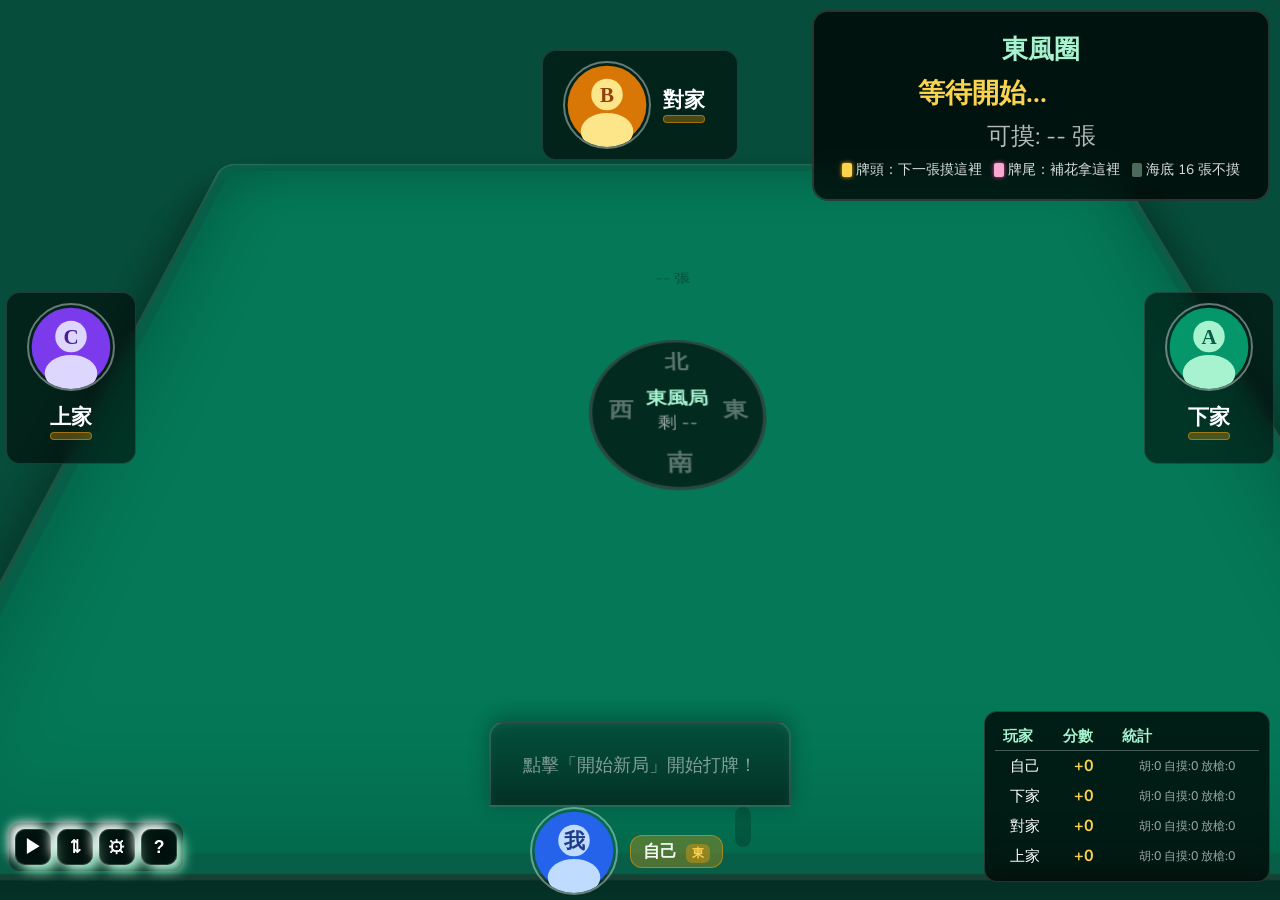
==== commit 22d80984: "feat: teach wall draw order and tai scoring, smarter AI discards ## Summary - 牌牆標示開抓點（綠框）、牌尾（粉紅框）、骰子" ====
--- a/index.html
+++ b/index.html
@@ -5,7 +5,7 @@
     <meta charset="UTF-8">
     <meta name="viewport" content="width=device-width, initial-scale=1.0, maximum-scale=1.0, user-scalable=no">
     <title>台灣麻將馬上通</title>
-    <link rel="stylesheet" href="css/clay-theme.css?v=17">
+    <link rel="stylesheet" href="css/clay-theme.css?v=19">
     <link rel="preconnect" href="https://fonts.googleapis.com">
     <link rel="preconnect" href="https://fonts.gstatic.com" crossorigin>
     <link
@@ -245,7 +245,12 @@
         <div class="fip-panel">
             <div class="fip-round" id="round-display">東風圈</div>
             <div class="fip-turn" id="turn-indicator">等待開始...</div>
-            <div class="fip-remain">剩餘: <span id="remain-count">--</span></div>
+            <div class="fip-remain">可摸: <span id="remain-count">--</span> 張</div>
+            <div class="wall-legend" id="wall-legend">
+                <span class="wall-legend-item"><span class="wall-legend-swatch head"></span>牌頭：下一張摸這裡</span>
+                <span class="wall-legend-item"><span class="wall-legend-swatch tail"></span>牌尾：補花拿這裡</span>
+                <span class="wall-legend-item"><span class="wall-legend-swatch sea"></span>海底 16 張不摸</span>
+            </div>
             <div class="fip-stats" id="player-stats" style="display: none;">
                 平均思考: <span id="avg-think-time">0.0</span>s
             </div>
@@ -360,7 +365,7 @@
     <!-- Win Modal -->
     <div id="win-modal" class="modal-overlay" style="display:none;">
         <div class="modal-content win-panel">
-            <h2 id="win-title">🎉 胡牌！</h2>
+            <h2 id="win-title">胡牌！</h2>
             <div id="win-winner" class="win-winner-name"></div>
 
             <div class="win-section-title">手牌</div>
@@ -372,16 +377,16 @@
             <div id="win-total" class="win-total-score"></div>
 
             <div class="modal-actions">
-                <button id="win-confirm-btn" class="clay-btn primary">結算 & 下一局</button>
-            </div>
-        </div>
-    </div>
-
-    <script src="js/mahjong-algorithm.js?v=17"></script>
-    <script src="js/mahjong-patterns.js?v=17"></script>
-    <script src="js/audio-manager.js?v=17"></script>
-    <script src="js/game.js?v=17"></script>
-    <script src="js/app.js?v=17"></script>
+                <button id="win-confirm-btn" class="clay-btn primary">結算，下一局</button>
+            </div>
+        </div>
+    </div>
+
+    <script src="js/mahjong-algorithm.js?v=19"></script>
+    <script src="js/mahjong-patterns.js?v=19"></script>
+    <script src="js/audio-manager.js?v=19"></script>
+    <script src="js/game.js?v=19"></script>
+    <script src="js/app.js?v=19"></script>
 </body>
 
 </html>
--- a/css/clay-theme.css
+++ b/css/clay-theme.css
@@ -1321,7 +1321,7 @@
 }
 
 .tile-wall.wall-clickable::after {
-    content: '👆 點擊牌墩摸牌';
+    content: '點亮黃色那一墩摸牌';
     position: absolute;
     bottom: -22px;
     left: 50%;
@@ -2027,9 +2027,7 @@
 }
 
 .win-details-item {
-    display: flex;
-    justify-content: space-between;
-    padding: 4px 0;
+    padding: 6px 0;
     border-bottom: 1px dashed #eee;
 }
 
@@ -3301,4 +3299,197 @@
 .game-controls-bar .btn {
     font-size: 0.75rem !important;
     padding: 5px 10px !important;
-}+}
+
+/* ===== Wall teaching marks (draw order) ===== */
+.wall-brick.draw-next {
+    background: linear-gradient(160deg, #FDE68A, #FCD34D 40%, #F59E0B 100%);
+    border-color: #B45309;
+    box-shadow: 0 0 8px rgba(245, 158, 11, 0.9), 0 0 16px rgba(245, 158, 11, 0.5) !important;
+    animation: wallHeadPulse 1.2s ease-in-out infinite;
+    z-index: 2;
+    position: relative;
+}
+
+.wall-brick.draw-tail {
+    background: linear-gradient(160deg, #FBCFE8, #F9A8D4 40%, #EC4899 100%);
+    border-color: #BE185D;
+    box-shadow: 0 0 8px rgba(236, 72, 153, 0.8) !important;
+    z-index: 2;
+    position: relative;
+}
+
+.wall-brick.reserved {
+    filter: grayscale(0.7) brightness(0.75);
+    opacity: 0.55;
+}
+
+.wall-brick.reserved.draw-tail {
+    filter: none;
+    opacity: 1;
+}
+
+.wall-brick.counted {
+    outline: 2px solid #EF4444;
+    outline-offset: 1px;
+}
+
+.wall-brick.start-mark {
+    outline: 3px solid #22C55E;
+    outline-offset: 1px;
+    z-index: 3;
+    position: relative;
+}
+
+.wall-brick.just-taken {
+    animation: wallTakenFlash 1.1s ease-out;
+}
+
+@keyframes wallHeadPulse {
+    0%, 100% { transform: scale(1); }
+    50% { transform: scale(1.12); }
+}
+
+@keyframes wallTakenFlash {
+    0% { background: #FFFFFF; box-shadow: 0 0 14px #FFFFFF; opacity: 1; }
+    100% { }
+}
+
+/* 牌牆圖例（資訊面板內） */
+.wall-legend {
+    display: flex;
+    flex-wrap: wrap;
+    justify-content: center;
+    gap: 6px 12px;
+    margin-top: 8px;
+    font-size: 0.85rem;
+    color: rgba(255, 255, 255, 0.85);
+}
+
+.wall-legend-item {
+    display: inline-flex;
+    align-items: center;
+    gap: 4px;
+    white-space: nowrap;
+}
+
+.wall-legend-swatch {
+    width: 10px;
+    height: 14px;
+    border-radius: 2px;
+    display: inline-block;
+}
+
+.wall-legend-swatch.head { background: #FCD34D; box-shadow: 0 0 4px #F59E0B; }
+.wall-legend-swatch.tail { background: #F9A8D4; box-shadow: 0 0 4px #EC4899; }
+.wall-legend-swatch.sea { background: #6B8F7E; opacity: 0.7; }
+
+/* ===== Win modal: score breakdown ===== */
+.win-panel {
+    max-height: 92dvh;
+    overflow-y: auto;
+}
+
+.win-detail-main {
+    display: flex;
+    justify-content: space-between;
+    align-items: baseline;
+    gap: 12px;
+    font-weight: 700;
+}
+
+.win-detail-tai {
+    color: #B45309;
+    white-space: nowrap;
+}
+
+.win-detail-desc {
+    font-size: 0.85rem;
+    color: #6B7280;
+    margin-top: 2px;
+    line-height: 1.4;
+}
+
+.win-detail-subhead {
+    margin: 12px 0 4px;
+    font-size: 0.9rem;
+    font-weight: 700;
+    color: #7C3AED;
+}
+
+.win-details-item.dealer-row .win-detail-tai {
+    color: #7C3AED;
+}
+
+.win-pay-list {
+    margin-top: 14px;
+    padding: 10px 12px;
+    background: rgba(5, 150, 105, 0.07);
+    border-radius: 10px;
+    font-size: 0.95rem;
+}
+
+.win-pay-formula {
+    font-size: 0.85rem;
+    color: #047857;
+    margin-bottom: 6px;
+}
+
+.win-pay-row {
+    display: flex;
+    justify-content: space-between;
+    gap: 12px;
+    padding: 2px 0;
+}
+
+.win-pay-row strong {
+    color: #D97706;
+}
+
+.win-meld {
+    display: inline-flex;
+    gap: 1px;
+    margin-right: 8px;
+    padding: 2px;
+    border-radius: 6px;
+    background: rgba(0, 0, 0, 0.06);
+}
+
+.win-tile-wrap {
+    display: inline-flex;
+    flex-direction: column;
+    align-items: center;
+    margin-left: 10px;
+}
+
+.win-hand-display .tile.win-tile {
+    box-shadow: 0 0 0 3px #F59E0B, 0 0 14px rgba(245, 158, 11, 0.8);
+}
+
+.win-tile-label {
+    font-size: 0.75rem;
+    font-weight: 700;
+    color: #B45309;
+    margin-top: 4px;
+}
+
+.win-flowers {
+    display: inline-flex;
+    gap: 1px;
+    margin-left: 10px;
+    opacity: 0.9;
+}
+
+@media (max-width: 600px), (max-height: 500px) {
+    .win-details-list { width: 100%; font-size: 0.95rem; }
+    .win-winner-name { font-size: 1.3rem; margin-bottom: 8px; }
+    .win-total-score { font-size: 1.4rem; margin: 10px 0; }
+    .wall-legend { font-size: 0.75rem; }
+    /* 手機上資訊面板縮小，避免蓋住牌桌 */
+    .fip-panel { padding: 8px 12px; min-width: 0; max-width: 46vw; border-radius: 12px; }
+    .fip-round { font-size: 1rem; margin-bottom: 2px; }
+    .fip-turn { font-size: 1rem; margin-bottom: 2px; max-width: none; }
+    .fip-remain { font-size: 0.9rem; margin-top: 2px; }
+    .fip-stats { font-size: 0.85rem; margin-top: 4px; padding-top: 4px; }
+    .wall-legend { gap: 2px 8px; margin-top: 4px; font-size: 0.7rem; }
+}
